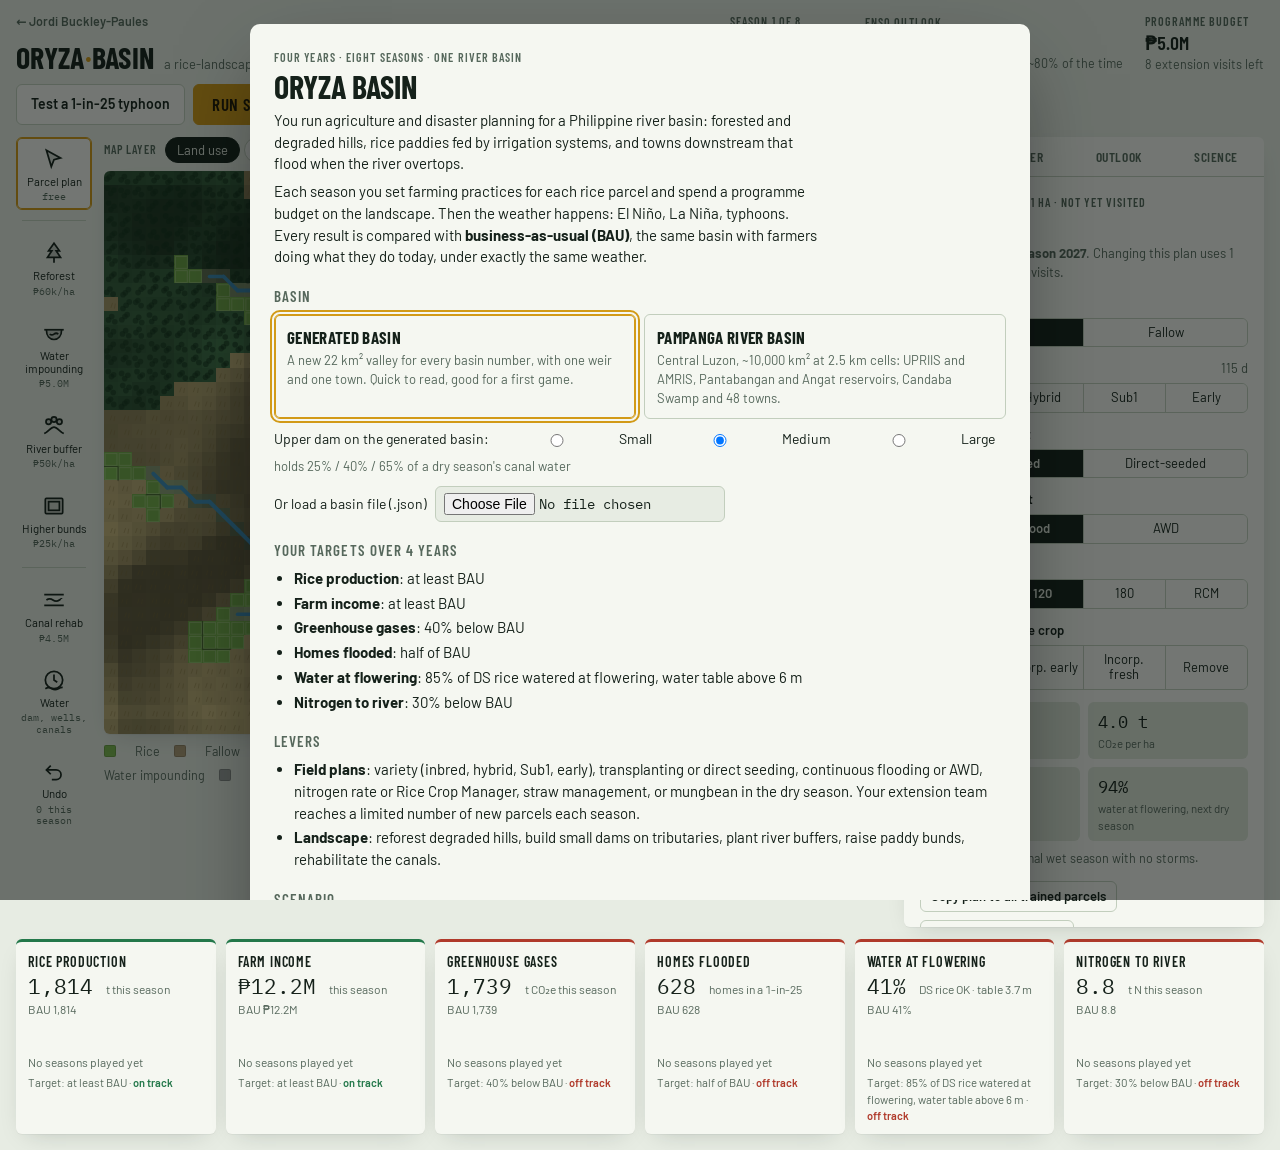
==== game/index.html @ 8ebb5842 "Publish personal website and Oryza Basin game" ====
<!doctype html>
<html lang="en-GB">
<head>
<meta charset="utf-8">
<meta name="viewport" content="width=device-width, initial-scale=1, viewport-fit=cover">
<title>Oryza Basin · a rice, water and flood game</title>
<meta name="description" content="Oryza Basin: a browser game about rice, water, greenhouse gases and floods in a Philippine river basin. Plan four years of farming and landscape investments and test them against El Niño, La Niña and typhoons.">
<meta name="author" content="Jordi Buckley-Paules">
<link rel="canonical" href="https://jordbps.github.io/game/">
<meta name="color-scheme" content="light dark">
<link rel="icon" href="data:image/svg+xml,%3Csvg xmlns='http://www.w3.org/2000/svg' viewBox='0 0 64 64'%3E%3Crect width='64' height='64' rx='14' fill='%23D29A17'/%3E%3Cpath d='M32 10c-9 13-14 21-14 28a14 14 0 0 0 28 0c0-7-5-15-14-28z' fill='%232A78A0'/%3E%3C/svg%3E">
<meta property="og:type" content="website">
<meta property="og:title" content="Oryza Basin · a rice, water and flood game">
<meta property="og:description" content="Oryza Basin: a browser game about rice, water, greenhouse gases and floods in a Philippine river basin. Plan four years of farming and landscape investments and test them against El Niño, La Niña and typhoons.">
<meta property="og:url" content="https://jordbps.github.io/game/">
<meta property="og:image" content="https://jordbps.github.io/game/og-game.jpg">
<meta property="og:image:width" content="1200">
<meta property="og:image:height" content="630">
<meta name="twitter:card" content="summary_large_image">
<meta name="twitter:image" content="https://jordbps.github.io/game/og-game.jpg">
<script>try{var t=localStorage.getItem('jbp.theme');if(t==='dark'||t==='light')document.documentElement.setAttribute('data-theme',t);}catch(e){}</script>
<link rel="preconnect" href="https://fonts.googleapis.com">
<link rel="preconnect" href="https://fonts.gstatic.com" crossorigin>
<link rel="stylesheet" href="https://fonts.googleapis.com/css2?family=Barlow+Condensed:wght@500;600;700&family=Barlow:ital,wght@0,400;0,500;0,600;1,400&family=IBM+Plex+Mono:wght@400;500&display=swap">
<style>
html{-webkit-text-size-adjust:100%;text-size-adjust:100%}
body{margin:0}
img{max-width:100%}
[hidden]:not([hidden=until-found i]){display:none!important}
/* Layout: a field-office console. Tool rail | basin map | season plan panel, with six target gauges along the bottom. */
:root {
  --bg: #E7ECE3;          /* dry-season paddy grey-green */
  --surface: #F5F7F1;
  --surface-2: #DCE4D6;
  --fg: #15211A;
  --muted: #56685C;
  --line: #C2CEBD;
  --accent: #D29A17;      /* palay gold */
  --accent-ink: #1E1503;
  --water: #2A78A0;
  --good: #23784A;
  --warn: #A86A12;
  --bad: #B03A2B;
  --bau: #8A968D;
  --shadow: 0 1px 0 rgba(21,33,26,.04), 0 8px 24px -12px rgba(21,33,26,.25);
  --font-display: "Barlow Condensed", "Arial Narrow", "Roboto Condensed", sans-serif;
  --font-body: "Barlow", "Segoe UI", system-ui, sans-serif;
  --font-data: "IBM Plex Mono", ui-monospace, "SFMono-Regular", Menlo, monospace;
  --r: 6px;
}
@media (prefers-color-scheme: dark) {
  :root:not([data-theme="light"]) {
    --bg: #0E1512; --surface: #151F1A; --surface-2: #1E2A24; --fg: #E3EBE3; --muted: #93A698; --line: #2B3A32;
    --accent: #E3B13E; --accent-ink: #1E1503; --water: #5CB2DA; --good: #5EC08A; --warn: #E2A94E; --bad: #EC7563; --bau: #77857B;
    --shadow: 0 1px 0 rgba(0,0,0,.2), 0 10px 30px -12px rgba(0,0,0,.6); color-scheme: dark;
  }
}
:root[data-theme="dark"] {
  --bg: #0E1512; --surface: #151F1A; --surface-2: #1E2A24; --fg: #E3EBE3; --muted: #93A698; --line: #2B3A32;
  --accent: #E3B13E; --accent-ink: #1E1503; --water: #5CB2DA; --good: #5EC08A; --warn: #E2A94E; --bad: #EC7563; --bau: #77857B;
  --shadow: 0 1px 0 rgba(0,0,0,.2), 0 10px 30px -12px rgba(0,0,0,.6); color-scheme: dark;
}
html, body { height: 100%; }
body { background: var(--bg); color: var(--fg); font-family: var(--font-body); font-size: 15px; line-height: 1.45; }
* { box-sizing: border-box; }
button { font: inherit; color: inherit; }
:focus-visible { outline: 2px solid var(--accent); outline-offset: 2px; }
.num { font-family: var(--font-data); font-variant-numeric: tabular-nums; }
.eyebrow { font-family: var(--font-display); font-weight: 600; font-size: 12px; letter-spacing: .09em; text-transform: uppercase; color: var(--muted); }

.app { display: flex; flex-direction: column; gap: 12px; min-height: 100%; padding-block: 12px 16px;
  padding-left: max(16px, env(safe-area-inset-left, 0px)); padding-right: max(16px, env(safe-area-inset-right, 0px)); max-width: 1640px; margin: 0 auto; }

/* header */
.top { display: flex; flex-wrap: wrap; align-items: center; gap: 10px 22px; }
.brand { display: flex; align-items: baseline; gap: 10px; margin-right: auto; min-width: 0; }
.brand h1 { font-family: var(--font-display); font-weight: 700; font-size: 30px; line-height: 1; letter-spacing: .01em; margin: 0; text-transform: uppercase; }
.brand h1 span { color: var(--accent); }
.brand { flex-wrap: wrap; }
.home-link { flex-basis: 100%; font-size: 12.5px; font-weight: 600; color: var(--muted); text-decoration: none; margin-bottom: 2px; }
.home-link:hover { color: var(--fg); text-decoration: underline; }
.brand .tag { color: var(--muted); font-size: 13px; }
.hstat { display: flex; flex-direction: column; gap: 1px; min-width: 0; }
.hstat b { font-family: var(--font-display); font-weight: 600; font-size: 19px; line-height: 1.15; }
.hstat .sub { font-size: 12.5px; color: var(--muted); }
.pill { align-self: flex-start; display: inline-flex; align-items: center; gap: 6px; font-size: 12px; font-weight: 600; padding: 2px 8px; border-radius: 99px; background: var(--surface-2); color: var(--fg); white-space: nowrap; }
.pill.nino { background: color-mix(in srgb, var(--warn) 22%, transparent); }
.pill.nina { background: color-mix(in srgb, var(--water) 22%, transparent); }
.actions { display: flex; gap: 8px; flex-wrap: wrap; }
.btn { border: 1px solid var(--line); background: var(--surface); padding: 8px 14px; border-radius: var(--r); cursor: pointer; font-weight: 600; font-size: 14px; display: inline-flex; align-items: center; gap: 8px; }
.btn:hover { border-color: var(--muted); }
.btn.primary { background: var(--accent); border-color: var(--accent); color: var(--accent-ink); font-family: var(--font-display); font-size: 17px; letter-spacing: .04em; text-transform: uppercase; padding: 7px 18px; }
.btn.primary:hover { filter: brightness(1.05); }
.btn[disabled] { opacity: .5; cursor: not-allowed; }
.btn.small { padding: 5px 10px; font-size: 13px; }

/* main grid */
.main { display: grid; grid-template-columns: 76px minmax(0, 1fr) 360px; gap: 12px; align-items: start; }
.rail { display: flex; flex-direction: column; gap: 6px; position: sticky; top: env(safe-area-inset-top, 0px); }
.tool { display: flex; flex-direction: column; align-items: center; gap: 3px; padding: 8px 4px 7px; border-radius: var(--r); border: 1px solid transparent; background: transparent; cursor: pointer; font-size: 11.5px; line-height: 1.15; text-align: center; color: var(--fg); }
.tool svg { width: 26px; height: 26px; }
.tool .cost { font-family: var(--font-data); font-size: 10px; color: var(--muted); }
.tool:hover { background: var(--surface); border-color: var(--line); }
.tool[aria-pressed="true"] { background: var(--surface); border-color: var(--accent); box-shadow: inset 0 0 0 1px var(--accent); }
.rail hr { border: 0; border-top: 1px solid var(--line); margin: 4px 6px; width: auto; }

.mapcol { display: flex; flex-direction: column; gap: 8px; min-width: 0; }
.overlays { display: flex; flex-wrap: wrap; gap: 4px; align-items: center; }
.overlays .eyebrow { margin-right: 4px; }
.chip { border: 1px solid var(--line); background: var(--surface); border-radius: 99px; padding: 3px 11px; font-size: 13px; cursor: pointer; }
.chip[aria-pressed="true"] { background: var(--fg); color: var(--bg); border-color: var(--fg); }
.mapwrap { position: relative; border-radius: var(--r); overflow: hidden; background: var(--surface-2); box-shadow: var(--shadow); touch-action: none; }
#map { display: block; max-width: 100%; height: auto; margin: 0 auto; cursor: crosshair; }
.tip { position: absolute; pointer-events: none; background: var(--surface); color: var(--fg); border: 1px solid var(--line); border-radius: var(--r); padding: 7px 9px; font-size: 12.5px; line-height: 1.35; max-width: 250px; box-shadow: var(--shadow); z-index: 3; }
.tip b { font-weight: 600; }
.tip .k { color: var(--muted); }
.mapcap { position: absolute; left: 10px; top: 10px; background: color-mix(in srgb, var(--surface) 92%, transparent); border: 1px solid var(--line); padding: 6px 10px; border-radius: var(--r); font-size: 13px; z-index: 2; max-width: calc(100% - 20px); }
.mapcap b { font-family: var(--font-display); font-size: 16px; letter-spacing: .02em; text-transform: uppercase; }
.legend { display: flex; flex-wrap: wrap; gap: 6px 14px; font-size: 12.5px; color: var(--muted); align-items: center; min-height: 22px; }
.legend .sw { display: inline-block; width: 12px; height: 12px; border-radius: 2px; vertical-align: -2px; margin-right: 5px; border: 1px solid rgba(0,0,0,.15); }
.legend .ramp { display: inline-block; width: 120px; height: 10px; border-radius: 2px; vertical-align: -1px; margin: 0 6px; }

/* side panel */
.panel { background: var(--surface); border-radius: var(--r); box-shadow: var(--shadow); min-width: 0; display: flex; flex-direction: column; max-height: calc(100vh - 110px); position: sticky; top: env(safe-area-inset-top, 0px); }
.tabs { display: flex; border-bottom: 1px solid var(--line); }
.tabs button { flex: 1 1 auto; background: none; border: 0; padding: 10px 3px 9px; cursor: pointer; font-family: var(--font-display); font-weight: 600; font-size: 13.5px; letter-spacing: .04em !important; letter-spacing: .05em; text-transform: uppercase; color: var(--muted); border-bottom: 2px solid transparent; margin-bottom: -1px; }
.tabs button[aria-selected="true"] { color: var(--fg); border-bottom-color: var(--accent); }
.tabbody { padding: 14px 16px 18px; overflow-y: auto; min-height: 0; }
.tabbody h2 { font-family: var(--font-display); font-weight: 700; font-size: 24px; line-height: 1.05; margin: 0; text-transform: uppercase; letter-spacing: .01em; text-wrap: balance; }
.tabbody h3 { font-family: var(--font-display); font-weight: 600; font-size: 15px; letter-spacing: .06em; text-transform: uppercase; margin: 18px 0 6px; color: var(--muted); }
.tabbody p { margin: 6px 0; }
.meta { color: var(--muted); font-size: 13px; }
.field { display: flex; flex-direction: column; gap: 5px; margin-top: 12px; }
.field > .lbl { display: flex; justify-content: space-between; gap: 8px; font-size: 13px; font-weight: 600; }
.field > .lbl i { font-style: normal; font-weight: 400; color: var(--muted); }
.seg { display: grid; grid-auto-flow: column; grid-auto-columns: 1fr; border: 1px solid var(--line); border-radius: var(--r); overflow: hidden; }
.seg button { border: 0; border-right: 1px solid var(--line); background: var(--surface); padding: 6px 4px; font-size: 13px; cursor: pointer; line-height: 1.2; }
.seg button:last-child { border-right: 0; }
.seg button[aria-pressed="true"] { background: var(--fg); color: var(--bg); font-weight: 600; }
.seg button[disabled] { color: var(--muted); cursor: not-allowed; background: var(--surface-2); }
.hint { font-size: 12.5px; color: var(--muted); }
.kv { display: grid; grid-template-columns: 1fr auto auto; gap: 4px 12px; font-size: 13.5px; align-items: baseline; }
.kv .h { font-family: var(--font-display); font-size: 12px; letter-spacing: .08em; text-transform: uppercase; color: var(--muted); text-align: right; }
.kv .h:first-child { text-align: left; }
.kv .v { font-family: var(--font-data); font-variant-numeric: tabular-nums; text-align: right; }
.kv .b { color: var(--muted); }
.parcel-stats { display: grid; grid-template-columns: repeat(2, minmax(0, 1fr)); gap: 8px; margin-top: 12px; }
.ps { background: var(--surface-2); border-radius: var(--r); padding: 8px 10px; }
.ps .v { font-family: var(--font-data); font-size: 17px; font-variant-numeric: tabular-nums; }
.ps .l { font-size: 11.5px; color: var(--muted); }
.row { display: flex; gap: 8px; flex-wrap: wrap; margin-top: 14px; }
.empty { border: 1px dashed var(--line); border-radius: var(--r); padding: 16px; color: var(--muted); font-size: 14px; }
.science p, .science li { font-size: 13.5px; }
.science ul { padding-left: 18px; margin: 6px 0; }
.science code { font-family: var(--font-data); font-size: 12px; background: var(--surface-2); padding: 1px 4px; border-radius: 3px; }
.science table { border-collapse: collapse; font-size: 12.5px; width: 100%; }
.science td, .science th { border-bottom: 1px solid var(--line); padding: 4px 4px; text-align: left; vertical-align: top; }
.science .tw { overflow-x: auto; }

/* target cards */
.cards { display: grid; grid-template-columns: repeat(6, minmax(0, 1fr)); gap: 10px; }
.card { background: var(--surface); border-radius: var(--r); padding: 10px 12px 10px; box-shadow: var(--shadow); display: flex; flex-direction: column; gap: 2px; min-width: 0; border-top: 3px solid var(--line); }
.card.ok { border-top-color: var(--good); }
.card.off { border-top-color: var(--bad); }
.card .top2 { display: flex; justify-content: space-between; align-items: baseline; gap: 6px; }
.card .t { font-family: var(--font-display); font-weight: 600; font-size: 14px; letter-spacing: .06em; text-transform: uppercase; white-space: nowrap; overflow: hidden; text-overflow: ellipsis; }
.card .st { font-size: 11px; font-weight: 600; white-space: nowrap; }
.card.ok .st { color: var(--good); }
.card.off .st { color: var(--bad); }
.card .big { font-family: var(--font-data); font-size: 21px; font-variant-numeric: tabular-nums; line-height: 1.2; }
.card .big small { font-size: 12px; color: var(--muted); font-family: var(--font-body); }
.card .cmp { font-size: 12px; color: var(--muted); }
.card .cmp b { font-weight: 600; }
.card .cmp .g { color: var(--good); } .card .cmp .r { color: var(--bad); }
.card svg { width: 100%; height: 30px; margin-top: 2px; }
.card .rule { font-size: 11.5px; color: var(--muted); }

/* modal */
.modal { position: fixed; inset: 0; background: rgba(8,14,11,.55); display: flex; align-items: flex-start; justify-content: center; padding: max(24px, env(safe-area-inset-top, 0px)) max(16px, env(safe-area-inset-right, 0px)) max(24px, env(safe-area-inset-bottom, 0px)) max(16px, env(safe-area-inset-left, 0px)); overflow-y: auto; z-index: 20; }
.sheet { background: var(--surface); color: var(--fg); border-radius: 10px; width: min(780px, 100%); padding: 22px 24px 20px; box-shadow: 0 30px 80px -20px rgba(0,0,0,.5); }
.sheet h2 { font-family: var(--font-display); font-weight: 700; font-size: 32px; line-height: 1; margin: 2px 0 8px; text-transform: uppercase; text-wrap: balance; }
.sheet h3 { font-family: var(--font-display); font-weight: 600; font-size: 15px; letter-spacing: .07em; text-transform: uppercase; color: var(--muted); margin: 18px 0 6px; }
.sheet p { margin: 6px 0; max-width: 68ch; }
.sheet ul { margin: 6px 0; padding-left: 20px; }
.sheet li { margin: 3px 0; }
.rtable { width: 100%; border-collapse: collapse; font-size: 14px; }
.rtable th { font-family: var(--font-display); font-weight: 600; font-size: 12.5px; letter-spacing: .07em; text-transform: uppercase; color: var(--muted); text-align: right; padding: 4px 6px; border-bottom: 1px solid var(--line); }
.rtable th:first-child, .rtable td:first-child { text-align: left; }
.rtable td { padding: 6px 6px; border-bottom: 1px solid var(--line); text-align: right; font-family: var(--font-data); font-variant-numeric: tabular-nums; }
.rtable td:first-child { font-family: var(--font-body); }
.rtable .g { color: var(--good); } .rtable .r { color: var(--bad); }
.tw { overflow-x: auto; }
.scen { display: grid; grid-template-columns: repeat(3, minmax(0, 1fr)); gap: 8px; }
.scen label { border: 1px solid var(--line); border-radius: var(--r); padding: 10px 12px; cursor: pointer; display: flex; flex-direction: column; gap: 2px; font-size: 13px; color: var(--muted); }
.scen label b { color: var(--fg); font-family: var(--font-display); font-size: 17px; letter-spacing: .02em; text-transform: uppercase; }
.scen input { position: absolute; opacity: 0; pointer-events: none; }
.scen label:has(input:checked) { border-color: var(--accent); box-shadow: inset 0 0 0 1px var(--accent); }
.scen label:has(input:focus-visible) { outline: 2px solid var(--accent); outline-offset: 2px; }
.seedrow { display: flex; gap: 8px; align-items: center; flex-wrap: wrap; margin-top: 10px; font-size: 14px; }
.seedrow input { font-family: var(--font-data); font-size: 14px; width: 110px; padding: 6px 8px; border: 1px solid var(--line); border-radius: var(--r); background: var(--bg); color: var(--fg); }
.sheet .foot { display: flex; justify-content: flex-end; gap: 8px; margin-top: 18px; flex-wrap: wrap; }
.stars { font-size: 30px; letter-spacing: 4px; color: var(--accent); line-height: 1; }
.stars .off { color: var(--line); }
.multiples { display: grid; grid-template-columns: repeat(3, minmax(0, 1fr)); gap: 12px; }
.multiples figure { margin: 0; }
.multiples figcaption { font-size: 12.5px; font-weight: 600; }
.multiples svg { width: 100%; height: auto; display: block; }
.toast { position: fixed; left: 50%; bottom: max(20px, env(safe-area-inset-bottom, 0px)); transform: translateX(-50%); background: var(--fg); color: var(--bg); padding: 9px 14px; border-radius: var(--r); font-size: 14px; z-index: 30; max-width: calc(100% - 32px); box-shadow: var(--shadow); }
.key { display: inline-block; width: 18px; height: 3px; vertical-align: middle; margin-right: 5px; border-radius: 2px; }

@media (max-width: 1240px) {
  .main { grid-template-columns: 70px minmax(0, 1fr) 320px; }
  .cards { grid-template-columns: repeat(3, minmax(0, 1fr)); }
}
@media (max-width: 960px) {
  .main { grid-template-columns: minmax(0, 1fr); }
  .rail { flex-direction: row; position: static; overflow-x: auto; padding-bottom: 2px; }
  .rail hr { border-top: 0; border-left: 1px solid var(--line); margin: 4px 2px; }
  .tool { min-width: 68px; }
  .panel { max-height: none; position: static; }
  .cards { grid-template-columns: repeat(2, minmax(0, 1fr)); }
  .multiples { grid-template-columns: repeat(2, minmax(0, 1fr)); }
  .scen { grid-template-columns: minmax(0, 1fr); }
}
@media (max-width: 520px) {
  .card .t { white-space: normal; }
  .brand h1 { font-size: 26px; }
  .brand .tag { display: none; }
  .sheet { padding: 18px 16px; }
  .sheet h2 { font-size: 26px; }
}
@media (prefers-reduced-motion: reduce) { * { transition: none !important; animation: none !important; } }
/* canals */
.seg button small { font-family: var(--font-data); font-size: 10.5px; opacity: .8; }
.pill.cc { background: color-mix(in srgb, var(--good) 22%, transparent); margin-top: 3px; }
.switch { display: flex; align-items: center; gap: 10px; font-weight: 600; cursor: pointer; margin-top: 4px; }
.switch input { appearance: none; -webkit-appearance: none; width: 40px; height: 22px; border-radius: 99px; background: var(--line); position: relative; cursor: pointer; flex: none; margin: 0; transition: background .15s; }
.switch input::after { content: ""; position: absolute; top: 3px; left: 3px; width: 16px; height: 16px; border-radius: 50%; background: var(--surface); transition: transform .15s; box-shadow: 0 1px 2px rgba(0,0,0,.3); }
.switch input:checked { background: var(--good); }
.switch input:checked::after { transform: translateX(18px); }
.hint a { color: inherit; font-weight: 600; }
/* class leaderboard */
.lb { width: 100%; border-collapse: collapse; font-size: 13px; }
.lb th { font-family: var(--font-display); font-weight: 600; font-size: 11.5px; letter-spacing: .07em; text-transform: uppercase; color: var(--muted); text-align: right; padding: 4px 4px; border-bottom: 1px solid var(--line); white-space: nowrap; }
.lb th:nth-child(-n+2), .lb td:nth-child(-n+2) { text-align: left; }
.lb td { padding: 6px 4px; border-bottom: 1px solid var(--line); text-align: right; font-family: var(--font-data); font-variant-numeric: tabular-nums; vertical-align: top; }
.lb td.who { font-family: var(--font-body); min-width: 0; }
.lb td.who small { display: block; color: var(--muted); font-size: 11.5px; }
.lb tr.me td { background: color-mix(in srgb, var(--accent) 14%, transparent); }
.lb .stars-s { color: var(--accent); letter-spacing: 1px; white-space: nowrap; }
.lb .g { color: var(--good); } .lb .r { color: var(--bad); }
.form { display: grid; grid-template-columns: minmax(0, 1fr) minmax(0, 1fr); gap: 8px; margin-top: 8px; }
.form label { display: flex; flex-direction: column; gap: 3px; font-size: 12.5px; font-weight: 600; }
.form input { font: inherit; font-weight: 400; font-size: 14px; padding: 6px 8px; border: 1px solid var(--line); border-radius: var(--r); background: var(--bg); color: var(--fg); min-width: 0; }
.submitbox { border: 1px solid var(--line); border-radius: var(--r); padding: 12px 14px; margin-top: 16px; background: var(--surface-2); }
.submitbox h3 { margin-top: 0 !important; }
.basinpick { display: grid; grid-template-columns: repeat(2, minmax(0, 1fr)); gap: 8px; }
.basinpick label { border: 1px solid var(--line); border-radius: var(--r); padding: 10px 12px; cursor: pointer; display: flex; flex-direction: column; gap: 2px; font-size: 13px; color: var(--muted); }
.basinpick label b { color: var(--fg); font-family: var(--font-display); font-size: 17px; letter-spacing: .02em; text-transform: uppercase; }
.basinpick input { position: absolute; opacity: 0; pointer-events: none; }
.basinpick label:has(input:checked) { border-color: var(--accent); box-shadow: inset 0 0 0 1px var(--accent); }
.basinpick label:has(input:focus-visible) { outline: 2px solid var(--accent); outline-offset: 2px; }
@media (max-width: 960px) { .basinpick, .form { grid-template-columns: minmax(0, 1fr); } }
</style>
</head>
<body>
<div class="app">
  <header class="top">
    <div class="brand"><a class="home-link" href="../" target="_top" title="Back to jordbps.github.io">← Jordi Buckley-Paules</a><h1>Oryza<span>·</span>Basin</h1><span class="tag" id="brandTag">a rice-landscape game built on an ORYZA-style emulator</span></div>
    <div class="hstat"><span class="eyebrow" id="hSeasonNum">Season 1 of 8</span><b id="hSeason">Wet season 2027</b><span class="sub" id="hSeasonSub">Habagat · Jun–Oct</span></div>
    <div class="hstat"><span class="eyebrow">ENSO outlook</span><span id="hEnso" class="pill">Neutral</span><span class="sub">PAGASA-style forecast, right ~80% of the time</span></div>
    <div class="hstat"><span class="eyebrow">Programme budget</span><b class="num" id="hBudget">₱5.0M</b><span class="sub" id="hVisits">8 extension visits left</span><span class="pill cc" id="hCredits" hidden></span></div>
    <div class="actions">
      <button class="btn" id="btnTest" type="button" title="Run a 1-in-25-year typhoon on your current basin without consequences">Test a 1-in-25 typhoon</button>
      <button class="btn primary" id="btnRun" type="button">Run season ▸</button>
    </div>
  </header>

  <main class="main">
    <nav class="rail" aria-label="Tools" id="rail">
      <button class="tool" data-tool="select" aria-pressed="true" type="button">
        <svg viewBox="0 0 24 24" fill="none" stroke="currentColor" stroke-width="1.6"><path d="M5 4l13 7-6 1.6L9.5 19z" fill="currentColor" fill-opacity=".15"/></svg>Parcel plan<span class="cost">free</span></button>
      <hr>
      <button class="tool" data-tool="reforest" aria-pressed="false" type="button">
        <svg viewBox="0 0 24 24" fill="none" stroke="currentColor" stroke-width="1.6"><path d="M12 3l5 7h-3l4 6H6l4-6H7z" fill="currentColor" fill-opacity=".18"/><path d="M12 16v5"/></svg>Reforest<span class="cost">₱60k/ha</span></button>
      <button class="tool" data-tool="pond" aria-pressed="false" type="button">
        <svg viewBox="0 0 24 24" fill="none" stroke="currentColor" stroke-width="1.6"><path d="M3 9h18"/><path d="M5 9c0 6 3 9 7 9s7-3 7-9" fill="currentColor" fill-opacity=".18"/><path d="M8 13c1.3 1 2.7 1 4 0s2.7-1 4 0"/></svg><span class="lbl">Water impounding</span><span class="cost">₱5M</span></button>
      <button class="tool" data-tool="buffer" aria-pressed="false" type="button">
        <svg viewBox="0 0 24 24" fill="none" stroke="currentColor" stroke-width="1.6"><path d="M3 19c4-2 6-6 9-6s5 4 9 6"/><circle cx="7" cy="8" r="2.4" fill="currentColor" fill-opacity=".18"/><circle cx="12" cy="6" r="2.4" fill="currentColor" fill-opacity=".18"/><circle cx="17" cy="8" r="2.4" fill="currentColor" fill-opacity=".18"/></svg>River buffer<span class="cost">₱50k/ha</span></button>
      <button class="tool" data-tool="bund" aria-pressed="false" type="button">
        <svg viewBox="0 0 24 24" fill="none" stroke="currentColor" stroke-width="1.6"><rect x="4" y="5" width="16" height="14" rx="1" fill="currentColor" fill-opacity=".12"/><rect x="7" y="8" width="10" height="8"/></svg>Higher bunds<span class="cost">₱25k/ha</span></button>
      <hr>
      <button class="tool" data-act="canal" type="button" id="btnCanal">
        <svg viewBox="0 0 24 24" fill="none" stroke="currentColor" stroke-width="1.6"><path d="M3 7h18M3 17h18"/><path d="M5 12c2-1.5 4-1.5 6 0s4 1.5 6 0 2-1 2-1"/></svg>Canal rehab<span class="cost">₱4.5M</span></button>
      <button class="tool" data-act="schedule" type="button" id="btnSchedule">
        <svg viewBox="0 0 24 24" fill="none" stroke="currentColor" stroke-width="1.6"><circle cx="12" cy="12" r="8"/><path d="M12 7v5l3 2"/><path d="M4 20c2-1.2 4-1.2 6 0s4 1.2 6 0 4-1.2 4-1.2"/></svg>Water<span class="cost">dam, wells, canals</span></button>
      <button class="tool" data-act="undo" type="button" id="btnUndo">
        <svg viewBox="0 0 24 24" fill="none" stroke="currentColor" stroke-width="1.6"><path d="M9 7L5 11l4 4"/><path d="M5 11h9a4.5 4.5 0 010 9h-4"/></svg>Undo<span class="cost" id="undoCount">0 this season</span></button>
    </nav>

    <section class="mapcol">
      <div class="overlays" id="overlays" role="group" aria-label="Map layer">
        <span class="eyebrow">Map layer</span>
        <button class="chip" data-ov="land" aria-pressed="true" type="button">Land use</button>
        <button class="chip" data-ov="plan" aria-pressed="false" type="button">Field plans</button>
        <button class="chip" data-ov="flood" aria-pressed="false" type="button">Flood risk</button>
        <button class="chip" data-ov="ghg" aria-pressed="false" type="button">Emissions</button>
        <button class="chip" data-ov="water" aria-pressed="false" type="button">Flowering water</button>
        <button class="chip" data-ov="yield" aria-pressed="false" type="button">Last yield</button>
        <button class="chip" data-ov="soil" aria-pressed="false" type="button">Erosion</button>
      </div>
      <div class="mapwrap" id="mapwrap">
        <canvas id="map" width="1120" height="800" aria-label="Map of the river basin"></canvas>
        <div class="tip" id="tip" hidden></div>
        <div class="mapcap" id="mapcap" hidden></div>
      </div>
      <div class="legend" id="legend"></div>
    </section>

    <aside class="panel">
      <div class="tabs" role="tablist">
        <button role="tab" aria-selected="true" data-tab="plan" type="button">Plan</button>
        <button role="tab" aria-selected="false" data-tab="canals" type="button">Water</button>
        <button role="tab" aria-selected="false" data-tab="outlook" type="button">Outlook</button>
        <button role="tab" aria-selected="false" data-tab="science" type="button">Science</button>
      </div>
      <div class="tabbody" id="tab-plan"></div>
      <div class="tabbody" id="tab-canals" hidden></div>
      <div class="tabbody" id="tab-outlook" hidden></div>
      <div class="tabbody" id="tab-class" hidden></div>
      <div class="tabbody science" id="tab-science" hidden></div>
    </aside>
  </main>

  <section class="cards" id="cards" aria-label="Targets"></section>
</div>

<div class="modal" id="modal" hidden><div class="sheet" role="dialog" aria-modal="true" id="sheet"></div></div>
<div class="toast" id="toast" hidden></div>
<script>
const PAMPANGA = {"id":"pampanga","name":"Pampanga River Basin","region":"Central Luzon","W":43,"H":57,"cellKm":2.5,"bbox":[120.45,14.74,121.45,16.02],"outlet":2289,"elev":[457.1,457.8,421.7,356.6,253.7,154.0,78.4,58.0,58.8,59.9,61.4,63.8,67.1,69.9,74.0,79.1,84.6,98.0,204.5,393.3,600.2,784.4,935.2,1018.1,1066.0,1244.5,1339.3,1368.7,1315.1,1269.0,1219.2,1310.5,1375.1,1427.3,1658.2,1974.8,2347.1,2491.8,2613.8,2635.8,2620.9,2450.9,2199.6,468.3,478.8,437.0,360.2,247.1,149.6,78.1,57.2,58.1,59.5,61.2,63.4,65.9,69.5,73.7,78.5,83.8,96.9,200.0,369.1,552.2,727.8,868.4,958.0,1017.1,310.6,1277.0,1254.1,1238.3,1209.4,1161.6,1209.0,1259.8,1330.0,1601.0,1870.6,2058.2,2276.5,2422.5,2440.2,2450.5,2367.4,2219.4,500.3,502.0,447.4,361.8,240.9,143.1,75.9,56.0,57.3,59.1,60.7,62.7,64.9,68.6,72.9,77.4,82.7,94.5,181.5,323.5,472.1,609.2,733.4,838.3,936.3,291.8,287.1,1075.7,1067.2,1055.2,1033.3,1061.3,1105.7,1188.1,1412.2,1616.7,1726.0,1951.4,2103.9,2150.2,2179.9,2227.3,2230.1,543.9,518.7,449.5,360.4,236.1,138.5,74.1,54.8,56.3,58.5,59.8,61.8,64.2,67.7,71.7,76.0,81.0,90.7,150.1,255.3,361.0,440.5,531.2,636.7,779.6,921.4,268.2,828.3,811.1,809.6,822.9,849.9,922.2,1049.7,1187.1,1332.1,1432.1,1643.0,1811.9,1926.9,1877.6,1998.1,2191.7,547.2,526.0,450.0,347.7,235.6,137.2,71.3,53.9,55.4,56.9,58.7,60.8,63.2,66.3,69.8,73.6,78.0,85.7,125.2,187.9,254.9,322.1,373.0,447.9,573.2,670.3,249.4,578.8,548.7,540.7,550.9,583.4,669.4,788.2,963.5,1135.9,1319.9,1452.4,1584.8,1709.4,1786.8,1881.8,1943.5,552.2,526.3,446.8,342.0,233.8,136.4,70.1,53.3,54.7,55.9,57.9,60.0,62.3,64.8,67.7,71.1,75.2,81.3,101.7,130.8,163.0,197.3,223.5,276.6,375.4,428.3,244.7,231.2,314.6,310.3,324.1,360.6,465.8,607.4,801.1,986.3,1181.3,1292.7,1401.0,1523.8,1623.2,1654.4,1621.2,559.4,516.4,435.8,339.9,230.1,134.8,69.7,52.6,54.0,55.2,57.1,59.1,61.2,62.9,65.3,68.8,72.7,77.7,85.3,93.6,102.8,112.4,122.9,162.6,239.9,260.4,245.9,186.3,178.4,181.1,187.2,218.1,329.4,493.0,689.7,878.2,1041.5,1161.6,1267.6,1395.1,1499.8,1483.1,1358.5,557.3,537.9,456.3,336.2,233.5,137.8,70.8,51.6,52.8,54.4,55.8,57.7,60.1,62.0,64.2,66.8,70.0,74.1,78.9,83.9,89.2,94.6,98.8,131.7,194.2,197.1,187.5,187.5,162.5,162.5,162.5,182.0,288.5,473.7,678.3,876.3,1057.7,1174.3,1259.9,1314.8,1418.2,1476.3,1507.7,537.4,534.1,466.3,348.6,240.1,139.8,70.7,50.9,51.9,53.5,54.8,56.8,59.0,60.8,62.7,64.9,67.5,73.1,75.2,80.2,85.9,91.6,94.7,123.6,177.3,172.9,140.5,162.5,162.5,162.5,162.5,182.0,279.4,473.9,688.6,878.6,1033.3,1175.6,1274.3,1315.6,1430.0,1539.6,1601.8,496.4,503.9,458.1,368.2,245.3,139.2,69.0,50.4,51.4,52.8,54.3,56.2,57.8,59.3,61.0,63.1,65.3,73.1,71.9,76.4,82.7,90.2,94.5,121.8,173.2,169.1,136.6,162.5,162.5,162.5,162.5,182.8,281.8,473.5,707.3,889.5,974.6,1195.4,1343.7,1419.8,1518.3,1595.0,1532.7,512.6,503.5,446.7,350.7,237.3,134.3,66.2,49.2,50.6,52.1,53.8,55.4,56.5,58.3,59.7,61.1,63.0,73.1,67.4,70.8,77.7,87.8,94.4,123.6,182.0,184.7,146.2,183.3,162.0,162.5,162.5,196.3,325.3,543.8,787.6,968.9,1049.7,1228.3,1359.1,1444.3,1504.9,1581.4,1570.4,518.1,504.9,440.0,338.9,229.4,129.6,64.2,48.2,50.0,51.9,53.7,55.2,55.9,57.5,58.6,59.4,60.9,68.6,72.0,64.1,72.0,80.9,89.8,123.5,196.7,217.1,177.5,163.2,132.0,163.2,161.8,239.1,402.2,640.0,882.2,1052.5,1146.3,1296.9,1418.3,1491.5,1518.3,1577.4,1573.6,516.1,513.6,446.5,338.6,226.5,127.9,63.7,47.3,49.3,54.8,57.2,57.2,57.2,57.2,57.7,58.0,59.4,60.0,65.3,58.3,65.3,71.7,81.2,117.6,205.8,252.1,225.4,115.8,169.1,169.7,199.1,312.4,497.0,737.2,955.8,1114.7,1269.8,1368.3,1457.6,1492.4,1499.8,1542.5,1524.6,531.5,491.4,419.4,330.3,217.3,123.9,62.2,46.3,48.4,54.8,53.6,56.0,57.7,58.7,58.7,58.2,58.4,58.5,59.5,56.2,59.5,65.7,74.1,103.6,181.2,240.9,105.4,107.5,207.0,201.8,239.8,362.9,540.1,736.5,908.3,1052.1,1247.9,1272.7,1340.1,1423.3,1452.6,1477.7,1419.7,516.7,471.2,394.9,309.1,209.2,123.0,61.5,45.5,47.2,54.8,57.9,56.5,59.5,61.6,61.0,58.8,57.6,57.3,57.9,56.7,58.2,62.6,68.5,86.6,132.2,177.8,97.1,191.6,187.3,180.3,233.2,359.7,527.9,697.1,851.9,970.6,1123.5,1144.2,1202.2,1285.6,1310.7,1320.7,1279.2,480.3,463.6,388.0,289.3,209.1,125.0,60.5,44.9,46.3,47.8,57.9,56.7,61.2,64.6,63.4,58.6,56.0,55.3,57.9,54.5,57.9,60.1,63.3,71.3,87.7,86.2,92.8,119.6,118.3,121.7,196.2,331.5,499.8,671.5,839.1,910.5,905.2,1022.3,1093.6,1125.1,1134.8,1174.7,1252.4,493.6,460.6,381.0,285.2,196.8,118.4,59.4,43.5,45.1,47.3,57.9,54.9,58.2,64.2,62.4,57.3,53.5,52.4,55.7,50.5,55.7,56.3,59.0,63.8,87.5,74.6,94.0,94.0,81.0,106.6,215.7,370.6,548.2,721.7,840.2,911.3,988.5,1038.1,1092.4,1172.2,1247.2,1281.5,1267.2,507.3,464.4,381.3,286.0,196.2,117.1,58.2,42.0,43.8,46.0,56.1,59.4,53.9,59.4,55.7,52.7,50.1,49.6,51.7,49.7,47.4,53.0,55.1,63.8,62.6,75.8,75.8,75.9,78.6,140.4,379.2,451.2,631.2,796.5,914.6,1015.6,1131.6,1152.8,1193.5,1285.8,1357.1,1384.3,1355.0,518.3,464.3,378.2,284.5,203.3,120.0,57.0,40.3,41.8,43.5,45.5,55.1,46.5,55.1,47.3,47.3,46.8,47.4,50.9,50.9,44.1,51.3,55.1,53.9,57.4,63.8,67.1,71.5,163.2,235.2,379.2,378.0,450.0,838.0,1003.0,1131.3,1228.3,1255.3,1294.4,1366.3,1351.4,1365.6,1388.2,493.4,478.6,394.5,281.7,195.0,115.5,56.3,38.9,40.1,41.4,42.7,47.7,42.1,41.5,42.7,42.5,43.1,44.5,47.1,49.9,39.4,49.4,55.1,49.9,58.6,58.6,69.4,81.6,163.2,162.0,234.0,330.0,778.4,929.5,1096.9,1181.9,1186.5,1225.8,1281.0,1341.5,1329.9,1309.2,1287.7,487.9,481.0,397.4,283.1,194.9,113.7,54.8,37.3,38.4,39.4,40.4,43.3,43.3,40.0,42.7,39.5,39.8,41.1,43.7,46.2,37.6,35.7,51.1,43.8,51.1,52.6,69.4,68.2,80.4,138.0,447.0,665.0,885.6,1052.9,1185.9,1220.7,1195.9,1215.3,1286.0,1357.5,1349.0,1267.7,1181.0,494.1,473.0,392.1,291.4,206.0,118.2,54.0,36.0,36.9,37.9,38.4,38.9,41.2,35.5,41.2,37.5,37.1,37.8,39.7,40.6,40.6,31.6,35.6,40.5,40.7,41.8,51.4,64.3,189.0,338.8,498.9,764.7,1026.0,1199.3,1240.1,1244.7,1289.1,1218.3,1272.5,1366.1,1426.7,1318.1,1147.8,514.6,488.4,403.1,295.0,207.3,119.8,54.5,35.0,35.5,36.0,36.2,36.5,37.2,32.2,36.7,34.5,34.9,35.5,36.7,36.9,36.1,30.7,29.4,32.0,36.3,52.6,65.5,105.7,235.7,407.5,596.2,833.7,1072.0,1225.6,1332.0,1336.3,1334.2,1286.4,1359.2,1456.4,1421.7,1331.1,1253.0,524.6,493.3,410.2,307.3,215.5,124.4,55.3,34.0,34.1,34.2,34.1,33.9,33.7,33.4,28.9,31.2,33.6,34.5,34.6,34.1,33.1,28.0,28.7,37.5,37.7,41.6,56.0,134.9,282.3,469.2,667.5,883.3,1107.1,1270.1,1374.0,1330.0,1271.0,1283.3,1394.3,1484.6,1456.5,1431.8,1428.3,522.6,481.0,407.0,327.1,226.9,129.3,55.4,32.9,32.6,32.6,32.4,31.9,31.0,30.1,24.8,30.1,30.4,32.1,31.8,31.1,30.5,26.3,32.0,34.2,37.5,40.0,73.8,175.8,337.9,530.2,709.4,907.1,1135.0,1362.2,1407.6,1285.6,1123.2,1253.5,1399.0,1439.1,1470.9,1509.5,1568.3,504.9,477.2,412.6,331.8,221.5,121.9,51.2,31.5,31.5,30.8,30.5,29.9,29.1,26.7,22.8,26.0,28.2,29.7,29.6,29.3,27.8,25.0,31.5,34.2,37.3,41.2,94.7,198.2,365.7,553.5,708.1,895.7,1122.5,1377.5,1362.9,1298.8,1288.9,1331.5,1435.6,1520.4,1531.7,1563.2,1620.6,494.1,477.7,425.0,341.9,222.5,117.7,48.3,29.8,29.9,29.4,29.1,28.7,28.2,26.8,21.5,21.1,27.6,28.2,28.1,28.0,23.4,24.0,30.5,34.0,37.7,41.9,90.5,184.1,339.7,515.7,656.8,406.8,425.5,500.0,1372.1,1415.5,1470.5,1448.9,1471.3,1528.5,1519.0,1542.9,1597.7,505.7,491.7,438.8,344.3,224.7,117.5,47.8,27.8,28.0,28.1,28.0,27.7,27.0,26.6,26.3,19.5,27.0,27.2,27.2,27.2,22.2,28.0,30.1,34.2,56.5,69.3,89.2,179.6,164.5,183.2,257.7,350.9,1074.4,1171.4,1432.9,1562.2,1570.5,1528.7,1500.9,1514.5,1468.5,1475.9,1522.7,482.2,471.0,422.5,336.9,216.7,112.6,45.1,26.5,26.8,27.1,26.7,26.3,25.8,25.4,25.0,17.4,24.8,25.0,25.1,25.2,20.7,28.7,36.0,44.7,58.4,55.3,68.1,79.1,108.6,459.7,599.8,830.7,1045.1,1168.3,1389.7,1477.0,1462.3,1479.8,1462.3,1429.7,1400.5,1412.1,1470.2,468.5,461.9,412.8,326.9,211.0,111.0,44.2,25.5,25.7,25.7,25.3,25.0,24.7,23.9,23.1,16.3,22.3,22.5,22.9,19.0,19.3,28.7,27.5,34.8,43.5,57.2,97.8,180.2,311.1,461.3,601.6,836.5,1061.6,1200.1,1364.8,1381.6,1351.7,1398.6,1409.0,1389.7,1348.9,1336.5,1362.4,459.5,466.6,415.4,319.1,208.2,111.1,44.3,24.7,24.5,23.8,23.8,23.8,23.7,22.4,21.3,15.7,15.2,19.8,21.4,17.4,18.9,21.1,26.8,44.7,58.4,59.0,88.4,183.6,319.1,470.1,609.8,861.5,1096.0,1227.7,1321.6,1306.1,1327.9,1378.9,1421.7,1470.5,1396.0,1335.4,1270.1,477.8,461.8,407.9,314.3,207.9,111.8,44.4,23.8,23.4,22.5,22.7,22.5,22.2,21.2,20.4,19.6,14.4,18.3,20.1,16.0,22.3,28.0,28.0,32.1,39.3,45.8,73.8,169.3,295.2,452.2,636.3,829.2,1050.0,1281.7,1324.5,1306.3,1314.5,1368.5,1413.9,1442.3,1389.8,1336.2,1299.8,467.1,453.4,407.1,314.3,210.4,112.8,43.7,22.6,22.2,21.3,21.5,21.4,21.3,20.5,20.0,19.5,13.3,18.7,14.3,19.9,21.3,22.4,25.3,30.1,35.1,38.3,62.1,145.5,266.5,435.0,640.9,803.9,983.6,1211.3,1267.6,1298.3,1322.0,1378.2,1443.8,1479.1,1416.8,1339.6,1301.8,448.4,453.3,413.0,314.4,215.6,114.3,42.2,20.9,20.4,20.1,22.1,31.3,40.6,31.8,22.0,19.8,12.7,13.0,14.0,20.2,21.6,23.3,26.1,29.3,31.9,34.1,54.8,121.9,247.9,427.8,631.0,793.9,944.7,1128.1,1238.8,1306.8,1329.7,1364.5,1436.7,1480.1,1391.4,1296.1,1256.9,421.5,429.3,391.4,302.1,194.1,100.2,37.3,19.0,18.9,20.3,39.0,131.6,224.4,140.3,41.6,19.5,11.3,12.0,18.0,20.7,22.3,23.6,26.1,28.6,31.7,36.0,58.3,137.8,272.2,442.5,616.1,738.3,854.2,1007.3,1170.3,1259.1,1249.0,1319.8,1385.4,1385.2,1412.1,1346.6,1276.5,411.5,417.9,373.5,284.3,178.3,90.3,33.6,17.4,17.5,21.9,89.8,422.3,756.0,454.9,101.0,10.0,10.3,18.0,19.2,21.0,22.4,23.8,26.2,28.3,38.6,65.6,108.9,210.4,355.0,498.0,626.5,759.9,875.0,1003.9,1163.9,1300.2,1332.1,1369.0,1425.3,1461.0,1493.3,1425.0,1360.3,409.3,418.2,367.9,271.5,174.5,88.3,32.3,16.4,16.3,21.8,111.5,550.2,990.4,592.9,126.2,8.9,16.8,17.9,19.3,20.1,21.7,24.1,27.0,28.6,48.9,109.8,189.8,317.2,468.7,576.8,645.6,884.1,1045.2,1143.0,1195.8,1364.2,1525.2,1426.5,1493.5,1710.2,1619.6,1524.4,1528.0,439.0,413.7,359.7,275.4,181.6,93.1,33.6,16.7,15.9,17.9,61.3,274.2,487.7,294.4,7.8,8.7,14.5,15.2,16.5,18.5,21.6,25.7,28.5,29.0,58.3,141.6,246.1,396.3,537.8,634.4,709.6,897.3,1027.2,1112.6,1278.1,1450.9,1525.2,1481.3,1543.4,1702.2,1718.5,1676.3,1624.6,449.0,429.1,379.9,296.7,199.5,104.4,37.5,17.3,15.7,15.1,22.5,60.1,97.8,63.1,6.8,13.2,12.1,11.5,11.5,15.1,20.8,26.8,30.2,29.3,60.2,145.2,249.8,391.9,522.3,629.8,736.1,901.8,1032.0,1140.5,1298.4,1422.7,1459.7,1460.5,1503.8,1594.5,1716.3,1797.5,1778.9,421.4,250.0,413.6,325.0,220.8,117.6,42.5,17.7,15.3,14.4,14.0,15.7,17.7,15.5,6.0,11.2,4.0,4.0,4.0,4.0,20.1,25.9,28.4,28.3,59.3,136.8,229.3,345.9,465.7,587.9,748.3,905.4,1055.5,1217.5,1270.6,1358.2,1445.8,1530.8,1557.5,1537.4,1728.7,1887.4,1907.9,455.1,193.0,155.0,319.8,221.0,118.7,42.5,16.9,14.1,13.5,12.1,11.4,11.3,11.4,5.2,4.0,4.0,4.0,4.0,4.0,4.0,28.3,27.9,28.4,59.9,139.0,233.2,352.4,470.3,580.3,699.8,815.1,987.3,1268.9,1364.0,1470.7,1531.0,1543.0,1599.0,1721.2,1811.1,1923.7,1924.8,454.2,426.5,117.0,79.0,224.7,121.1,42.6,15.9,12.9,12.2,11.3,10.9,10.7,10.3,4.5,4.0,5.7,4.0,4.0,4.0,4.0,34.4,29.6,29.8,64.0,147.8,239.8,342.9,442.8,537.3,647.6,753.0,948.2,1292.2,1402.1,1525.0,1592.5,1591.8,1665.5,1818.0,1873.1,1981.2,2019.5,425.7,433.7,399.5,51.0,42.0,118.9,41.6,14.5,11.6,10.2,10.8,11.6,10.6,8.9,3.8,4.0,4.0,3.9,4.0,4.0,4.0,29.5,28.9,31.6,69.9,161.2,250.5,321.7,386.7,464.7,599.1,711.1,921.9,1294.4,1377.7,1505.3,1609.2,1626.6,1688.7,1771.2,1839.2,1995.8,2166.9,407.1,420.6,376.1,292.2,28.5,24.0,35.7,12.5,9.4,9.1,9.4,9.5,8.6,7.2,3.5,4.0,4.0,4.0,4.0,4.0,4.0,23.5,27.3,32.7,75.0,183.7,289.1,358.7,408.0,476.0,616.2,782.4,1013.5,1292.0,1404.0,1518.2,1581.5,1628.5,1686.6,1723.0,1827.1,1939.0,2039.0,312.4,317.3,276.5,205.6,140.2,12.6,11.3,12.5,7.2,7.6,7.4,6.8,7.1,6.2,3.1,7.2,4.0,4.0,4.0,4.0,15.8,23.3,26.2,32.0,75.8,184.9,284.4,349.2,394.3,453.6,584.5,778.0,1057.7,1351.0,1495.2,1590.3,1620.9,1653.9,501.3,600.0,1762.0,1755.3,1766.1,179.6,173.4,147.7,109.8,79.4,43.1,6.4,5.2,6.4,5.1,4.3,4.6,6.5,5.6,2.7,7.4,8.8,10.4,12.3,14.5,18.4,24.0,25.2,30.9,63.2,127.8,184.5,231.8,285.5,350.9,466.1,643.8,935.9,1278.9,1495.5,1608.0,1630.6,378.0,1625.8,1682.4,1597.2,1487.6,1417.1,59.2,58.5,50.5,37.7,25.3,14.0,7.6,3.1,6.4,3.5,4.0,5.4,5.5,2.1,2.4,8.1,9.8,12.4,15.4,19.2,22.4,25.6,26.5,32.7,46.3,68.4,89.0,118.4,186.8,271.2,387.8,561.6,847.7,1209.7,1364.0,227.9,279.3,1451.6,1429.2,1375.0,1366.9,1300.5,1253.5,15.4,14.5,12.8,10.3,7.2,4.3,4.3,1.3,2.3,4.2,4.8,5.0,4.4,1.7,6.2,8.3,9.9,12.4,11.2,14.2,18.0,21.2,24.4,35.6,41.3,51.2,51.2,79.1,160.1,258.0,377.5,568.9,112.2,112.2,215.0,225.7,1375.4,1345.0,1312.9,1234.5,1244.3,1203.8,1169.0,14.4,12.9,11.1,9.2,6.9,4.3,2.5,3.5,1.4,4.7,4.0,3.0,1.2,1.3,1.8,3.0,4.7,6.8,10.5,19.2,22.4,25.6,30.5,29.3,33.6,38.9,50.0,83.6,173.2,279.0,128.0,144.0,112.2,112.2,1367.6,1387.8,1232.8,1249.2,1248.0,1216.8,1204.3,1160.8,1116.5,13.6,11.9,10.2,8.8,6.6,4.6,3.5,3.4,1.1,1.0,2.5,0.8,0.9,3.7,5.5,7.7,8.0,11.7,11.7,13.6,17.4,22.6,30.5,37.5,45.7,58.2,55.1,60.0,74.2,95.0,111.7,586.7,826.3,1058.5,1264.4,1334.8,1332.3,1263.4,1247.4,1248.4,1218.0,1183.4,1182.7,12.6,11.0,9.4,8.1,6.3,4.9,4.2,3.9,3.9,0.7,2.3,0.5,3.0,4.4,6.0,7.6,8.5,8.7,9.7,12.9,16.8,21.8,27.9,35.1,42.5,56.3,61.2,88.6,188.7,316.1,451.2,615.2,802.8,1012.1,1170.0,1268.8,1330.1,1273.4,1276.8,1295.4,1270.2,1246.0,1263.0,11.5,10.6,9.1,7.7,6.4,5.3,4.1,3.0,2.4,0.5,0.4,0.3,2.0,4.1,6.2,7.5,8.8,9.2,10.0,13.0,16.5,20.5,25.8,31.4,36.5,40.8,42.6,91.3,187.1,324.0,540.2,701.5,869.2,1079.3,1128.7,1184.8,1229.2,1281.8,1329.8,1334.6,1320.8,1310.6,1334.7,11.6,10.9,9.6,8.2,6.5,5.1,3.7,2.4,1.7,1.7,0.2,0.3,1.5,3.9,6.3,7.8,8.9,9.6,10.6,13.2,16.2,19.6,24.0,28.4,32.1,35.5,38.0,90.4,196.4,342.2,534.8,710.8,854.3,992.1,1128.1,1205.3,1196.0,1199.2,1247.3,1286.3,1337.8,1337.4,1291.7,11.8,11.0,10.0,8.6,6.9,5.3,3.8,2.2,0.2,1.4,0.0,2.0,2.5,4.3,6.5,8.0,9.2,10.3,11.5,13.7,16.3,19.2,22.7,26.0,28.8,31.7,35.0,92.2,207.1,363.8,559.5,734.1,849.0,942.6,1090.7,1196.7,1199.9,1205.2,1252.6,1293.2,1383.1,1408.3,1370.9,12.2,11.0,9.9,8.7,7.1,5.6,4.4,2.7,1.2,1.2,1.2,1.2,3.3,4.6,6.3,8.0,9.7,11.1,12.8,14.4,16.6,19.4,21.5,23.9,26.1,28.9,33.2,96.1,218.4,386.6,604.5,767.6,867.3,956.6,1044.6,1155.8,1213.2,1279.6,1330.5,1326.1,1427.7,1489.9,1535.1,11.7,10.9,9.9,8.6,7.6,6.3,4.6,3.5,2.4,1.2,0.1,1.2,3.9,5.3,7.1,9.1,10.4,11.5,12.5,14.7,16.6,18.4,20.7,22.7,24.3,26.3,31.3,96.0,227.2,391.9,551.2,725.3,858.2,980.9,1119.0,1186.0,1143.1,1227.6,1276.5,1277.7,1342.9,1414.9,1482.3,11.3,10.7,9.7,8.6,7.7,6.7,5.3,4.6,4.0,3.3,2.8,3.6,5.6,6.7,8.1,10.1,11.1,12.2,13.3,15.2,16.9,18.4,20.2,21.8,23.1,24.9,30.6,97.4,227.3,380.4,517.1,722.4,918.7,1068.3,1186.6,1175.4,1080.1,1159.3,1184.5,1182.7,1213.9,1313.4,1418.4],"lc":"[base64]","towns":[{"name":"Cabanatuan","x":22,"y":24,"hh":11400,"pop":76000},{"name":"Gapan","x":21,"y":31,"hh":9800,"pop":28000},{"name":"San Jose","x":23,"y":10,"hh":5200,"pop":35000},{"name":"Muñoz","x":18,"y":12,"hh":2800,"pop":19000},{"name":"Talavera","x":19,"y":18,"hh":4400,"pop":29000},{"name":"Guimba","x":13,"y":15,"hh":4000,"pop":27000},{"name":"Licab","x":12,"y":20,"hh":900,"pop":6000},{"name":"Zaragoza","x":13,"y":24,"hh":2100,"pop":6000},{"name":"Aliaga","x":16,"y":22,"hh":2200,"pop":15000},{"name":"Santa Rosa","x":20,"y":25,"hh":6000,"pop":17000},{"name":"Laur","x":30,"y":18,"hh":1400,"pop":9000},{"name":"Bongabon","x":29,"y":17,"hh":2200,"pop":15000},{"name":"Rizal","x":28,"y":13,"hh":2200,"pop":15000},{"name":"Carranglan","x":25,"y":3,"hh":1500,"pop":10000},{"name":"Peñaranda","x":22,"y":28,"hh":1000,"pop":7000},{"name":"Gen. Tinio","x":24,"y":28,"hh":1800,"pop":12000},{"name":"San Leonardo","x":21,"y":28,"hh":5600,"pop":16000},{"name":"Jaen","x":18,"y":29,"hh":5600,"pop":16000},{"name":"San Isidro","x":18,"y":30,"hh":4200,"pop":12000},{"name":"Cabiao","x":17,"y":35,"hh":6600,"pop":19000},{"name":"San Antonio","x":17,"y":31,"hh":7000,"pop":20000},{"name":"Arayat","x":13,"y":38,"hh":11600,"pop":33000},{"name":"Candaba","x":16,"y":41,"hh":16200,"pop":27000},{"name":"San Luis","x":13,"y":42,"hh":8400,"pop":14000},{"name":"Mexico","x":11,"y":42,"hh":14000,"pop":40000},{"name":"San Fernando","x":10,"y":43,"hh":49200,"pop":82000},{"name":"San Simon","x":13,"y":44,"hh":8400,"pop":14000},{"name":"Apalit","x":12,"y":46,"hh":16200,"pop":27000},{"name":"Minalin","x":9,"y":46,"hh":6600,"pop":11000},{"name":"Santo Tomas","x":11,"y":45,"hh":6000,"pop":10000},{"name":"Macabebe","x":10,"y":48,"hh":10800,"pop":18000},{"name":"Masantol","x":10,"y":48,"hh":7800,"pop":13000},{"name":"Guagua","x":6,"y":46,"hh":16200,"pop":27000},{"name":"Sasmuan","x":6,"y":46,"hh":4200,"pop":7000},{"name":"Lubao","x":6,"y":47,"hh":24000,"pop":40000},{"name":"Porac","x":2,"y":42,"hh":5000,"pop":33000},{"name":"Calumpit","x":12,"y":47,"hh":16200,"pop":27000},{"name":"Hagonoy","x":12,"y":52,"hh":18000,"pop":30000},{"name":"Pulilan","x":17,"y":49,"hh":15000,"pop":25000},{"name":"Plaridel","x":17,"y":50,"hh":9100,"pop":26000},{"name":"Baliuag","x":18,"y":46,"hh":13600,"pop":39000},{"name":"Bustos","x":20,"y":46,"hh":6300,"pop":18000},{"name":"San Rafael","x":22,"y":45,"hh":8400,"pop":24000},{"name":"Angat","x":23,"y":47,"hh":2200,"pop":15000},{"name":"Norzagaray","x":25,"y":49,"hh":4600,"pop":31000},{"name":"San Miguel","x":22,"y":38,"hh":6000,"pop":40000},{"name":"San Ildefonso","x":21,"y":41,"hh":4000,"pop":27000},{"name":"Doña Remedios Trinidad","x":26,"y":44,"hh":900,"pop":6000}],"reservoirs":[{"name":"Pantabangan Reservoir","cells":[329,330,331,371,372,373,374,414,415,416,417,458,459,460],"floodM3":300000000.0},{"name":"Angat Reservoir","cells":[2053,2054,2096,2097,2137],"floodM3":150000000.0,"manila":true}],"systems":[{"name":"UPRIIS","full":"Upper Pampanga River Integrated Irrigation System","weir":[26,14],"source":"Pantabangan Reservoir","poly":[[120.68,15.86],[120.95,15.92],[121.08,15.72],[121.05,15.45],[120.96,15.3],[120.82,15.33],[120.68,15.55]]},{"name":"AMRIS","full":"Angat-Maasim River Irrigation System","weir":[20,47],"source":"Angat Reservoir via Bustos Dam","poly":[[120.74,14.84],[120.95,14.86],[121.02,15.0],[120.95,15.12],[120.82,15.05],[120.76,14.95]]}],"labels":[{"t":"SIERRA MADRE","lon":121.3,"lat":15.45,"k":"range","x":36,"y":25},{"t":"CARABALLO","lon":121.02,"lat":16.0,"k":"range","x":24,"y":0},{"t":"Mt Arayat","lon":120.742,"lat":15.2,"k":"peak","x":12,"y":36},{"t":"Candaba Swamp","lon":120.87,"lat":15.07,"k":"area","x":18,"y":42},{"t":"MANILA BAY","lon":120.6,"lat":14.765,"k":"sea","x":6,"y":55},{"t":"Pantabangan Res.","lon":121.135,"lat":15.84,"k":"res","x":29,"y":7},{"t":"Angat Res.","lon":121.22,"lat":14.955,"k":"res","x":33,"y":47},{"t":"Cabanatuan","x":22,"y":24,"k":"town"},{"t":"Gapan","x":21,"y":31,"k":"town"},{"t":"San Jose","x":23,"y":10,"k":"town"},{"t":"Talavera","x":19,"y":18,"k":"town"},{"t":"Guimba","x":13,"y":15,"k":"town"},{"t":"Arayat","x":13,"y":38,"k":"town"},{"t":"San Fernando","x":10,"y":43,"k":"town"},{"t":"Calumpit","x":12,"y":47,"k":"town"},{"t":"Hagonoy","x":12,"y":52,"k":"town"},{"t":"Baliuag","x":18,"y":46,"k":"town"}],"places":[{"name":"Cabanatuan","x":22,"y":23},{"name":"Gapan","x":21,"y":31},{"name":"San Jose","x":23,"y":10},{"name":"Muñoz","x":19,"y":13},{"name":"Talavera","x":20,"y":19},{"name":"Guimba","x":13,"y":15},{"name":"Licab","x":13,"y":21},{"name":"Zaragoza","x":14,"y":25},{"name":"Aliaga","x":16,"y":22},{"name":"Santa Rosa","x":21,"y":26},{"name":"Laur","x":31,"y":19},{"name":"Bongabon","x":29,"y":17},{"name":"Rizal","x":28,"y":13},{"name":"Pantabangan","x":29,"y":9},{"name":"Carranglan","x":26,"y":2},{"name":"Peñaranda","x":23,"y":29},{"name":"Gen. Tinio","x":25,"y":29},{"name":"San Leonardo","x":22,"y":29},{"name":"Jaen","x":19,"y":30},{"name":"San Isidro","x":19,"y":31},{"name":"Cabiao","x":17,"y":34},{"name":"San Antonio","x":17,"y":31},{"name":"Arayat","x":13,"y":38},{"name":"Candaba","x":16,"y":41},{"name":"San Luis","x":14,"y":43},{"name":"Mexico","x":11,"y":42},{"name":"San Fernando","x":10,"y":43},{"name":"San Simon","x":14,"y":45},{"name":"Apalit","x":13,"y":47},{"name":"Minalin","x":9,"y":46},{"name":"Santo Tomas","x":11,"y":45},{"name":"Macabebe","x":11,"y":49},{"name":"Masantol","x":11,"y":49},{"name":"Guagua","x":7,"y":46},{"name":"Sasmuan","x":7,"y":47},{"name":"Lubao","x":6,"y":47},{"name":"Porac","x":3,"y":41},{"name":"Calumpit","x":13,"y":48},{"name":"Hagonoy","x":12,"y":52},{"name":"Pulilan","x":17,"y":49},{"name":"Plaridel","x":17,"y":50},{"name":"Baliuag","x":19,"y":47},{"name":"Bustos","x":20,"y":46},{"name":"San Rafael","x":22,"y":45},{"name":"Angat","x":24,"y":48},{"name":"Norzagaray","x":25,"y":49},{"name":"San Miguel","x":22,"y":38},{"name":"San Ildefonso","x":21,"y":41},{"name":"Doña Remedios Trinidad","x":26,"y":44}],"note":"Schematic grid sketched from known geography (no DEM). Elevations interpolated from municipal spot heights; rivers burned along real courses."};
// ================= Oryza Basin: landscape + crop/water/GHG emulator =================
// Generated basin: 1-ha cells, headwaters at the top, town at the outlet.
// Real basins (Pampanga): coarser cells loaded from a basin file.
let W = 56, H = 40, N = W * H;
const LU = { FOREST: 0, DEGR: 1, YOUNG: 2, PADDY: 3, BUFFER: 4, POND: 5, RIVER: 6, TOWN: 7, OUT: 8, SEA: 9 };
const LU_NAME = ['Forest', 'Degraded grassland', 'Young forest (planted)', 'Rice paddy', 'Riparian buffer', 'Reservoir / impounding dam', 'River', 'Town', 'Outside the basin', 'Sea'];
const SEASONS = 8;
const PRICE = { palay: 20, mung: 70, nkg: 70 };            // PHP/kg palay, PHP/kg mungbean, PHP/kg N (urea)
const COST = { reforest: 60000, buffer: 50000, bund: 25000 };     // PHP per ha; scaled by cell area
// Basin configurations. cellHa: area of one cell; farmHa: farmed rice area in one paddy cell.
const BASINS = {
  synthetic: { id: 'synthetic', name: 'Generated basin', cellHa: 1, farmHa: 1, dt: 1800, steps: 96, stormH: 24, gumbel: { mu: 110, beta: 45 },
    calibT: 10, riverK: 0.93, riverThr: 55, pondCap: 200000, pondName: 'Water impounding', pondCost: 5e6, canalCost: 4.5e6, canalRotCost: 0.8e6, canalSyncCost: 1.6e6, damSizes: { small: 0.25, medium: 0.4, large: 0.65 }, damInflowWS: 1.0, damS0: 0.35, wellCost: 1.5e6, budget: 5e6, visits: 8, hhTown: 3200, minSep: 5.2 },
  pampanga: { id: 'pampanga', name: 'Pampanga River Basin', cellHa: 625, farmHa: 340, dt: 10800, steps: 48, stormH: 72, gumbel: { mu: 170, beta: 70 },
    calibT: 5, riverK: 0.85, riverThr: 22, pondCap: 60e6, pondName: 'Small reservoir', pondCost: 3e9, canalCost: 2e9, canalRotCost: 0.4e9, canalSyncCost: 0.9e9, damInflowWS: 0.32, damS0: 0.18, wellCost: 1.2e9, budget: 4e9, visits: 10, minSep: 4.2 }
};
let B = BASINS.synthetic, STEPS = 96, DT = 1800, HYETO = null, M3MM = 10;
function setBasin(cfg) {
  B = cfg; STEPS = cfg.steps; DT = cfg.dt; M3MM = 10 * cfg.cellHa;
  const nRain = Math.round(cfg.stormH * 3600 / DT), peak = 0.38 * nRain; const a = new Float32Array(STEPS); let s = 0;
  for (let t = 0; t < nRain; t++) { const h = t + 0.5; const v = h < peak ? h / peak : Math.max(0, (nRain - h) / (nRain - peak)); a[t] = v; s += v; }
  for (let t = 0; t < STEPS; t++) a[t] /= s; HYETO = a;
}
setBasin(BASINS.synthetic);
const designP = T => B.gumbel.mu - B.gumbel.beta * Math.log(-Math.log(1 - 1 / T));
const returnPeriod = P => 1 / (1 - Math.exp(-Math.exp(-(P - B.gumbel.mu) / B.gumbel.beta)));
const GAP = 0.70;                                            // farm yield / ORYZA potential (pests, weeds, timing)
const CLIM = {
  ws: { rain: 1150, ypot: 7.97, need: 1250, label: 'Wet season', monsoon: 'Habagat', months: 'Jun–Oct' },
  ds: { rain: 280, ypot: 9.6, need: 1500, label: 'Dry season', monsoon: 'Amihan', months: 'Nov–Apr' }
};
const ENSO_RAIN = { neutral: { ws: 1, ds: 1 }, nino: { ws: 0.8, ds: 0.6 }, nina: { ws: 1.2, ds: 1.3 } };
const ENSO_RIVER = { neutral: { ws: 1, ds: 1 }, nino: { ws: 0.8, ds: 0.6 }, nina: { ws: 1.15, ds: 1.15 } };
const ENSO_NAME = { neutral: 'ENSO-neutral', nino: 'El Niño', nina: 'La Niña' };

const VAR = {
  inbred: { name: 'Inbred', full: 'Inbred, 115 d', yf: 1.00, days: 95, seed: 2500, subTol: false },
  hybrid: { name: 'Hybrid', full: 'Hybrid, 120 d', yf: 1.13, days: 100, seed: 8500, subTol: false },
  sub1:   { name: 'Sub1',   full: 'Submergence-tolerant (Sub1), 115 d', yf: 0.98, days: 95, seed: 2800, subTol: true },
  early:  { name: 'Early',  full: 'Early-maturing, 100 d', yf: 0.88, days: 80, seed: 2500, subTol: false }
};
const NOPT = {
  n60:  { name: '60',  full: '60 kg N/ha', kg: 60, eff: 60 },
  n120: { name: '120', full: '120 kg N/ha (blanket)', kg: 120, eff: 120 },
  n180: { name: '180', full: '180 kg N/ha', kg: 180, eff: 180 },
  rcm:  { name: 'RCM', full: 'Rice Crop Manager, ~95 kg N/ha, site-specific timing', kg: 95, eff: 125 }
};
const STRAW = { burn: 'Burn', early: 'Incorporate early', fresh: 'Incorporate fresh', remove: 'Remove' };
const SF_ORG = { burn: 1, remove: 1, early: Math.pow(1 + 5 * 0.19, 0.59), fresh: Math.pow(1 + 5 * 1.0, 0.59) };
const EF_CH4 = 1.22;            // kg CH4/ha/day, IPCC 2019 baseline for South-East Asia
const GWP = { ch4: 27, n2o: 273 };

let ORYZA_TABLE = null;         // optional: {ws:{inbred:t/ha,...}, ds:{...}} from real ORYZA potential runs
function ypot(sKey, variety) {
  if (ORYZA_TABLE && ORYZA_TABLE[sKey] && ORYZA_TABLE[sKey][variety]) return ORYZA_TABLE[sKey][variety];
  return CLIM[sKey].ypot * VAR[variety].yf;
}

// ---------- RNG & noise ----------
function mulberry32(a) { return function () { a |= 0; a = a + 0x6D2B79F5 | 0; let t = Math.imul(a ^ a >>> 15, 1 | a); t = t + Math.imul(t ^ t >>> 7, 61 | t) ^ t; return ((t ^ t >>> 14) >>> 0) / 4294967296; }; }
function hashStr(s) { let h = 2166136261; for (let k = 0; k < s.length; k++) { h ^= s.charCodeAt(k); h = Math.imul(h, 16777619); } return h >>> 0; }
const clamp = (v, a, b) => v < a ? a : v > b ? b : v;
const lerp = (a, b, t) => a + (b - a) * t;
const smooth = (e0, e1, x) => { const t = clamp((x - e0) / (e1 - e0), 0, 1); return t * t * (3 - 2 * t); };
function makeNoise(rng, gw, gh) {
  const g = new Float32Array((gw + 2) * (gh + 2)); for (let k = 0; k < g.length; k++) g[k] = rng();
  return (x, y) => {
    const xi = Math.floor(x), yi = Math.floor(y), fx = x - xi, fy = y - yi;
    const sx = fx * fx * (3 - 2 * fx), sy = fy * fy * (3 - 2 * fy);
    const v = (i, j) => g[clamp(j, 0, gh + 1) * (gw + 2) + clamp(i, 0, gw + 1)];
    return lerp(lerp(v(xi, yi), v(xi + 1, yi), sx), lerp(v(xi, yi + 1), v(xi + 1, yi + 1), sx), sy);
  };
}
function makeFbm(rng) {
  const oct = [[3, 2], [6, 5], [12, 9], [24, 17]].map(([gw, gh]) => ({ n: makeNoise(rng, gw, gh), gw, gh }));
  return (x, y) => { let s = 0, a = 1, t = 0; for (const o of oct) { s += a * o.n(x / W * o.gw, y / H * o.gh); t += a; a *= 0.5; } return s / t; };
}
function heapPQ() {
  const h = [];
  return {
    size: () => h.length,
    push(p, v) { h.push([p, v]); let i = h.length - 1; while (i > 0) { const q = (i - 1) >> 1; if (h[q][0] <= h[i][0]) break; [h[q], h[i]] = [h[i], h[q]]; i = q; } },
    pop() { const top = h[0], last = h.pop(); if (h.length) { h[0] = last; let i = 0; for (;;) { const l = 2 * i + 1, r = l + 1; let m = i; if (l < h.length && h[l][0] < h[m][0]) m = l; if (r < h.length && h[r][0] < h[m][0]) m = r; if (m === i) break; [h[m], h[i]] = [h[i], h[m]]; i = m; } } return top; }
  };
}
const NB = [[-1, -1], [0, -1], [1, -1], [-1, 0], [1, 0], [-1, 1], [0, 1], [1, 1]];

// ---------- Terrain generation ----------
const PARCEL_NAMES = ['San Isidro', 'Maligaya', 'Bagong Silang', 'Santa Rosa', 'Masagana', 'Bayanihan', 'San Roque', 'Malabanan', 'Pinagkaisahan', 'Sto. Niño', 'Mabini', 'Rizal', 'Burgos', 'Lourdes', 'San Jose', 'Del Pilar', 'Magsaysay', 'Mapalad', 'Sampaloc', 'Bulihan', 'Kalayaan', 'Luna', 'San Vicente', 'Malinta', 'Tibag', 'Pulo', 'Dampol', 'Bangkal', 'Matimbo', 'Calumpang'];

function genTerrain(seed) {
  setBasin(BASINS.synthetic); W = 56; H = 40; N = W * H;
  const rng = mulberry32(seed);
  const fbm = makeFbm(rng), fbm2 = makeFbm(rng);
  const ph = rng() * 6.283, amp = 0.09 + rng() * 0.07;
  const cx = y => W * (0.5 + amp * Math.sin(y / H * Math.PI * 1.35 + ph) + 0.035 * Math.sin(y / H * Math.PI * 3.6 + ph * 2.3));
  // tributary valleys entering from the sides
  const tribs = [];
  for (let k = 0; k < 4; k++) {
    const yt = H * (0.22 + 0.55 * (k / 3) + (rng() - 0.5) * 0.08), side = k % 2 ? -1 : 1;
    tribs.push({ x0: side > 0 ? W - 1 : 0, y0: yt - 6 - rng() * 4, x1: cx(yt), y1: yt });
  }
  const segD = (px, py, t) => { const vx = t.x1 - t.x0, vy = t.y1 - t.y0; const u = clamp(((px - t.x0) * vx + (py - t.y0) * vy) / (vx * vx + vy * vy), 0, 1); const dx = px - (t.x0 + u * vx), dy = py - (t.y0 + u * vy); return Math.hypot(dx, dy); };
  const elev = new Float32Array(N);
  for (let y = 0; y < H; y++) for (let x = 0; x < W; x++) {
    const i = y * W + x, n = fbm(x, y), fy = y / H;
    const d = Math.abs(x + 0.5 - cx(y)) / (W * 0.5);
    const half = 0.27 + 0.2 * fy;
    const hill = smooth(half, half + 0.5, d);
    const top = smooth(0.42, 0.0, fy);
    let trib = 0; for (const t of tribs) { const dd = segD(x + 0.5, y + 0.5, t); trib = Math.min(trib, -38 * Math.max(0, 1 - dd / 5.5) * hill); }
    const ax = Math.abs(x + 0.5 - cx(y));
    const rim = smooth(H - 12, H - 1, y) * 26 * Math.min(1, ax / 9) + 14 * Math.exp(-(H - 1 - y)) * Math.min(1, ax / 3);
    elev[i] = 6 + rim + (1 - fy) * 42 + d * 30 + hill * 125 * (0.55 + 0.7 * n) + top * 85 * (0.45 + n) + (n - 0.5) * (3 + 45 * hill) + trib;
  }
  // priority-flood from the outlet so that every cell drains there
  const outX = clamp(Math.round(cx(H - 1) - 0.5), 2, W - 3), outlet = (H - 1) * W + outX;
  const fill = Float32Array.from(elev), seen = new Uint8Array(N), pq = heapPQ();
  pq.push(fill[outlet], outlet); seen[outlet] = 1;
  while (pq.size()) {
    const [, c] = pq.pop(); const cx0 = c % W, cy0 = (c / W) | 0;
    for (const [dx, dy] of NB) { const x = cx0 + dx, y = cy0 + dy; if (x < 0 || y < 0 || x >= W || y >= H) continue; const n = y * W + x; if (seen[n]) continue; seen[n] = 1; if (fill[n] <= fill[c] + 0.01) fill[n] = fill[c] + 0.01; pq.push(fill[n], n); }
  }
  const rec = new Int32Array(N).fill(-1);
  for (let i = 0; i < N; i++) {
    if (i === outlet) continue; const x = i % W, y = (i / W) | 0; let best = -1, bs = 0;
    for (const [dx, dy] of NB) { const xx = x + dx, yy = y + dy; if (xx < 0 || yy < 0 || xx >= W || yy >= H) continue; const n = yy * W + xx; const s = (fill[i] - fill[n]) / Math.hypot(dx, dy); if (s > bs) { bs = s; best = n; } }
    rec[i] = best;
  }
  const order = Array.from({ length: N }, (_, i) => i).sort((a, b) => fill[b] - fill[a]); // upstream -> downstream
  const acc = new Float32Array(N).fill(1);
  for (const i of order) if (rec[i] >= 0) acc[rec[i]] += acc[i];
  const river = new Uint8Array(N); for (let i = 0; i < N; i++) river[i] = acc[i] >= B.riverThr ? 1 : 0;
  const slope = new Float32Array(N);
  for (let y = 0; y < H; y++) for (let x = 0; x < W; x++) {
    const e = (xx, yy) => elev[clamp(yy, 0, H - 1) * W + clamp(xx, 0, W - 1)];
    const gx = (e(x + 1, y) - e(x - 1, y)) / 200, gy = (e(x, y + 1) - e(x, y - 1)) / 200;
    slope[y * W + x] = Math.hypot(gx, gy);
  }
  const hand = new Float32Array(N), riverOf = new Int32Array(N).fill(-1);
  for (let k = N - 1; k >= 0; k--) { const i = order[k]; if (river[i] || rec[i] < 0) { riverOf[i] = i; hand[i] = 0; } else { riverOf[i] = riverOf[rec[i]]; hand[i] = fill[i] - fill[riverOf[i]]; } }
  // land use
  const lu0 = new Uint8Array(N);
  for (let i = 0; i < N; i++) {
    const x = i % W, y = (i / W) | 0;
    if (river[i]) { lu0[i] = LU.RIVER; continue; }
    if (y >= H - 7 && Math.abs(x - outX) <= 7 && hand[i] < 10 && Math.hypot(x - outX, (H - 1 - y) * 1.3) < 8.5) { lu0[i] = LU.TOWN; continue; }
    if (slope[i] < 0.07 && hand[i] < 12 && y > 2) { lu0[i] = LU.PADDY; continue; }
    const f = fbm2(x, y) + 0.18 * smooth(0.5, 0.0, y / H) + 0.1 * smooth(0.06, 0.2, slope[i]);
    lu0[i] = f > 0.56 ? LU.FOREST : LU.DEGR;
  }
  // tidy: isolated paddies become grassland
  for (let i = 0; i < N; i++) if (lu0[i] === LU.PADDY) {
    const x = i % W, y = (i / W) | 0; let c = 0;
    for (const [dx, dy] of NB) { const xx = x + dx, yy = y + dy; if (xx >= 0 && yy >= 0 && xx < W && yy < H && lu0[yy * W + xx] === LU.PADDY) c++; }
    if (c < 2) lu0[i] = LU.DEGR;
  }
  // main stem & weir
  const main = []; { let c = outlet; while (c >= 0) { main.push(c); let best = -1, ba = 0; const x = c % W, y = (c / W) | 0; for (const [dx, dy] of NB) { const xx = x + dx, yy = y + dy; if (xx < 0 || yy < 0 || xx >= W || yy >= H) continue; const n = yy * W + xx; if (rec[n] === c && acc[n] > ba) { ba = acc[n]; best = n; } } if (best < 0 || !river[best]) break; c = best; } }
  const isMain = new Uint8Array(N); for (const c of main) isMain[c] = 1;
  let weir = main[0], wy = Math.round(H * 0.3); for (const c of main) if (Math.abs(((c / W) | 0) - wy) < Math.abs(((weir / W) | 0) - wy)) weir = c;
  const weirY = (weir / W) | 0;
  // upper dam: a main-stem cell above the weir draining ~55% of the weir's catchment; the lake backs up two cells
  const wIdx = main.indexOf(weir); let damC = -1, bd = 1e9;
  for (let k = wIdx + 2; k < main.length; k++) { const c = main[k]; const d = Math.abs(acc[c] - 0.55 * acc[weir]); if (acc[c] >= B.riverThr && d < bd) { bd = d; damC = c; } }
  const damCells = [];
  if (damC >= 0) { const k0 = main.indexOf(damC); for (let k = k0; k < Math.min(main.length, k0 + 3); k++) damCells.push(main[k]); for (const c of damCells) lu0[c] = LU.POND; }
  const command = new Uint8Array(N), canalDist = new Float32Array(N);
  for (let i = 0; i < N; i++) if (lu0[i] === LU.PADDY) {
    const x = i % W, y = (i / W) | 0;
    if (y >= weirY - 1 && hand[i] < 6.5) { command[i] = 1; canalDist[i] = (y - weirY) + Math.abs(x + 0.5 - cx(y)) * 0.7 + hand[i] * 0.6; }
  }
  const cmdOrder = []; for (let i = 0; i < N; i++) if (command[i]) cmdOrder.push(i); cmdOrder.sort((a, b) => canalDist[a] - canalDist[b]);
  const town = []; for (let i = 0; i < N; i++) if (lu0[i] === LU.TOWN) town.push(i);
  const townHH = new Float32Array(N); for (const i of town) townHH[i] = B.hhTown / town.length;
  const names = PARCEL_NAMES.slice(); for (let k = names.length - 1; k > 0; k--) { const j = Math.floor(rng() * (k + 1)); [names[k], names[j]] = [names[j], names[k]]; }
  const G = { basin: B.id, isMain, seed, elev, fill, rec, order, acc, river, slope, hand, riverOf, lu0, outlet, outX, weir, weirY, command, canalDist, cx, accOut: acc[outlet],
    mask: new Uint8Array(N).fill(1), town, townHH, resvCap: new Float32Array(N),
    systems: [{ name: 'Canal system', full: 'Gravity canal system', weir, cmdOrder }],
    dams: damCells.length ? [{ name: 'Upper dam', sys: 0, cells: damCells, cap: null }] : [],
    labels: [{ x: (weir % W) + 1.6, y: ((weir / W) | 0) + 0.5, t: 'DIVERSION WEIR', k: 'weir' }, { x: outX + 2.2, y: H - 1.2, t: `POBLACION · ${B.hhTown.toLocaleString('en-US')} HOMES`, k: 'town' }].concat(damCells.length ? [{ x: (damCells[0] % W) + 1.4, y: ((damCells[0] / W) | 0) + 0.5, t: 'UPPER DAM', k: 'res' }] : []),
    weirs: [weir] };
  finishBasin(G, rng, k => names[k % names.length] + (k >= names.length ? ' II' : ''));
  return G;
}

// Shared by generated and real basins: parcels, hillshade, jitter.
function finishBasin(G, rng, nameFn) {
  const { lu0, command, elev } = G;
  const paddies = []; for (let i = 0; i < N; i++) if (lu0[i] === LU.PADDY) paddies.push(i);
  for (let k = paddies.length - 1; k > 0; k--) { const j = Math.floor(rng() * (k + 1)); [paddies[k], paddies[j]] = [paddies[j], paddies[k]]; }
  const seeds = [];
  for (const i of paddies) { const x = i % W, y = (i / W) | 0; if (seeds.every(s => s.c !== command[i] || Math.hypot(s.x - x, s.y - y) >= B.minSep)) seeds.push({ x, y, c: command[i] }); }
  const parcel = new Int16Array(N).fill(-1);
  for (const i of paddies) { const x = i % W, y = (i / W) | 0; let b = -1, bd = 1e9; seeds.forEach((s, k) => { if (s.c !== command[i]) return; const d = Math.hypot(s.x - x, s.y - y); if (d < bd) { bd = d; b = k; } }); parcel[i] = b; }
  const cnt = new Array(seeds.length).fill(0); for (const i of paddies) cnt[parcel[i]]++;
  for (const i of paddies) if (cnt[parcel[i]] < 4) { const s0 = seeds[parcel[i]]; let b = -1, bd = 1e9; seeds.forEach((s, k) => { if (k === parcel[i] || s.c !== s0.c || cnt[k] < 4) return; const d = Math.hypot(s.x - s0.x, s.y - s0.y); if (d < bd) { bd = d; b = k; } }); if (b >= 0) parcel[i] = b; }
  const remap = new Map(); const parcels = [];
  for (const i of paddies) { if (!remap.has(parcel[i])) { remap.set(parcel[i], parcels.length); parcels.push({ id: parcels.length, cells: [], command: seeds[parcel[i]].c }); } }
  for (const i of paddies) { parcel[i] = remap.get(parcel[i]); parcels[parcel[i]].cells.push(i); }
  const used = new Map();
  parcels.forEach((p, k) => {
    let sx = 0, sy = 0; for (const i of p.cells) { sx += i % W; sy += (i / W) | 0; } p.cx = sx / p.cells.length; p.cy = sy / p.cells.length;
    let nm = nameFn(k, p); const c = (used.get(nm) || 0) + 1; used.set(nm, c); p.name = c > 1 ? `${nm} ${['', '', 'II', 'III', 'IV', 'V', 'VI'][c] || c}` : nm;
  });
  const shade = new Float32Array(N), ex = 200 / Math.sqrt(B.cellHa) * (B.cellHa > 1 ? 18 : 1);
  for (let y = 0; y < H; y++) for (let x = 0; x < W; x++) {
    const e = (xx, yy) => elev[clamp(yy, 0, H - 1) * W + clamp(xx, 0, W - 1)];
    const gx = (e(x + 1, y) - e(x - 1, y)) / ex * 5, gy = (e(x, y + 1) - e(x, y - 1)) / ex * 5;
    const nx = -gx, ny = -gy, nz = 1, l = Math.hypot(nx, ny, nz);
    const L = [-0.55, -0.6, 0.58]; const ll = Math.hypot(...L);
    shade[y * W + x] = clamp(0.95 + 0.8 * ((nx * L[0] + ny * L[1] + nz * L[2]) / (l * ll) - 0.58), 0.5, 1.3);
  }
  const jitter = new Float32Array(N); for (let i = 0; i < N; i++) jitter[i] = rng();
  Object.assign(G, { parcel, parcels, shade, jitter, W, H });
  G.damCell = new Int8Array(N).fill(-1); (G.dams || []).forEach((d, k) => d.cells.forEach(i => G.damCell[i] = k));
  let pa = 0; for (let i = 0; i < N; i++) if (G.lu0[i] === LU.PADDY) pa++; G.aquiferM2 = Math.max(1, pa) * B.cellHa * 1e4;
  G.cmdOrder = [].concat(...G.systems.map(s => s.cmdOrder));
  return G;
}

// ---------- Real basin from a basin file (see basins/*.py) ----------
function genFromData(D, seed) {
  setBasin(BASINS[D.id] || { ...BASINS.pampanga, id: D.id, name: D.name, ...(D.config || {}) });
  W = D.W; H = D.H; N = W * H;
  const rng = mulberry32(seed ^ 0x51ed);
  const elev = Float32Array.from(D.elev), mask = new Uint8Array(N), lu0 = new Uint8Array(N);
  const LC = { f: LU.FOREST, g: LU.DEGR, p: LU.PADDY, t: LU.TOWN, r: LU.POND, o: LU.OUT, s: LU.SEA };
  for (let i = 0; i < N; i++) { lu0[i] = LC[D.lc[i]] ?? LU.DEGR; mask[i] = lu0[i] === LU.OUT || lu0[i] === LU.SEA ? 0 : 1; }
  const outlet = D.outlet; mask[outlet] = 1;
  const fill = Float32Array.from(elev), seen = new Uint8Array(N), pq = heapPQ(), rec = new Int32Array(N).fill(-1);
  pq.push(fill[outlet], outlet); seen[outlet] = 1;
  while (pq.size()) {
    const [, c] = pq.pop(); const cx0 = c % W, cy0 = (c / W) | 0;
    for (const [dx, dy] of NB) { const x = cx0 + dx, y = cy0 + dy; if (x < 0 || y < 0 || x >= W || y >= H) continue; const n = y * W + x; if (seen[n] || !mask[n]) continue; seen[n] = 1; if (fill[n] <= fill[c] + 0.01) fill[n] = fill[c] + 0.01; pq.push(fill[n], n); }
  }
  for (let i = 0; i < N; i++) {
    if (!mask[i] || i === outlet) continue; const x = i % W, y = (i / W) | 0; let best = -1, bs = 0;
    for (const [dx, dy] of NB) { const xx = x + dx, yy = y + dy; if (xx < 0 || yy < 0 || xx >= W || yy >= H) continue; const n = yy * W + xx; if (!mask[n]) continue; const s = (fill[i] - fill[n]) / Math.hypot(dx, dy); if (s > bs) { bs = s; best = n; } }
    rec[i] = best;
  }
  const order = []; for (let i = 0; i < N; i++) if (mask[i]) order.push(i); order.sort((a, b) => fill[b] - fill[a]);
  const acc = new Float32Array(N); for (const i of order) acc[i] = 1;
  for (const i of order) if (rec[i] >= 0) acc[rec[i]] += acc[i];
  const river = new Uint8Array(N); for (const i of order) river[i] = acc[i] >= B.riverThr && lu0[i] !== LU.POND ? 1 : 0;
  const km = D.cellKm * 1000, slope = new Float32Array(N);
  for (let y = 0; y < H; y++) for (let x = 0; x < W; x++) {
    const e = (xx, yy) => { xx = clamp(xx, 0, W - 1); yy = clamp(yy, 0, H - 1); const j = yy * W + xx; return mask[j] ? elev[j] : elev[y * W + x]; };
    slope[y * W + x] = Math.hypot((e(x + 1, y) - e(x - 1, y)) / (2 * km), (e(x, y + 1) - e(x, y - 1)) / (2 * km));
  }
  const hand = new Float32Array(N), riverOf = new Int32Array(N).fill(-1);
  for (let k = order.length - 1; k >= 0; k--) { const i = order[k]; if (river[i] || rec[i] < 0) { riverOf[i] = i; hand[i] = 0; } else { riverOf[i] = riverOf[rec[i]]; hand[i] = Math.max(0, fill[i] - fill[riverOf[i]]); } }
  for (const i of order) if (river[i] && lu0[i] !== LU.TOWN && lu0[i] !== LU.POND) lu0[i] = LU.RIVER;
  const main = []; { let c = outlet; while (c >= 0) { main.push(c); let best = -1, ba = 0; const x = c % W, y = (c / W) | 0; for (const [dx, dy] of NB) { const xx = x + dx, yy = y + dy; if (xx < 0 || yy < 0 || xx >= W || yy >= H) continue; const n = yy * W + xx; if (rec[n] === c && acc[n] > ba) { ba = acc[n]; best = n; } } if (best < 0 || acc[best] < B.riverThr) break; c = best; } }
  const isMain = new Uint8Array(N); for (const c of main) isMain[c] = 1;
  // reservoirs: existing flood storage spread over their cells
  const resvCap = new Float32Array(N);
  const dams = [];
  for (const r of D.reservoirs || []) { for (const i of r.cells) lu0[i] = LU.POND;
    const sys = (D.systems || []).findIndex(sy => sy.source && sy.source.indexOf(r.name.split(' ')[0]) >= 0);
    if (sys >= 0) dams.push({ name: r.name, sys, cells: r.cells, cap: r.capM3 || null, manila: !!r.manila }); else for (const i of r.cells) resvCap[i] = r.floodM3 / r.cells.length; }
  // towns
  const town = [], townHH = new Float32Array(N), townName = {};
  for (const t of D.towns || []) { const i = t.y * W + t.x; if (!mask[i]) continue; lu0[i] = LU.TOWN; if (!townHH[i]) town.push(i); townHH[i] += t.hh; townName[i] = townName[i] ? townName[i] + ' & ' + t.name : t.name; }
  // irrigation systems: command = paddy cells inside each service-area polygon, ordered by distance from the weir
  const [lon0, lat0, lon1, lat1] = D.bbox, dlon = (lon1 - lon0) / W, dlat = (lat1 - lat0) / H;
  const lonOf = x => lon0 + (x + 0.5) * dlon, latOf = y => lat1 - (y + 0.5) * dlat;
  const inPoly = (px, py, pts) => { let c = false; for (let k = 0, j = pts.length - 1; k < pts.length; j = k++) { const [x1, y1] = pts[k], [x2, y2] = pts[j]; if ((y1 > py) !== (y2 > py) && px < (x2 - x1) * (py - y1) / (y2 - y1) + x1) c = !c; } return c; };
  const command = new Uint8Array(N), canalDist = new Float32Array(N), systems = [];
  (D.systems || []).forEach((sy, k) => {
    const weir = sy.weir[1] * W + sy.weir[0], cmd = [];
    for (let i = 0; i < N; i++) if (lu0[i] === LU.PADDY && inPoly(lonOf(i % W), latOf((i / W) | 0), sy.poly)) { command[i] = k + 1; canalDist[i] = Math.hypot((i % W) - sy.weir[0], ((i / W) | 0) - sy.weir[1]) + hand[i] * 0.05; cmd.push(i); }
    cmd.sort((a, b) => canalDist[a] - canalDist[b]);
    systems.push({ name: sy.name, full: sy.full, source: sy.source, weir, cmdOrder: cmd });
  });
  const labels = (D.labels || []).map(l => ({ x: l.x + 0.5, y: l.y + 0.5, t: l.t, k: l.k }));
  systems.forEach(sy => labels.push({ x: (sy.weir % W) + 1.2, y: ((sy.weir / W) | 0) + 0.5, t: sy.name, k: 'weir' }));
  const places = D.places || [];
  const nearestPlace = (x, y) => { let b = null, bd = 1e9; for (const p of places) { const d = Math.hypot(p.x - x, p.y - y); if (d < bd) { bd = d; b = p.name; } } return b || 'Parcel'; };
  const G = { basin: D.id, basinName: D.name, region: D.region, note: D.note, isMain, seed, elev, fill, rec, order, acc, river, slope, hand, riverOf, lu0, outlet, outX: outlet % W,
    weir: systems[0] ? systems[0].weir : outlet, command, canalDist, cx: () => outlet % W, accOut: acc[outlet], mask, town, townHH, townName, resvCap, systems, labels,
    weirs: systems.map(s => s.weir), nearestPlace, cellKm: D.cellKm, lonOf, latOf, dams };
  finishBasin(G, rng, (k, p) => nearestPlace(p.cx, p.cy));
  return G;
}

// ---------- World state ----------
function defaultPlans(G, rng) {
  return G.parcels.map(p => {
    const straw = rng() < 0.55 ? 'burn' : 'fresh';
    const base = { crop: 'rice', variety: 'inbred', est: 'tpr', water: 'cf', n: 'n120', straw };
    return { ws: { ...base }, ds: p.command ? { ...base } : { ...base, crop: 'fallow' } };
  });
}
function newWorld(G, plans) {
  const prevCrop = new Uint8Array(N);
  for (let i = 0; i < N; i++) if (G.lu0[i] === LU.PADDY) prevCrop[i] = G.command[i] ? 1 : 0; // dry season before the game
  const w = { lu: Uint8Array.from(G.lu0), age: new Uint8Array(N), bund: new Uint8Array(N), canalLvl: 0, canalEff: 0.60, chan: 1.0, plans, prevCrop, canal: G.systems.map(() => 'cont'), canalPaid: G.systems.map(() => 0),
    damS: (G.dams || []).map(() => 0), release: (G.dams || []).map(() => ({ ws: [-1, -1, -1, -1], ds: [-1, -1, -1, -1] })), cushion: (G.dams || []).map(() => 1),
    gw: { depth: 3.0, wells: 0, policy: 'off' }, sedTrap: new Float32Array(N), nTrap: new Float32Array(N) };
  updateTraps(G, w); return w;
}
function cloneWorld(w) {
  return { lu: Uint8Array.from(w.lu), age: Uint8Array.from(w.age), bund: Uint8Array.from(w.bund), canalLvl: w.canalLvl, canalEff: w.canalEff, chan: w.chan, canal: w.canal.slice(), canalPaid: w.canalPaid.slice(), damS: w.damS.slice(), release: w.release.map(r => ({ ws: r.ws.slice(), ds: r.ds.slice() })), cushion: w.cushion.slice(), gw: { ...w.gw }, plans: w.plans.map(p => ({ ws: { ...p.ws }, ds: { ...p.ds } })), prevCrop: Uint8Array.from(w.prevCrop), sedTrap: Float32Array.from(w.sedTrap), nTrap: Float32Array.from(w.nTrap) };
}
function updateTraps(G, w) {
  for (let i = 0; i < N; i++) {
    if (!G.mask[i]) { w.sedTrap[i] = 0; w.nTrap[i] = 0; continue; }
    let s = 1, n = 1, c = G.rec[i], guard = 0;
    while (c >= 0 && !G.river[c] && guard++ < 200) {
      const l = w.lu[c];
      if (l === LU.BUFFER) { s *= 0.4; n *= 0.55; } else if (l === LU.POND) { s *= 0.3; n *= 0.7; } else if (l === LU.PADDY) { s *= 0.75; n *= 0.92; } else if (l === LU.FOREST) { s *= 0.8; n *= 0.9; }
      c = G.rec[c];
    }
    w.sedTrap[i] = s; w.nTrap[i] = n;
  }
}
const planOf = (G, w, i, sKey) => w.plans[G.parcel[i]][sKey];
// Canal operation per irrigation system.
// cont: water flows all season (default). AWD fields stay wet from canal seepage and neighbours' overflow.
// rot:  rotational schedule (sections take turns). AWD works fully; CF fields get short dry spells; less spill.
// sync: synchronized AWD: the whole system dries and re-floods on one schedule, every rice field follows it.
const CANAL = {
  cont: { name: 'Continuous flow', eff: 0, level: 0 },
  rot:  { name: 'Rotational schedule', eff: 0.06, level: 1 },
  sync: { name: 'Synchronized AWD', eff: 0.09, level: 2 }
};
const canalModeOf = (G, w, i) => G.command[i] ? (w.canal ? w.canal[G.command[i] - 1] : 'cont') : null;
// Water regime a rice field actually gets: rainfed, cf, awd, cf-rot (CF with rotational dry spells), awd-part (AWD under continuous flow).
function regimeOf(G, w, i, p) {
  if (!G.command[i]) return 'rainfed';
  const m = canalModeOf(G, w, i);
  if (m === 'sync') return 'awd';
  if (p.water === 'awd') return m === 'rot' ? 'awd' : 'awd-part';
  return m === 'rot' ? 'cf-rot' : 'cf';
}
const WATER_F = { cf: 1, 'cf-rot': 0.92, awd: 0.78, 'awd-part': 0.88, rainfed: 1 };

// ---------- Storm hydrology: cascade of linear reservoirs on the D8 network ----------
function cellHydro(G, w, i, sKey) {
  const l = w.lu[i];
  const cnS = cn => 25400 / cn - 254;
  switch (l) {
    case LU.FOREST: return { m: 'scs', S: cnS(60), k: 0.14 };
    case LU.DEGR: return { m: 'scs', S: cnS(80), k: 0.35 };
    case LU.YOUNG: { const f = Math.min(1, w.age[i] / 4); return { m: 'scs', S: cnS(lerp(78, 62, f)), k: lerp(0.32, 0.16, f) }; }
    case LU.BUFFER: return { m: 'scs', S: cnS(62), k: 0.12 };
    case LU.TOWN: return { m: 'scs', S: cnS(92), k: 0.6 };
    case LU.RIVER: return { m: 'direct', k: B.riverK };
    case LU.POND: { const d = G.damCell ? G.damCell[i] : -1; if (d >= 0) return { m: 'pond', cap: Math.max(0, (G.dams[d].cap || 0) - (w._damS ? w._damS[d] : w.damS[d])) / G.dams[d].cells.length }; return { m: 'pond', cap: G.resvCap[i] || B.pondCap }; }
    case LU.OUT: case LU.SEA: return { m: 'none' };
    case LU.PADDY: {
      const p = planOf(G, w, i, sKey); const bund = w.bund[i] ? 250 : 150;
      let pond = 0, absorb = 0;
      if (p.crop === 'rice') { const reg = regimeOf(G, w, i, p); pond = reg === 'cf' ? 50 : reg === 'cf-rot' ? 35 : reg === 'awd' ? 20 : reg === 'awd-part' ? 30 : (sKey === 'ws' ? 30 : 0); if (p.est === 'dsr') pond = Math.min(pond, 25); }
      else { absorb = 40; }
      const cap = (p.crop === 'rice' ? bund : bund * 0.6) - pond + absorb;
      return { m: 'paddy', cap, k: 0.09 };
    }
  }
}
function simStorm(G, w, sKey, Pmm, calib, keepHydro, damS) {
  if (damS) w = Object.assign({}, w, { _damS: damS });
  const prm = new Array(N); for (let i = 0; i < N; i++) prm[i] = cellHydro(G, w, i, sKey);
  const R = new Float64Array(N), inflow = new Float64Array(N), prevQ = new Float64Array(N), runoff = new Float32Array(N);
  const peakQ = new Float32Array(N), pondS = new Float64Array(N);
  const hydro = new Float32Array(STEPS); let Pc = 0;
  for (let t = 0; t < STEPS; t++) {
    const Pprev = Pc; Pc += Pmm * HYETO[t]; const dP = Pc - Pprev;
    for (let k = 0, no = G.order.length; k < no; k++) {
      const i = G.order[k], p = prm[i];
      if (p.m === 'none') continue;
      let gen = 0;
      if (p.m === 'scs') { const q = c => { const ia = 0.2 * p.S; return c > ia ? (c - ia) ** 2 / (c + 0.8 * p.S) : 0; }; gen = q(Pc) - q(Pprev); }
      else if (p.m === 'paddy') gen = Math.max(0, Pc - p.cap) - Math.max(0, Pprev - p.cap);
      else gen = dP;
      runoff[i] += gen;
      let out;
      if (p.m === 'pond') {
        pondS[i] += gen * M3MM + inflow[i];
        // detention basin: slow linear outlet, spillway above capacity
        out = pondS[i] * 0.03 + Math.max(0, pondS[i] * 0.97 - p.cap);
        pondS[i] -= out;
      } else {
        R[i] += gen * M3MM + inflow[i]; out = R[i] * p.k; R[i] -= out;
      }
      inflow[i] = 0;
      if (G.rec[i] >= 0) inflow[G.rec[i]] += out; else if (i === G.outlet) hydro[t] = out / DT;
      if (G.river[i]) { const q = out / DT; if (q > peakQ[i]) peakQ[i] = q; }
    }
  }
  const peakOut = peakQ[G.outlet];
  const res = { P: Pmm, peakOut, peakQ, runoff, hydro: keepHydro ? hydro : null, damHeld: (G.dams || []).map(d => d.cells.reduce((a, i) => a + pondS[i], 0)) };
  if (calib) {
    const rT = peakOut / (calib.capLoc[G.outlet] * w.chan);
    res.ratio = rT;
    let hh = 0; const townHit = [];
    for (const i of G.town) { const j = G.riverOf[i] >= 0 ? G.riverOf[i] : G.outlet; const r = peakQ[j] / (calib.capLoc[j] * w.chan); const f = clamp(0.62 * (r - 1), 0, 0.95); const n = G.townHH[i] * f; hh += n; if (n >= 1) townHit.push({ i, n: Math.round(n) }); }
    res.households = Math.round(hh); res.townHit = townHit.sort((a, b) => b.n - a.n);
    const depth = new Float32Array(N), sub = new Float32Array(N); let subHa = 0;
    for (let i = 0; i < N; i++) {
      if (G.river[i] || w.lu[i] === LU.POND || !G.mask[i]) continue;
      const j = G.riverOf[i]; if (j < 0) continue;
      const r = peakQ[j] / (calib.capLoc[j] * w.chan);
      const stage = 1.6 * (Math.pow(Math.max(r, 0), 0.7) - 1) + 0.4;
      const d = stage - 0.55 * G.hand[i];
      if (d > 0) depth[i] = d;
      if (w.lu[i] === LU.PADDY && d > 0.25) { sub[i] = clamp(2 + 9 * d, 0, 18); subHa += B.farmHa; }
    }
    res.depth = depth; res.sub = sub; res.subHa = subHa;
  }
  return res;
}

// ---------- Growth stages & water timing ----------
// A season is four ~month-long periods. For a 115-day variety they line up with the crop stages below.
const STAGES = ['Land prep & planting', 'Tillering', 'Flowering', 'Grain filling'];
const PERIODS = { ws: ['Jun–Jul', 'Jul–Aug', 'Aug–Sep', 'Sep–Oct'], ds: ['Nov–Dec', 'Dec–Jan', 'Feb–Mar', 'Mar–Apr'] };
const STAGE_NEED = [0.30, 0.30, 0.22, 0.18];          // share of the season's water need
const STAGE_K = [0.25, 0.35, 1.10, 0.40];             // yield sensitivity to water shortage (flowering: spikelet sterility)
const RAIN_SHARE = { ws: [0.20, 0.30, 0.30, 0.20], ds: [0.50, 0.30, 0.12, 0.08] };
const ROR_SHARE = { ws: [0.20, 0.28, 0.30, 0.22], ds: [0.45, 0.30, 0.15, 0.10] };   // river flow reaching the weir
const INFLOW_SHARE = { ws: [0.15, 0.30, 0.35, 0.20], ds: [0.45, 0.30, 0.15, 0.10] }; // inflow to the dam
const MAP_STD = [[1, 0, 0, 0], [0, 1, 0, 0], [0, 0, 1, 0], [0, 0, 0, 1]];           // stage x period
const MAP_EARLY = [[1, 0, 0, 0], [0.3, 0.7, 0, 0], [0, 0.6, 0.4, 0], [0, 0, 0.7, 0.3]];
const periodOf = day => day < 30 ? 0 : day < 60 ? 1 : day < 95 ? 2 : 3;
const stageMapOf = p => p.crop === 'rice' && p.variety === 'early' ? MAP_EARLY : MAP_STD;
const GW = { sy: 0.1, base: 10, maxPump: 250, wellLimit: 7.5, kd: 0.09 };   // specific yield, m; mm/period; suction limit m
const gwCapFactor = d => clamp((GW.wellLimit - d) / 2.5, 0, 1);
const RECHARGE = { cf: 90, 'cf-rot': 70, awd: 40, 'awd-part': 60 };              // mm per period percolating below flooded fields

// ---------- Field model ----------
const yieldResponse = wf => clamp(1.15 * wf - 0.15, 0, 1);
function effRain(sKey, enso) { return 0.7 * CLIM[sKey].rain * ENSO_RAIN[enso][sKey]; }
function irrNeedCell(G, w, i, sKey, enso) {
  if (w.lu[i] !== LU.PADDY || !G.command[i]) return 0;
  const p = planOf(G, w, i, sKey), eR = effRain(sKey, enso);
  if (p.crop === 'fallow') return 0;
  if (p.crop === 'mung') return Math.max(0, 350 - eR - 120);
  const v = VAR[p.variety]; let need = CLIM[sKey].need * (v.days + 20) / 115 * WATER_F[regimeOf(G, w, i, p)]; if (p.est === 'dsr') need -= 150;
  return Math.max(0, need - eR);
}
function cellOutcome(G, w, i, sKey, wx, irrFrac, lossMult, wm, wfS) {
  const p = planOf(G, w, i, sKey), cmd = G.command[i], eR = effRain(sKey, wx.enso);
  const prevRice = w.prevCrop[i] === 1;
  const o = { crop: p.crop, y: 0, rev: 0, cost: 0, ch4: 0, n2o: 0, co2: 0, burn: 0, co2e: 0, nloss: 0, irrNeed: 0, wf: 1, regime: 'none' };
  if (p.crop === 'fallow') return o;
  if (p.crop === 'mung') {
    const irr = cmd ? Math.max(0, 350 - eR - 120) : 0; o.irrNeed = irr;
    o.wf = wfS != null ? wfS : Math.min(1, (eR + 120 + irr * irrFrac) / 350);
    o.y = 1.1 * (wm != null ? wm : yieldResponse(o.wf)) * lossMult; o.rev = o.y * 1000 * PRICE.mung; o.cost = 22000;
    o.n2o = 20 * (0.01 + 0.11 * 0.010 + 0.24 * 0.011) * 44 / 28; o.co2e = o.n2o * GWP.n2o / 1000; o.nloss = 3; o.regime = 'mung';
    return o;
  }
  const v = VAR[p.variety], n = NOPT[p.n], regime = regimeOf(G, w, i, p); o.regime = regime;
  let need = CLIM[sKey].need * (v.days + 20) / 115 * WATER_F[regime]; if (p.est === 'dsr') need -= 150;
  let water;
  if (regime === 'rainfed') water = eR * 1.15; else { o.irrNeed = Math.max(0, need - eR); water = eR + o.irrNeed * irrFrac; }
  o.wf = wfS != null ? wfS : Math.min(1, water / need);
  const neff = n.eff * (p.variety === 'hybrid' ? 0.92 : 1);
  const fN = 0.5 + 0.5 * (1 - Math.exp(-neff / 75));
  let y = ypot(sKey, p.variety) * GAP * fN * (wm != null ? wm : yieldResponse(o.wf));
  if (regime === 'awd' || regime === 'awd-part') y *= 0.98; else if (regime === 'cf-rot') y *= 0.99;
  if (p.est === 'dsr') y *= sKey === 'ws' ? 0.94 : 0.97;
  if (prevRice && p.straw === 'early') y *= 1.03; else if (prevRice && p.straw === 'fresh') y *= 1.01;
  if (w.prevCrop[i] === 2) y *= 1.04;
  if (sKey === 'ds' && wx.enso === 'nino') y *= p.variety === 'early' ? 0.97 : 0.92;
  o.y = y * lossMult;
  o.rev = o.y * 1000 * PRICE.palay;
  o.cost = 48000 + v.seed + n.kg * PRICE.nkg + (p.est === 'dsr' ? -3500 : 0) + (prevRice && p.straw === 'early' ? 1500 : 0) - (prevRice && p.straw === 'remove' ? 800 : 0);
  // IPCC 2019 scaling factors: continuous 1, single drainage 0.71, multiple drainage (AWD) 0.55; AWD under continuous canal flow: 0.65 (partial drying, game assumption)
  const sfw = regime === 'cf' ? (irrFrac < 0.6 ? 0.71 : 1) : regime === 'cf-rot' ? 0.71 : regime === 'awd' ? 0.55 : regime === 'awd-part' ? 0.65 : ((sKey === 'ds' || wx.enso === 'nino') ? 0.16 : 0.54);
  const sfo = prevRice ? SF_ORG[p.straw] : 1, sfe = p.est === 'dsr' ? 0.82 : 1, days = v.days + (p.est === 'dsr' ? 12 : 0);
  o.ch4 = EF_CH4 * sfw * sfo * sfe * days;
  const ef1 = regime === 'cf' ? 0.003 : 0.005;
  o.n2o = n.kg * (ef1 + 0.11 * 0.010 + 0.24 * 0.011) * 44 / 28;
  o.co2 = n.kg * 1.59;
  o.burn = prevRice && p.straw === 'burn' ? 5000 * 0.8 * (2.7 * GWP.ch4 + 0.07 * GWP.n2o) / 1000 : 0;
  o.co2e = (o.ch4 * GWP.ch4 + o.n2o * GWP.n2o + o.co2 + o.burn) / 1000;
  o.field = (o.ch4 * GWP.ch4 + o.n2o * GWP.n2o) / 1000;   // t CO2e/ha from the flooded field (what water-management credits count)
  o.nloss = n.kg * (regime === 'cf' || regime === 'cf-rot' ? 0.20 : 0.24) * (p.n === 'n180' ? 1.25 : 1) * (p.n === 'rcm' ? 0.65 : 1);
  return o;
}
function stormLossCell(G, w, i, sKey, storm, sim) {
  const p = planOf(G, w, i, sKey); if (p.crop === 'fallow') return 1;
  const d = sim.sub[i];
  if (p.crop === 'mung') return d > 0 ? 0.2 : 1;
  const v = VAR[p.variety], start = 25, end = start + v.days + (p.est === 'dsr' ? 12 : 0);
  if (storm.day < start - 5 || storm.day > end) return 1;
  let m = 1;
  if (d > 0) m *= v.subTol ? 1 - clamp((d - 10) / 8, 0, 1) * 0.8 - 0.04 : 1 - clamp((d - 3) / 7, 0, 1) * 0.9 - 0.05;
  if (d > 0 && p.est === 'dsr' && storm.day < start + 21) m *= 0.7;
  const lodge = B.gumbel.mu + 0.9 * B.gumbel.beta;
  if (storm.P > lodge && storm.day > start + 0.6 * v.days) m *= 1 - 0.10 * Math.min(1, (storm.P - lodge) / (3.3 * B.gumbel.beta)) * (p.variety === 'hybrid' ? 1.2 : 1);
  return Math.max(0, m);
}
function sediment(G, w, sKey, enso) {
  const rf = (sKey === 'ws' ? 1 : 0.25) * (enso === 'nina' ? 1.3 : enso === 'nino' ? 0.75 : 1);
  const per = new Float32Array(N); let tot = 0;
  for (let i = 0; i < N; i++) {
    const l = w.lu[i];
    const k = l === LU.FOREST ? 0.05 : l === LU.DEGR ? 1 : l === LU.YOUNG ? lerp(0.9, 0.08, Math.min(1, w.age[i] / 4)) : l === LU.PADDY ? 0.03 : l === LU.BUFFER ? 0.03 : l === LU.TOWN ? 0.2 : 0;
    const e = 60 * G.slope[i] * k * rf * w.sedTrap[i]; per[i] = e; tot += e;
  }
  return { per, tot };
}
function pondCount(w, G) { let c = 0; for (let i = 0; i < N; i++) if (w.lu[i] === LU.POND && !(G && (G.resvCap[i] || G.damCell[i] >= 0))) c++; return c; }

// ---------- One season ----------
// Pure: does not mutate w. Returns results plus what to apply afterwards.
function cropNeed(G, w, i, sKey) {
  const p = planOf(G, w, i, sKey);
  if (p.crop === 'fallow') return 0;
  if (p.crop === 'mung') return 350;
  const v = VAR[p.variety]; let need = CLIM[sKey].need * (v.days + 20) / 115 * WATER_F[regimeOf(G, w, i, p)]; if (p.est === 'dsr') need -= 150;
  return need;
}
function runSeason(G, w, s, wx, calib, opts = {}) {
  const sKey = s % 2 ? 'ds' : 'ws', A = B.farmHa, NP = 4;
  const lossMult = new Float32Array(N).fill(1);
  let households = 0; const storms = [];
  const eR = effRain(sKey, wx.enso), ensoQ = ENSO_RIVER[wx.enso][sKey];
  const paddy = []; for (let i = 0; i < N; i++) if (w.lu[i] === LU.PADDY) paddy.push(i);
  // per-cell need and rain by period (mm)
  const needP = new Float32Array(N * NP), rainP = new Float32Array(N * NP), canalP = new Float32Array(N * NP), gwP = new Float32Array(N * NP), irrNeedP = new Float32Array(N * NP);
  const plan = new Array(N), maps = new Array(N);
  for (const i of paddy) {
    const p = planOf(G, w, i, sKey); plan[i] = p; maps[i] = stageMapOf(p);
    const tot = cropNeed(G, w, i, sKey), shares = p.crop === 'mung' ? [0.25, 0.3, 0.3, 0.15] : STAGE_NEED;
    const rf = G.command[i] ? 1 : 1.15, extra = p.crop === 'mung' ? 120 : 0;   // rainfed run-on; mungbean uses residual soil moisture
    for (let q = 0; q < NP; q++) {
      let n = 0; for (let st = 0; st < 4; st++) n += tot * shares[st] * maps[i][st][q];
      needP[i * NP + q] = n; rainP[i * NP + q] = eR * RAIN_SHARE[sKey][q] * rf + (q === 0 ? extra : 0);
      if (G.command[i]) irrNeedP[i * NP + q] = Math.max(0, n - rainP[i * NP + q]);
    }
  }
  const dams = G.dams || [], S = w.damS.slice(), damTrace = dams.map((d, k) => [S[k]]), relTrace = dams.map(() => []), spill = dams.map(() => 0);
  let gwD = w.gw.depth; const gwTrace = [gwD]; let pumped = 0, pumpCost = 0, pumpCO2 = 0, wellsFailed = false;
  const pondWater = sKey === 'ds' ? pondCount(w, G) * B.pondCap * 0.75 / NP : 0;
  let demand = 0, met = 0, cmdHa = 0;
  const sysPeriod = G.systems.map(() => []);
  const stormsBy = [[], [], [], []]; for (const st of wx.storms) stormsBy[periodOf(st.day)].push(st);
  for (let q = 0; q < NP; q++) {
    // storms in this period: the dam's empty space is the flood cushion; what it catches stays in storage
    for (const st of stormsBy[q]) {
      const sim = simStorm(G, w, sKey, st.P, calib, !!opts.keepHydro, S.slice());
      for (const i of paddy) lossMult[i] *= stormLossCell(G, w, i, sKey, st, sim);
      households += sim.households;
      dams.forEach((d, k) => { S[k] = Math.min(d.cap, S[k] + sim.damHeld[k]); });
      storms.push({ ...st, peakRatio: sim.ratio, households: sim.households, subHa: sim.subHa, towns: (sim.townHit || []).slice(0, 4).map(t => t.i), sim: opts.keepSims ? sim : null });
    }
    // dam inflow, Metro Manila draw (priority) and spill
    dams.forEach((d, k) => {
      S[k] += calib.dam[k].inflow[sKey] * INFLOW_SHARE[sKey][q] * ensoQ;
      const draw = Math.min(S[k], calib.dam[k].manila); S[k] -= draw;
      if (S[k] > d.cap) { spill[k] += S[k] - d.cap; S[k] = d.cap; }
    });
    // canals: run-of-river + dam release + small dams, shared head-end first
    let diverted = 0;
    G.systems.forEach((sy, k) => {
      const eff = Math.min(0.92, w.canalEff + CANAL[w.canal[k]].eff);
      let dem = 0; for (const i of sy.cmdOrder) if (w.lu[i] === LU.PADDY) dem += irrNeedP[i * NP + q] * M3MM;
      const ror = calib.ror[k][sKey] * ROR_SHARE[sKey][q] * ensoQ, pond = pondWater * (sy.cmdOrder.length / Math.max(1, G.cmdOrder.length));
      const gross = dem / eff, gap = Math.max(0, gross - ror - pond);
      let rel = 0; const dk = dams.findIndex(d => d.sys === k);
      if (dk >= 0) { const lv = w.release[dk][sKey][q]; rel = Math.min(S[dk], lv < 0 ? Math.min(gap, S[dk] / (NP - q)) : gap * lv); S[dk] -= rel; relTrace[dk].push(rel); }
      const atWeir = Math.min(gross, ror + pond + rel); diverted += atWeir;
      let supply = atWeir * eff, got = 0;
      for (const i of sy.cmdOrder) {
        if (w.lu[i] !== LU.PADDY) continue;
        const d = irrNeedP[i * NP + q] * M3MM; if (d <= 0) continue;
        const g = Math.min(d, supply); supply -= g; got += g; canalP[i * NP + q] = g / M3MM;
      }
      demand += dem; met += got; sysPeriod[k].push({ dem, got, ror, rel, eff });
    });
    // wet-season flood cushion: release anything above the limit from Jul–Aug on
    dams.forEach((d, k) => { if (sKey === 'ws' && q >= 1) { const lim = w.cushion[k] * d.cap; if (S[k] > lim) { spill[k] += S[k] - lim; S[k] = lim; } } damTrace[k].push(S[k]); });
    // groundwater pumping by shallow tube wells
    const pol = w.gw.wells ? w.gw.policy : 'off', cf = gwCapFactor(gwD);
    if (pol !== 'off') {
      if (cf <= 0) wellsFailed = true;
      const req = []; let tot = 0;
      for (const i of paddy) {
        const p = plan[i]; if (p.crop === 'fallow') continue;
        if (pol === 'flower' && maps[i][2][q] < 0.3) continue;
        const def = needP[i * NP + q] - rainP[i * NP + q] - canalP[i * NP + q]; if (def <= 1) continue;
        const r = Math.min(def, GW.maxPump * cf); if (r <= 0) continue; req.push([i, r]); tot += r * M3MM;
      }
      const avail = Math.max(0, (9 - gwD)) * GW.sy * G.aquiferM2, sc = tot > 0 ? Math.min(1, avail / tot) : 0;
      for (const [i, r] of req) gwP[i * NP + q] = r * sc;
      const vol = tot * sc; pumped += vol; gwD += vol / (GW.sy * G.aquiferM2);
      pumpCost += vol * (1.0 + 0.3 * gwD); pumpCO2 += vol * 0.012 * (gwD + 4);
    }
    // recharge from flooded fields, rain and canal seepage; drainage to rivers
    let rech = diverted * 0.35 * (1 - Math.min(0.92, w.canalEff));
    for (const i of paddy) {
      const p = plan[i], rq = eR * RAIN_SHARE[sKey][q];
      if (p.crop === 'rice') { const reg = regimeOf(G, w, i, p); rech += (reg === 'rainfed' ? rq * (sKey === 'ws' ? 0.25 : 0.1) : RECHARGE[reg] * Math.min(1, (rainP[i * NP + q] + canalP[i * NP + q]) / Math.max(1, needP[i * NP + q]))) * M3MM; }
      else rech += rq * 0.12 * M3MM;
    }
    gwD -= rech / (GW.sy * G.aquiferM2); gwD += GW.kd * (GW.base - gwD); gwD = clamp(gwD, 0.5, 12);
    gwTrace.push(gwD);
  }
  const out = { sKey, prod: 0, mung: 0, income: 0, co2e: 0, ch4t: 0, n2ot: 0, burnt: 0, nRiver: 0, households, storms, demand, met, cov: demand > 0 ? met / demand : 1, fullHa: 0, cmdHa: 0, riceHa: 0,
    yieldMap: new Float32Array(N), ghgMap: new Float32Array(N), fieldMap: new Float32Array(N), incomeMap: new Float32Array(N), credElig: new Uint8Array(N), irrMap: new Float32Array(N).fill(1), flowerMap: new Float32Array(N).fill(-1), lostT: 0,
    damTrace, relTrace, damEnd: S, spill, gwTrace, gwEnd: gwD, pumped, pumpCost, pumpCO2, wellsFailed, sysPeriod, flowerHa: 0, flowerOkHa: 0, flowerShortHa: 0 };
  let tailShort = 0;
  for (const i of paddy) {
    const p = plan[i]; let wm = null, wfS = null;
    if (p.crop !== 'fallow') {
      const f = [], m = maps[i]; let sn = 0, sg = 0, ci = 0, cn = 0;
      for (let q = 0; q < NP; q++) { const k = i * NP + q, n = needP[k], g = rainP[k] + canalP[k] + gwP[k]; f.push(n > 0 ? Math.min(1, g / n) : 1); sn += n; sg += Math.min(n, g); ci += canalP[k]; cn += irrNeedP[k]; }
      const st = [0, 1, 2, 3].map(x => m[x].reduce((a, wgt, q) => a + wgt * f[q], 0));
      wm = st.reduce((a, fs, x) => a * Math.max(0, 1 - STAGE_K[x] * Math.pow(1 - fs, x === 2 ? 0.8 : 1)), 1);
      wfS = sn > 0 ? sg / sn : 1; out.irrMap[i] = cn > 0 ? ci / cn : 1;
      if (p.crop === 'rice') { out.flowerMap[i] = st[2]; if (sKey === 'ds') { out.flowerHa += A; if (st[2] >= 0.8) out.flowerOkHa += A; else out.flowerShortHa += A; } else if (st[2] < 0.8) out.flowerShortHa += A; }
      if (G.command[i] && cn > 0) { out.cmdHa += A; if (out.irrMap[i] > 0.95) out.fullHa += A; if (out.irrMap[i] < 0.6) tailShort += A; }
    }
    const o = cellOutcome(G, w, i, sKey, wx, out.irrMap[i], lossMult[i], wm, wfS);
    if (o.crop === 'rice') { out.prod += o.y * A; out.riceHa += A; out.yieldMap[i] = o.y; if (lossMult[i] < 1) out.lostT += (o.y / Math.max(lossMult[i], 0.05) - o.y) * A; }
    if (o.crop === 'mung') out.mung += o.y * A;
    out.income += (o.rev - o.cost) * A; out.incomeMap[i] = o.rev - o.cost; out.co2e += o.co2e * A; out.ch4t += o.ch4 * GWP.ch4 / 1000 * A; out.n2ot += o.n2o * GWP.n2o / 1000 * A; out.burnt += o.burn / 1000 * A;
    out.ghgMap[i] = o.co2e; if (o.crop === 'rice') { out.fieldMap[i] = o.field; const m = canalModeOf(G, w, i); if (m === 'rot' || m === 'sync') out.credElig[i] = 1; }
    out.nRiver += o.nloss * w.nTrap[i] / 1000 * A;
  }
  out.income -= pumpCost; out.co2e += pumpCO2 / 1000; out.pumpT = pumpCO2 / 1000;
  out.flower = out.flowerHa > 0 ? out.flowerOkHa / out.flowerHa : null;
  out.tailShort = tailShort;
  out.intensity = out.prod > 0 ? out.co2e / out.prod : 0; // t CO2e per t palay = kg/kg
  const sed = sediment(G, w, sKey, wx.enso); out.sed = sed.tot; out.sedMap = sed.per;
  return out;
}
function applySeason(G, w, res, calib) {
  for (let i = 0; i < N; i++) {
    if (w.lu[i] === LU.YOUNG && w.age[i] < 8) w.age[i]++;
    if (w.lu[i] === LU.PADDY) { const p = planOf(G, w, i, res.sKey); w.prevCrop[i] = p.crop === 'rice' ? 1 : p.crop === 'mung' ? 2 : 0; }
  }
  w.damS = res.damEnd.slice(); w.gw.depth = res.gwEnd;
  const ratio = res.sed / calib.sedRef;
  w.canalEff = Math.max(0.35, w.canalEff - 0.012 * ratio);
  w.chan = Math.max(0.7, w.chan - 0.01 * ratio);
}

// ---------- Hypothetical carbon credits ----------
// Reductions in field CH4 + N2O versus business-as-usual on the same land, counted only where the canal runs on a
// schedule that can be monitored (rotational or synchronized AWD). 20% buffer/uncertainty deduction; 30% of revenue
// goes to project development and verification, 70% to farmers.
let CREDITS = { on: false, usd: 15, php: 58, buffer: 0.2, farmerShare: 0.7 };
function attachCredits(rp, rb) {
  let t = 0, ha = 0;
  for (let i = 0; i < rp.credElig.length; i++) {
    if (!rp.credElig[i] || !(rb.fieldMap[i] > 0)) continue;
    const d = rb.fieldMap[i] - rp.fieldMap[i]; if (d > 0) { t += d * B.farmHa; ha += B.farmHa; }
  }
  rp.creditGross = t; rp.creditT = t * (1 - CREDITS.buffer); rp.creditHa = ha;
  rp.creditPHP = rp.creditT * CREDITS.usd * CREDITS.php; rp.creditFarm = rp.creditPHP * CREDITS.farmerShare;
  rb.creditT = 0; rb.creditPHP = 0; rb.creditFarm = 0; rb.creditHa = 0;
  return rp;
}
const incomeOf = r => r.income + (CREDITS.on ? (r.creditFarm || 0) : 0);

// ---------- Weather ----------
const SCEN = {
  balanced: { name: 'Balanced basin', blurb: 'Typical mix of El Niño, La Niña and neutral years.', nino: 0.22, nina: 0.22, lamWS: 1.3, lamDS: 0.3 },
  typhoon: { name: 'Typhoon alley', blurb: 'La Niña-heavy years with more and bigger storms.', nino: 0.1, nina: 0.5, lamWS: 2.0, lamDS: 0.5 },
  dry: { name: 'El Niño years', blurb: 'Frequent El Niño: short dry-season water, heat at flowering.', nino: 0.55, nina: 0.1, lamWS: 1.0, lamDS: 0.2 }
};
function genWeather(seed, scen) {
  const sc = SCEN[scen], out = [];
  for (let s = 0; s < SEASONS; s++) {
    const yr = Math.floor(s / 2), ry = mulberry32(hashStr(seed + ':' + scen + ':y' + yr)); const r = ry();
    const enso = r < sc.nino ? 'nino' : r < sc.nino + sc.nina ? 'nina' : 'neutral';
    const forecast = ry() < 0.8 ? enso : ['neutral', 'nino', 'nina'][Math.floor(ry() * 3)];
    const rs = mulberry32(hashStr(seed + ':' + scen + ':s' + s)), sKey = s % 2 ? 'ds' : 'ws';
    const lam = sKey === 'ws' ? sc.lamWS * (enso === 'nina' ? 1.5 : enso === 'nino' ? 0.6 : 1) : sc.lamDS * (enso === 'nina' ? 1.5 : 0.7);
    let n = 0, L = Math.exp(-lam), p = rs(); while (p > L && n < 4) { n++; p *= rs(); }
    const storms = [];
    for (let k = 0; k < n; k++) { let P = B.gumbel.mu - B.gumbel.beta * Math.log(-Math.log(Math.max(1e-6, rs()))); P = clamp(P, B.gumbel.mu * 0.82, B.gumbel.mu * 3.4); const day = sKey === 'ws' ? 15 + rs() * 130 : rs() * 60; storms.push({ P: Math.round(P), day: Math.round(day) }); }
    storms.sort((a, b) => a.day - b.day);
    out.push({ s, sKey, enso, forecast, storms });
  }
  // make sure at least one wet season brings a serious typhoon
  const ws = out.filter(o => o.sKey === 'ws');
  const big = designP(8);
  if (!ws.some(o => o.storms.some(st => st.P >= big))) { const rs = mulberry32(hashStr(seed + ':' + scen + ':force')); const o = ws[1 + Math.floor(rs() * 3)]; o.storms.push({ P: Math.round(big * (1.04 + rs() * 0.28)), day: Math.round(60 + rs() * 50) }); o.storms.sort((a, b) => a.day - b.day); }
  return out;
}
const NORMAL = sKey => ({ sKey, enso: 'neutral', storms: [] });

// ---------- Calibration against business-as-usual ----------
function calibrate(G, bau) {
  const calib = { capLoc: new Float32Array(N).fill(1), ror: [], dam: [], Dg: [], sedRef: 1 };
  // gross demand at each weir (BAU plans, neutral year, 60% canal efficiency)
  const gross = (k, sKey) => { let d = 0; const eR = effRain(sKey, 'neutral'); for (const i of G.systems[k].cmdOrder) { const tot = cropNeed(G, bau, i, sKey); for (let q = 0; q < 4; q++) d += Math.max(0, tot * STAGE_NEED[q] - eR * RAIN_SHARE[sKey][q]) * M3MM; } return d / 0.6; };
  G.systems.forEach((sy, k) => {
    const ws = gross(k, 'ws'), ds = gross(k, 'ds'); calib.Dg.push({ ws, ds });
    const hasDam = (G.dams || []).some(d => d.sys === k);
    calib.ror.push(hasDam ? { ws: 1.2 * ws, ds: 0.13 * ds } : { ws: 1.45 * ws, ds: 0.70 * ds });
  });
  (G.dams || []).forEach((d, k) => {
    const Dg = calib.Dg[d.sys].ds;
    if (!d.cap) d.cap = (B.damSizes ? B.damSizes[G.damSize || 'medium'] : 0.4) * Dg;
    const manila = d.manila ? 0.05 * d.cap : 0;
    calib.dam.push({ inflow: { ws: B.damInflowWS * Dg + 4 * manila, ds: 0.15 * Dg + 4 * manila }, manila });
    bau.damS[k] = B.damS0 * d.cap;
  });
  const s10 = simStorm(G, bau, 'ws', designP(B.calibT), null, false, (G.dams || []).map(d => d.cap));
  for (let i = 0; i < N; i++) calib.capLoc[i] = Math.max(s10.peakQ[i], 0.5 * B.cellHa);
  calib.sedRef = sediment(G, bau, 'ws', 'neutral').tot;
  return calib;
}

// ---------- Targets ----------
const TARGETS = [
  { key: 'prod', label: 'Rice production', unit: 't palay', better: 'up', rule: 'at least BAU', test: (p, b) => p >= b * 0.995 },
  { key: 'income', label: 'Farm income', unit: 'net, ₱', better: 'up', rule: 'at least BAU', test: (p, b) => p >= b * 0.995 },
  { key: 'co2e', label: 'Greenhouse gases', unit: 't CO₂e', better: 'down', rule: '40% below BAU', test: (p, b) => p <= b * 0.60 },
  { key: 'households', label: 'Homes flooded', unit: 'homes', better: 'down', rule: 'half of BAU', test: (p, b) => b < 40 ? p <= b : p <= b * 0.5 },
  { key: 'flower', label: 'Water at flowering', unit: '% of DS rice area', better: 'up', rule: '85% of DS rice watered at flowering, water table above 6 m', test: (p, b, t) => p >= 0.85 && (!t || t.gwEnd == null || t.gwEnd <= 6) },
  { key: 'nRiver', label: 'Nitrogen to river', unit: 't N', better: 'down', rule: '30% below BAU', test: (p, b) => p <= b * 0.70 }
];
function totals(history, who) {
  const t = { prod: 0, income: 0, co2e: 0, households: 0, nRiver: 0, covMet: 0, covDem: 0, fHa: 0, fOk: 0, gwEnd: null, gwMax: 0, pumped: 0 };
  for (const h of history) { const r = h[who]; t.prod += r.prod; t.income += incomeOf(r) / 1e6; t.creditT = (t.creditT || 0) + (r.creditT || 0); t.creditPHP = (t.creditPHP || 0) + (r.creditPHP || 0); t.co2e += r.co2e; t.households += r.households; t.nRiver += r.nRiver; if (r.sKey === 'ds') { t.covMet += r.met; t.covDem += r.demand; t.fHa += r.flowerHa || 0; t.fOk += r.flowerOkHa || 0; } t.gwEnd = r.gwEnd; t.gwMax = Math.max(t.gwMax, ...(r.gwTrace || [0])); t.pumped += r.pumped || 0; }
  t.cov = t.covDem > 0 ? t.covMet / t.covDem : null; t.flower = t.fHa > 0 ? t.fOk / t.fHa : null; return t;
}

// ================= UI =================
const $ = s => document.querySelector(s);
const $$ = s => Array.from(document.querySelectorAll(s));
const reduceMotion = window.matchMedia && window.matchMedia('(prefers-reduced-motion: reduce)').matches;
const fmtInt = v => Math.round(v).toLocaleString('en-US');
const fmtQ = v => { const a = Math.abs(v); return a >= 1e6 ? (v / 1e6).toFixed(a >= 1e7 ? 1 : 2) + 'M' : a >= 1e4 ? Math.round(v / 1e3).toLocaleString('en-US') + 'k' : fmtInt(v); };
const fmtHa = v => fmtQ(v) + ' ha';
const fmtM3 = v => v >= 1e9 ? (v / 1e9).toFixed(2) + ' km³' : (v / 1e6).toFixed(v >= 1e8 ? 0 : 1) + ' Mm³';
const fmtPeso = v => { const a = Math.abs(v), sg = v < 0 ? '−' : ''; return a >= 1e9 ? `${sg}₱${(a / 1e9).toFixed(a >= 1e10 ? 0 : 1)}B` : a >= 1e6 ? `${sg}₱${(a / 1e6).toFixed(1)}M` : a >= 1e3 ? `${sg}₱${Math.round(a / 1e3)}k` : `${sg}₱${Math.round(a)}`; };
const pct = v => `${Math.round(v * 100)}%`;
const fmtN = v => v >= 100 ? fmtQ(v) : v.toFixed(1);
const esc = s => String(s).replace(/[&<>"]/g, c => ({ '&': '&amp;', '<': '&lt;', '>': '&gt;', '"': '&quot;' }[c]));
const MONTHS = ['Jan', 'Feb', 'Mar', 'Apr', 'May', 'Jun', 'Jul', 'Aug', 'Sep', 'Oct', 'Nov', 'Dec'];
function seasonInfo(s) { const sKey = s % 2 ? 'ds' : 'ws'; const y = 2027 + Math.floor(s / 2); return { sKey, year: y, label: sKey === 'ws' ? `Wet season ${y}` : `Dry season ${y}–${String(y + 1).slice(2)}`, sub: `${CLIM[sKey].monsoon} · ${CLIM[sKey].months}` }; }
function dayToDate(s, day) { const { sKey, year } = seasonInfo(s); const d = new Date(Date.UTC(sKey === 'ws' ? year : year, sKey === 'ws' ? 5 : 10, sKey === 'ws' ? 1 : 15)); d.setUTCDate(d.getUTCDate() + day); return `${d.getUTCDate()} ${MONTHS[d.getUTCMonth()]}`; }
const stormName = P => P >= 300 ? 'Super typhoon' : P >= 200 ? 'Typhoon' : P >= 140 ? 'Severe tropical storm' : 'Tropical storm';
const rpText = P => { const T = returnPeriod(P); return T < 1.5 ? 'a common storm' : `~1-in-${T >= 100 ? '100+' : Math.round(T)} yr`; };

let G = null, game = null;

// ---------- colors ----------
const C = {
  forest: [62, 110, 70], degr: [190, 172, 118], young: [118, 160, 88], buffer: [58, 116, 74], pond: [38, 104, 146], river: [60, 140, 186], town: [158, 162, 160], bank: [150, 170, 128],
  out: [204, 206, 198], sea: [150, 188, 214],
  riceWS: [124, 184, 78], riceDS: [168, 192, 84], fallow: [176, 156, 120], mung: [140, 152, 58]
};
const PLAN_C = { cf: [44, 104, 170], 'cf-rot': [96, 146, 206], awd: [40, 160, 140], 'awd-part': [140, 200, 190], rainfed: [206, 166, 72], mung: [128, 140, 44], fallow: [160, 146, 120] };
const REGIME_NAME = { cf: 'continuous flooding', 'cf-rot': 'flooded, dried on canal rotation', awd: 'AWD', 'awd-part': 'AWD, partly (canal runs continuously)', rainfed: 'rainfed' };
const rgb = (c, a = 1) => a === 1 ? `rgb(${c[0] | 0},${c[1] | 0},${c[2] | 0})` : `rgba(${c[0] | 0},${c[1] | 0},${c[2] | 0},${a})`;
const mul = (c, f) => [c[0] * f, c[1] * f, c[2] * f];
function ramp(stops, t) { if (!Number.isFinite(t)) t = 0; t = clamp(t, 0, 1) * (stops.length - 1); const k = Math.min(stops.length - 2, Math.floor(t)), f = t - k; return [0, 1, 2].map(j => lerp(stops[k][j], stops[k + 1][j], f)); }
const R_HEAT = [[252, 236, 196], [236, 168, 82], [196, 84, 40], [120, 30, 24]];
const R_BLUE = [[214, 236, 246], [110, 176, 214], [28, 92, 160], [10, 40, 98]];
const R_YIELD = [[238, 222, 170], [176, 204, 108], [70, 150, 70], [18, 88, 46]];
const R_SOIL = [[244, 232, 204], [214, 170, 104], [160, 96, 42], [96, 50, 22]];
const R_DIV = [[190, 56, 40], [232, 180, 80], [120, 186, 96], [30, 124, 70]];
const rampCss = stops => `linear-gradient(90deg, ${stops.map(s => rgb(s)).join(',')})`;

// ---------- game lifecycle ----------
let customBasin = null;
function basinData(id) { return id === 'pampanga' ? PAMPANGA : id === 'custom' ? customBasin : null; }
function newGame(seed, scen, basin = 'synthetic', damSize) {
  const D = basinData(basin);
  G = D ? genFromData(D, seed) : genTerrain(seed);
  G.damSize = damSize || (game && game.damSize) || 'medium';
  sizeCanvas();
  const plans = defaultPlans(G, mulberry32(seed ^ 0x9e3779b9));
  const bau = newWorld(G, plans.map(p => ({ ws: { ...p.ws }, ds: { ...p.ds } })));
  const world = newWorld(G, plans);
  const calib = calibrate(G, bau); world.damS = bau.damS.slice();
  game = { seed, scen, basin, damSize: G.damSize, s: 0, world, bau, calib, weather: genWeather(seed, scen), history: [], budget: B.budget, pending: [], trained: new Set(), visitsLeft: B.visits, selected: -1, tool: game ? game.tool : 'select', overlay: game ? game.overlay : 'land', busy: false };
  game.selected = biggestParcel();
  recompute(); renderAll(); renderScience(); renderClass();
}
function biggestParcel() { let b = 0; G.parcels.forEach((p, k) => { if (p.cells.length > G.parcels[b].cells.length && p.command) b = k; }); return b; }
function sKeyNow() { return Math.min(game.s, SEASONS - 1) % 2 ? 'ds' : 'ws'; }
function recompute() {
  const s = Math.min(game.s, SEASONS - 1), sKey = s % 2 ? 'ds' : 'ws';
  const { world, bau, calib } = game;
  game.proj = runSeason(G, world, s, NORMAL(sKey), calib);
  game.projB = runSeason(G, bau, s, NORMAL(sKey), calib);
  const sd = sKey === 'ds' ? s : s + 1;
  game.projDS = sKey === 'ds' ? game.proj : runSeason(G, world, sd, NORMAL('ds'), calib);
  game.projDSB = sKey === 'ds' ? game.projB : runSeason(G, bau, sd, NORMAL('ds'), calib);
  attachCredits(game.proj, game.projB); if (game.projDS !== game.proj) attachCredits(game.projDS, game.projDSB);
  const T25 = designP(25);
  const peakS = (w, pr) => (G.dams || []).map((d, k) => sKey === 'ws' && pr.damTrace[k] ? pr.damTrace[k][3] : Math.min(d.cap, w.cushion[k] * d.cap));
  game.design = simStorm(G, world, 'ws', T25, calib, false, peakS(world, game.proj));
  game.designB = simStorm(G, bau, 'ws', T25, calib, false, peakS(bau, game.projB));
}
function renderAll() { renderHeader(); drawMap(); renderLegend(); renderPanel(); renderCards(); }

// ---------- header ----------
function renderHeader() {
  const s = Math.min(game.s, SEASONS - 1), si = seasonInfo(s), wx = game.weather[s];
  $('#hSeasonNum').textContent = `Season ${s + 1} of ${SEASONS}`;
  $('#hSeason').textContent = si.label; $('#hSeasonSub').textContent = si.sub;
  const e = $('#hEnso'); e.textContent = ENSO_NAME[wx.forecast] + (wx.forecast === 'neutral' ? '' : ' likely'); e.className = 'pill ' + wx.forecast;
  $('#hBudget').textContent = fmtPeso(game.budget);
  const cc = $('#hCredits'); cc.hidden = !CREDITS.on; cc.textContent = `Carbon credits on · US$${CREDITS.usd}/t`;
  $('#hVisits').textContent = `${game.visitsLeft} extension visit${game.visitsLeft === 1 ? '' : 's'} left`;
  $('#undoCount').textContent = `${game.pending.length} this season`;
  $('#btnRun').disabled = game.busy || game.s >= SEASONS; $('#btnTest').disabled = game.busy;
  $('#btnCanal').disabled = game.world.canalLvl >= 2;
  $('#btnCanal').querySelector('.cost').textContent = game.world.canalLvl >= 2 ? 'done' : fmtPeso(B.canalCost);
  const unit = B.cellHa > 1 ? '/cell' : '/ha';
  $('[data-tool=reforest] .cost').textContent = fmtPeso(COST.reforest * B.cellHa) + unit;
  $('[data-tool=buffer] .cost').textContent = fmtPeso(COST.buffer * B.cellHa) + unit;
  $('[data-tool=bund] .cost').textContent = fmtPeso(COST.bund * B.cellHa) + unit;
  $('[data-tool=pond] .cost').textContent = fmtPeso(B.pondCost);
  $('[data-tool=pond] .lbl').textContent = B.pondName;
  $('#brandTag').textContent = G.basinName ? `${G.basinName} · ${G.region || ''} · 1 cell = ${G.cellKm} km × ${G.cellKm} km` : 'a rice-landscape game built on an ORYZA-style emulator';
}

// ---------- map ----------
const cv = $('#map'), ctx = cv.getContext('2d');
let CS = 20;
function sizeCanvas() {
  const wrap = $('#mapwrap'); const avail = wrap.clientWidth || 800; const dpr = Math.min(2, window.devicePixelRatio || 1);
  const maxH = Math.max(380, (window.innerHeight || 900) - 230);
  const cssW = window.innerWidth > 960 ? Math.min(avail, maxH * W / H) : avail;
  cv.width = Math.round(cssW * dpr); cv.height = Math.round(cssW * H / W * dpr); cv.style.width = cssW + 'px'; cv.style.height = (cssW * H / W) + 'px';
  CS = cv.width / W;
}
function cellBase(i, sKey) {
  const w = game.world, l = w.lu[i];
  switch (l) {
    case LU.OUT: return C.out; case LU.SEA: return C.sea;
    case LU.FOREST: return C.forest; case LU.DEGR: return C.degr; case LU.BUFFER: return C.buffer; case LU.POND: return C.pond; case LU.TOWN: return C.town; case LU.RIVER: return C.bank;
    case LU.YOUNG: return C.young;
    case LU.PADDY: { const p = planOf(G, w, i, sKey); return p.crop === 'fallow' ? C.fallow : p.crop === 'mung' ? C.mung : sKey === 'ws' ? C.riceWS : C.riceDS; }
  }
}
function overlayValue(i) {
  const w = game.world, l = w.lu[i], ov = game.overlay, sKey = sKeyNow();
  if (!G.mask[i]) return null;
  if (ov === 'plan') { if (l !== LU.PADDY) return null; const p = planOf(G, w, i, sKey); if (p.crop !== 'rice') return rgb(PLAN_C[p.crop], 0.85); return rgb(PLAN_C[regimeOf(G, w, i, p)], 0.85); }
  if (ov === 'flood') {
    const d = game.design; if (l === LU.RIVER) return null;
    if (d.depth[i] > 0.05) return rgb(ramp(R_BLUE, d.depth[i] / 1.6), 0.82);
    if (l === LU.PADDY || l === LU.POND) return null;
    const rc = d.runoff[i] / d.P; return rgb(ramp(R_HEAT, (rc - 0.3) / 0.6), 0.72);
  }
  if (ov === 'ghg') { if (l !== LU.PADDY) return null; const v = game.proj.ghgMap[i]; return v > 0 ? rgb(ramp(R_HEAT, v / 9), 0.85) : rgb([200, 200, 190], 0.5); }
  if (ov === 'water') { if (l !== LU.PADDY) return null; const v = game.projDS.flowerMap[i]; if (v < 0) return 'rgba(150,140,120,0.55)'; return rgb(ramp(R_DIV, (v - 0.4) / 0.6), 0.85); }
  if (ov === 'yield') { if (l !== LU.PADDY) return null; const h = game.history[game.history.length - 1]; if (!h) return null; const v = h.p.yieldMap[i]; return v > 0 ? rgb(ramp(R_YIELD, v / 6.5), 0.88) : 'rgba(150,140,120,0.55)'; }
  if (ov === 'soil') { if (l === LU.RIVER || l === LU.POND) return null; const v = game.proj.sedMap ? sediment(G, w, 'ws', 'neutral').per[i] : 0; return v > 0.2 ? rgb(ramp(R_SOIL, v / 9), 0.78) : null; }
  return null;
}
let soilCache = null;
function drawMap(anim) {
  const w = game.world, sKey = sKeyNow(), cs = CS;
  ctx.clearRect(0, 0, cv.width, cv.height);
  if (game.overlay === 'soil') soilCache = sediment(G, w, 'ws', 'neutral').per;
  // base cells
  for (let i = 0; i < N; i++) {
    const x = i % W, y = (i / W) | 0, l = w.lu[i];
    let c = cellBase(i, sKey), sh = G.shade[i];
    if (l === LU.PADDY) sh = 0.93 + (sh - 0.9) * 0.35;
    if (l === LU.OUT || l === LU.SEA) sh = 1;
    ctx.fillStyle = rgb(mul(c, sh * (0.97 + 0.06 * G.jitter[i])));
    ctx.fillRect(Math.floor(x * cs), Math.floor(y * cs), Math.ceil(cs) + 1, Math.ceil(cs) + 1);
  }
  // textures
  for (let i = 0; i < N; i++) {
    const x = i % W, y = (i / W) | 0, l = w.lu[i], px = x * cs, py = y * cs;
    if (l === LU.FOREST || l === LU.YOUNG) {
      const n = l === LU.FOREST ? 3 : 2, r = cs * (l === LU.FOREST ? 0.2 : 0.12 + 0.04 * Math.min(1, w.age[i] / 4));
      ctx.fillStyle = l === LU.FOREST ? 'rgba(18,48,26,0.55)' : 'rgba(30,70,30,0.5)';
      for (let k = 0; k < n; k++) { const jx = ((G.jitter[i] * 7.3 + k * 0.37) % 1), jy = ((G.jitter[i] * 3.1 + k * 0.61) % 1); ctx.beginPath(); ctx.arc(px + cs * (0.2 + 0.6 * jx), py + cs * (0.2 + 0.6 * jy), r, 0, 6.283); ctx.fill(); }
    } else if (l === LU.PADDY) {
      ctx.strokeStyle = 'rgba(255,255,240,0.22)'; ctx.lineWidth = Math.max(1, cs * 0.05); ctx.strokeRect(px + cs * 0.08, py + cs * 0.08, cs * 0.84, cs * 0.84);
      if (w.bund[i]) { ctx.strokeStyle = 'rgba(92,62,30,0.85)'; ctx.lineWidth = Math.max(1.5, cs * 0.1); ctx.strokeRect(px + cs * 0.1, py + cs * 0.1, cs * 0.8, cs * 0.8); }
    } else if (l === LU.TOWN) {
      ctx.fillStyle = 'rgba(160,70,52,0.9)';
      for (let k = 0; k < 4; k++) { const jx = ((G.jitter[i] * 5.7 + k * 0.29) % 1), jy = ((G.jitter[i] * 9.1 + k * 0.43) % 1); ctx.fillRect(px + cs * (0.1 + 0.55 * jx), py + cs * (0.1 + 0.55 * jy), cs * 0.28, cs * 0.24); }
    } else if (l === LU.BUFFER) {
      ctx.fillStyle = 'rgba(16,52,28,0.55)'; for (let k = 0; k < 4; k++) { ctx.beginPath(); ctx.arc(px + cs * (0.25 + 0.5 * (k % 2)), py + cs * (0.25 + 0.5 * (k >> 1)), cs * 0.16, 0, 6.283); ctx.fill(); }
    } else if (l === LU.DEGR) {
      ctx.strokeStyle = 'rgba(120,100,50,0.35)'; ctx.lineWidth = Math.max(1, cs * 0.05); ctx.beginPath(); const jx = G.jitter[i]; ctx.moveTo(px + cs * (0.2 + 0.3 * jx), py + cs * 0.7); ctx.lineTo(px + cs * (0.3 + 0.3 * jx), py + cs * 0.4); ctx.moveTo(px + cs * (0.55 + 0.2 * jx), py + cs * 0.75); ctx.lineTo(px + cs * (0.6 + 0.2 * jx), py + cs * 0.45); ctx.stroke();
    }
  }
  // overlay
  if (game.overlay !== 'land') {
    for (let i = 0; i < N; i++) {
      let v;
      if (game.overlay === 'soil') { const l = w.lu[i]; if (l === LU.RIVER || l === LU.POND || !G.mask[i]) continue; const s = soilCache[i]; if (s <= 0.2) continue; v = rgb(ramp(R_SOIL, s / 9), 0.8); }
      else v = overlayValue(i);
      if (!v) continue; ctx.fillStyle = v; const x = i % W, y = (i / W) | 0; ctx.fillRect(Math.floor(x * cs), Math.floor(y * cs), Math.ceil(cs) + 1, Math.ceil(cs) + 1);
    }
  }
  // parcel boundaries
  ctx.strokeStyle = 'rgba(40,50,30,0.55)'; ctx.lineWidth = Math.max(1, cs * 0.08); ctx.beginPath();
  for (let i = 0; i < N; i++) {
    if (w.lu[i] !== LU.PADDY) continue; const x = i % W, y = (i / W) | 0;
    if (x + 1 < W && w.lu[i + 1] === LU.PADDY && G.parcel[i + 1] !== G.parcel[i]) { ctx.moveTo((x + 1) * cs, y * cs); ctx.lineTo((x + 1) * cs, (y + 1) * cs); }
    if (y + 1 < H && w.lu[i + W] === LU.PADDY && G.parcel[i + W] !== G.parcel[i]) { ctx.moveTo(x * cs, (y + 1) * cs); ctx.lineTo((x + 1) * cs, (y + 1) * cs); }
  }
  ctx.stroke();
  // basin divide
  if (G.basin !== 'synthetic') {
    ctx.strokeStyle = 'rgba(60,50,40,0.75)'; ctx.lineWidth = Math.max(1.5, cs * 0.1); ctx.setLineDash([cs * 0.4, cs * 0.25]); ctx.beginPath();
    for (let i = 0; i < N; i++) { if (!G.mask[i]) continue; const x = i % W, y = (i / W) | 0;
      if (x + 1 >= W || !G.mask[i + 1]) { ctx.moveTo((x + 1) * cs, y * cs); ctx.lineTo((x + 1) * cs, (y + 1) * cs); }
      if (x === 0 || !G.mask[i - 1]) { ctx.moveTo(x * cs, y * cs); ctx.lineTo(x * cs, (y + 1) * cs); }
      if (y + 1 >= H || !G.mask[i + W]) { ctx.moveTo(x * cs, (y + 1) * cs); ctx.lineTo((x + 1) * cs, (y + 1) * cs); }
      if (y === 0 || !G.mask[i - W]) { ctx.moveTo(x * cs, y * cs); ctx.lineTo((x + 1) * cs, y * cs); } }
    ctx.stroke(); ctx.setLineDash([]);
  }
  // rivers
  const fRiver = anim ? anim.f : 0;
  ctx.lineCap = 'round';
  for (let i = 0; i < N; i++) {
    if (!G.river[i] || w.lu[i] === LU.POND) continue;
    const j = G.rec[i]; const x = i % W, y = (i / W) | 0;
    const wdt = cs * (0.18 + 0.5 * Math.sqrt(G.acc[i] / G.accOut)) * (1 + 0.9 * fRiver * Math.min(1, (anim && anim.sim ? anim.sim.peakQ[i] / (game.calib.capLoc[i] * w.chan) : 0)));
    ctx.strokeStyle = anim ? rgb(ramp([[60, 140, 186], [120, 96, 60]], fRiver * 0.8)) : rgb(C.river);
    ctx.lineWidth = wdt; ctx.beginPath(); ctx.moveTo((x + 0.5) * cs, (y + 0.5) * cs);
    if (j >= 0) { ctx.lineTo(((j % W) + 0.5) * cs, (((j / W) | 0) + 0.5) * cs); } else ctx.lineTo((x + 0.5) * cs, (y + 1) * cs);
    ctx.stroke();
  }
  // ponds (water impounding)
  for (let i = 0; i < N; i++) if (w.lu[i] === LU.POND) {
    const x = i % W, y = (i / W) | 0;
    if (G.resvCap[i] || G.damCell[i] >= 0) {
      ctx.fillStyle = rgb(C.pond); ctx.fillRect(Math.floor(x * cs), Math.floor(y * cs), Math.ceil(cs) + 1, Math.ceil(cs) + 1);
      const dk = G.damCell[i]; if (dk >= 0 && G.dams[dk].cells[0] === i && G.basin === 'synthetic') { ctx.fillStyle = 'rgba(40,40,40,0.9)'; ctx.fillRect(x * cs - cs * 0.1, (y + 0.85) * cs, cs * 1.2, cs * 0.28); }
      continue; }
    ctx.fillStyle = rgb(C.pond); ctx.beginPath(); ctx.arc((x + 0.5) * cs, (y + 0.5) * cs, cs * 0.62, 0, 6.283); ctx.fill();
    ctx.strokeStyle = 'rgba(30,30,30,0.7)'; ctx.lineWidth = Math.max(1.5, cs * 0.12); ctx.beginPath(); ctx.moveTo((x + 0.1) * cs, (y + 1.05) * cs); ctx.lineTo((x + 0.9) * cs, (y + 1.05) * cs); ctx.stroke();
  }
  // weir + labels
  for (const wi of G.weirs) { const x = wi % W, y = (wi / W) | 0; ctx.fillStyle = 'rgba(30,30,30,0.85)'; ctx.fillRect((x - 0.3) * cs, (y + 0.35) * cs, cs * 1.6, cs * 0.3); }
  const fs = G.basin === 'synthetic' ? Math.max(11, cs * 0.62) : Math.max(10, cs * 0.5);
  ctx.textBaseline = 'middle';
  for (const L of G.labels) {
    if (L.k === 'town') { ctx.fillStyle = '#1b2a20'; ctx.beginPath(); ctx.arc((L.x) * cs, (L.y) * cs, Math.max(2, cs * 0.14), 0, 6.283); ctx.fill(); }
    ctx.font = `${L.k === 'range' || L.k === 'sea' ? '700' : '600'} ${L.k === 'range' || L.k === 'sea' ? fs * 1.15 : fs}px "Barlow Condensed", "Arial Narrow", sans-serif`;
    label(L.t, L.k === 'town' && G.basin !== 'synthetic' ? L.x + 0.3 : L.x, L.y, L.k);
  }
  // animation layers
  if (anim) drawAnim(anim);
  // selection
  if (game.selected >= 0 && !anim) outlineParcel(game.selected, getComputedStyle(document.documentElement).getPropertyValue('--accent').trim() || '#D29A17');
  if (hoverCell >= 0 && !anim) { const x = hoverCell % W, y = (hoverCell / W) | 0; ctx.strokeStyle = 'rgba(255,255,255,0.95)'; ctx.lineWidth = Math.max(1.5, cs * 0.1); ctx.strokeRect(x * cs + 1, y * cs + 1, cs - 2, cs - 2); }
}
function label(t, gx, gy, kind) { ctx.lineWidth = 3; ctx.strokeStyle = kind === 'range' ? 'rgba(255,255,255,0.55)' : 'rgba(255,255,255,0.85)'; ctx.fillStyle = kind === 'sea' ? '#1d4f70' : kind === 'res' ? '#123f5c' : '#1b2a20'; const tw = ctx.measureText(t).width; let px = gx * CS; if (px + tw > cv.width - 4) px = cv.width - tw - 4; ctx.strokeText(t, px, gy * CS); ctx.fillText(t, px, gy * CS); }
function outlineParcel(pid, col) {
  const w = game.world, cs = CS; ctx.strokeStyle = col; ctx.lineWidth = Math.max(2, cs * 0.16); ctx.beginPath();
  const inP = i => i >= 0 && i < N && w.lu[i] === LU.PADDY && G.parcel[i] === pid;
  for (const i of G.parcels[pid].cells) {
    if (!inP(i)) continue; const x = i % W, y = (i / W) | 0;
    if (x === 0 || !inP(i - 1)) { ctx.moveTo(x * cs, y * cs); ctx.lineTo(x * cs, (y + 1) * cs); }
    if (x === W - 1 || !inP(i + 1)) { ctx.moveTo((x + 1) * cs, y * cs); ctx.lineTo((x + 1) * cs, (y + 1) * cs); }
    if (y === 0 || !inP(i - W)) { ctx.moveTo(x * cs, y * cs); ctx.lineTo((x + 1) * cs, y * cs); }
    if (y === H - 1 || !inP(i + W)) { ctx.moveTo(x * cs, (y + 1) * cs); ctx.lineTo((x + 1) * cs, (y + 1) * cs); }
  }
  ctx.stroke();
}
function drawAnim(a) {
  const cs = CS, sim = a.sim;
  // inundation
  for (let i = 0; i < N; i++) {
    const d = sim.depth[i]; if (d <= 0.05) continue; const x = i % W, y = (i / W) | 0;
    ctx.fillStyle = `rgba(40,110,170,${clamp(d * 0.8, 0.15, 0.85) * a.g})`; ctx.fillRect(Math.floor(x * cs), Math.floor(y * cs), Math.ceil(cs) + 1, Math.ceil(cs) + 1);
  }
  if (sim.households > 0 && a.g > 0.4) for (const i of G.town) { const x = i % W, y = (i / W) | 0; ctx.fillStyle = `rgba(200,40,30,${0.45 * a.g})`; ctx.fillRect(x * cs, y * cs, cs + 1, cs + 1); }
  // rain
  if (a.rain > 0.02) {
    ctx.strokeStyle = 'rgba(220,235,250,0.55)'; ctx.lineWidth = Math.max(1, cs * 0.06); ctx.beginPath();
    const n = Math.round(260 * a.rain); const rr = mulberry32(a.step * 7919 + 13);
    for (let k = 0; k < n; k++) { const x = rr() * cv.width, y = rr() * cv.height; ctx.moveTo(x, y); ctx.lineTo(x - cs * 0.35, y + cs * 1.1); }
    ctx.stroke();
  }
  // hydrograph inset
  const hw = Math.min(cv.width * 0.34, 340 * (cv.width / 1100) + 120), hh = hw * 0.42, x0 = cv.width - hw - cs * 0.6, y0 = cv.height - hh - cs * 0.6;
  ctx.fillStyle = 'rgba(250,252,248,0.92)'; ctx.fillRect(x0, y0, hw, hh); ctx.strokeStyle = 'rgba(0,0,0,0.25)'; ctx.lineWidth = 1; ctx.strokeRect(x0, y0, hw, hh);
  const cap = game.calib.capLoc[G.outlet] * game.world.chan; const ymax = Math.max(cap * 1.6, sim.peakOut * 1.1);
  const pad = hw * 0.06, gx = t => x0 + pad + (hw - 2 * pad) * t / (STEPS - 1), gy = q => y0 + hh - pad - (hh - 2.6 * pad) * q / ymax;
  ctx.setLineDash([5, 4]); ctx.strokeStyle = '#B03A2B'; ctx.beginPath(); ctx.moveTo(gx(0), gy(cap)); ctx.lineTo(gx(STEPS - 1), gy(cap)); ctx.stroke(); ctx.setLineDash([]);
  ctx.strokeStyle = '#2A78A0'; ctx.lineWidth = Math.max(2, cs * 0.12); ctx.beginPath();
  for (let t = 0; t <= a.step; t++) { const X = gx(t), Y = gy(sim.hydro[t]); t ? ctx.lineTo(X, Y) : ctx.moveTo(X, Y); } ctx.stroke();
  ctx.font = `600 ${Math.max(10, hw * 0.042)}px "Barlow Condensed", sans-serif`; ctx.fillStyle = '#1b2a20'; ctx.textBaseline = 'top';
  ctx.fillText(G.basin === 'synthetic' ? 'RIVER AT POBLACION' : 'RIVER NEAR THE MOUTH', x0 + pad, y0 + pad * 0.6); ctx.fillStyle = '#B03A2B'; ctx.textBaseline = 'bottom'; ctx.fillText('channel capacity', x0 + hw - pad - ctx.measureText('channel capacity').width, gy(cap) - 2);
}
function animateStorm(sim, caption) {
  return new Promise(resolve => {
    const cap = $('#mapcap'); cap.innerHTML = caption; cap.hidden = false;
    if (reduceMotion || !sim.hydro) { drawMap({ sim, f: 1, g: 1, rain: 0, step: STEPS - 1 }); setTimeout(() => { resolve(); }, 900); return; }
    const dur = 3200, t0 = performance.now(); let done = false;
    const peakT = sim.hydro.indexOf(Math.max(...sim.hydro));
    const skip = () => { done = true; };
    cv.addEventListener('pointerdown', skip, { once: true });
    const frame = now => {
      const tt = clamp((now - t0) / dur, 0, 1), step = Math.min(STEPS - 1, Math.floor(tt * STEPS));
      const f = sim.hydro[step] / Math.max(sim.peakOut, 1e-6);
      const g = step <= peakT ? f : Math.max(0.55, f);
      const rain = HYETO[step] / Math.max(...HYETO);
      drawMap({ sim, f, g, rain, step });
      if (tt < 1 && !done) requestAnimationFrame(frame);
      else { drawMap({ sim, f: 0.6, g: 1, rain: 0, step: STEPS - 1 }); setTimeout(resolve, done ? 150 : 700); }
    };
    requestAnimationFrame(frame);
  });
}

// ---------- map interaction ----------
let hoverCell = -1, painting = false, paintedThisStroke = new Set();
function cellAt(ev) { const r = cv.getBoundingClientRect(); const x = Math.floor((ev.clientX - r.left) / r.width * W), y = Math.floor((ev.clientY - r.top) / r.height * H); return x < 0 || y < 0 || x >= W || y >= H ? -1 : y * W + x; }
cv.addEventListener('pointermove', ev => {
  if (!game || game.busy) return;
  const i = cellAt(ev); if (i !== hoverCell) { hoverCell = i; if (painting && i >= 0) applyTool(i, true); drawMap(); }
  if (ev.pointerType === 'mouse') showTip(ev, i);
});
cv.addEventListener('pointerleave', () => { hoverCell = -1; $('#tip').hidden = true; if (game && !game.busy) drawMap(); });
cv.addEventListener('pointerdown', ev => {
  if (!game || game.busy) return; const i = cellAt(ev); if (i < 0) return;
  painting = ['reforest', 'buffer', 'bund'].includes(game.tool); paintedThisStroke = new Set();
  if (painting) cv.setPointerCapture(ev.pointerId);
  applyTool(i, false);
});
window.addEventListener('pointerup', () => { if (painting) { painting = false; recompute(); renderAll(); } });
function showTip(ev, i) {
  const tip = $('#tip'); if (i < 0) { tip.hidden = true; return; }
  const w = game.world, l = w.lu[i], sKey = sKeyNow();
  if (!G.mask[i]) { tip.innerHTML = `<b>${LU_NAME[l]}</b>`; tip.hidden = false; placeTip(ev, tip); return; }
  let h = `<b>${l === LU.TOWN && G.townName && G.townName[i] ? esc(G.townName[i]) : l === LU.POND && G.damCell[i] >= 0 ? esc(G.dams[G.damCell[i]].name) + ' · ' + fmtM3(game.world.damS[G.damCell[i]]) + ' of ' + fmtM3(G.dams[G.damCell[i]].cap) : l === LU.POND && G.resvCap[i] ? 'Existing reservoir' : LU_NAME[l]}</b>`;
  if (G.nearestPlace && l !== LU.TOWN) h += ` <span class="k">· near ${esc(G.nearestPlace(i % W, (i / W) | 0))}</span>`;
  if (l === LU.TOWN && G.townHH[i]) h += ` <span class="k">· ${fmtInt(G.townHH[i])} homes in flood-prone areas</span>`;
  if (l === LU.YOUNG) h += ` <span class="k">· ${w.age[i]} season${w.age[i] === 1 ? '' : 's'} old</span>`;
  h += `<br><span class="k">Elev.</span> ${G.elev[i].toFixed(0)} m · <span class="k">slope</span> ${(G.slope[i] * 100).toFixed(1)}% · <span class="k">above river</span> ${G.hand[i].toFixed(1)} m`;
  if (l === LU.PADDY && G.command[i] && G.systems.length > 1) h += `<br><span class="k">Served by</span> ${esc(G.systems[G.command[i] - 1].name)}`;
  if (l === LU.PADDY) {
    const P = G.parcels[G.parcel[i]], p = planOf(G, w, i, sKey);
    h += `<br><b>${esc(P.name)}</b> <span class="k">· ${G.command[i] ? 'irrigated' : 'rainfed'}${w.bund[i] ? ' · high bunds' : ''}</span>`;
    h += `<br>${p.crop === 'rice' ? `${VAR[p.variety].name} · ${p.est === 'tpr' ? 'TPR' : 'DSR'} · ${REGIME_NAME[regimeOf(G, w, i, p)]} · ${NOPT[p.n].name} N` : p.crop === 'mung' ? 'Mungbean' : 'Fallow'}`;
  }
  const ov = game.overlay;
  if (ov === 'flood') { const d = game.design; h += `<br><span class="k">1-in-25 typhoon:</span> ${d.depth[i] > 0.05 ? `under ${d.depth[i].toFixed(1)} m of water` : l === LU.PADDY ? 'stays dry' : `${Math.round(d.runoff[i])} mm runoff of ${Math.round(d.P)} mm`}`; }
  if (ov === 'ghg' && l === LU.PADDY) h += `<br><span class="k">This season:</span> ${game.proj.ghgMap[i].toFixed(1)} t CO₂e/ha`;
  if (ov === 'water' && l === LU.PADDY && game.projDS.flowerMap[i] >= 0) h += `<br><span class="k">Water at flowering (dry season):</span> ${pct(game.projDS.flowerMap[i])}`;
  if (ov === 'yield' && l === LU.PADDY && game.history.length) { const v = game.history[game.history.length - 1].p.yieldMap[i]; h += `<br><span class="k">Last harvest:</span> ${v.toFixed(1)} t/ha (${Math.round(v * 20)} cavans)`; }
  if (ov === 'soil' && soilCache) h += `<br><span class="k">Soil loss to river:</span> ${soilCache[i].toFixed(1)} t/ha/wet season`;
  const hint = toolHint(i); if (hint) h += `<br><i>${hint}</i>`;
  tip.innerHTML = h; tip.hidden = false; placeTip(ev, tip);
}
function placeTip(ev, tip) {
  const r = $('#mapwrap').getBoundingClientRect(); let x = ev.clientX - r.left + 14, y = ev.clientY - r.top + 14;
  if (x + 250 > r.width) x = ev.clientX - r.left - 260; if (y + 120 > r.height) y = ev.clientY - r.top - 120; tip.style.left = x + 'px'; tip.style.top = y + 'px';
}
const nearRiver = i => { const x = i % W, y = (i / W) | 0; for (const [dx, dy] of NB) { const xx = x + dx, yy = y + dy; if (xx >= 0 && yy >= 0 && xx < W && yy < H && G.river[yy * W + xx] && game.world.lu[yy * W + xx] !== LU.POND) return true; } return false; };
function canPlace(tool, i) {
  const l = game.world.lu[i];
  if (!G.mask[i]) return 'That is outside the basin.';
  if (tool === 'reforest') return l === LU.DEGR ? '' : 'Reforest only works on degraded grassland.';
  if (tool === 'bund') return l === LU.PADDY ? (game.world.bund[i] ? 'Bunds already raised here.' : '') : 'Raise bunds on paddy cells.';
  if (tool === 'buffer') return (l === LU.PADDY || l === LU.DEGR) && nearRiver(i) ? '' : 'Buffers go on paddy or grassland right next to a river.';
  if (tool === 'pond') {
    if (l === LU.TOWN || l === LU.PADDY || l === LU.POND || l === LU.BUFFER) return 'Build on a stream or gully in the hills, not on farms, towns or an existing reservoir.';
    if (G.isMain[i]) return 'The main river is too big to dam here. Pick a tributary.';
    if (G.acc[i] < 6) return 'Too little water flows here. Pick a gully or tributary.';
    if (G.acc[i] > 0.4 * G.accOut) return 'Too much water flows here. Pick a smaller tributary.';
    return '';
  }
  return '';
}
function toolHint(i) {
  const t = game.tool; if (t === 'select') return game.world.lu[i] === LU.PADDY ? 'Click to plan this parcel' : '';
  const own = game.pending.find(a => a.i === i && a.kind === t); if (own) return 'Click again to remove (refund)';
  const why = canPlace(t, i); if (why) return why;
  if (t === 'pond') return `Drains ${fmtHa(G.acc[i] * B.cellHa)} upstream`;
  return 'Click or drag to place';
}
function applyTool(i, dragging) {
  const t = game.tool, w = game.world;
  if (t === 'select') { if (!dragging && w.lu[i] === LU.PADDY) { game.selected = G.parcel[i]; showTab('plan'); renderPanel(); drawMap(); } return; }
  if (paintedThisStroke.has(i)) return; paintedThisStroke.add(i);
  const own = game.pending.findIndex(a => a.i === i && a.kind === t);
  if (own >= 0) { if (!dragging) undoAction(own); return; }
  const why = canPlace(t, i); if (why) { if (!dragging) toast(why); return; }
  const cost = { reforest: COST.reforest * B.cellHa, bund: COST.bund * B.cellHa, buffer: COST.buffer * B.cellHa, pond: B.pondCost }[t];
  if (cost > game.budget) { toast(`Not enough budget: this needs ${fmtPeso(cost)}, you have ${fmtPeso(game.budget)}.`); painting = false; return; }
  const a = { kind: t, i, cost, lu: w.lu[i], age: w.age[i], bund: w.bund[i] };
  if (t === 'reforest') { w.lu[i] = LU.YOUNG; w.age[i] = 0; }
  if (t === 'bund') w.bund[i] = 1;
  if (t === 'buffer') { w.lu[i] = LU.BUFFER; w.bund[i] = 0; }
  if (t === 'pond') w.lu[i] = LU.POND;
  game.budget -= cost; game.pending.push(a);
  updateTraps(G, w);
  if (!dragging) { recompute(); renderAll(); } else { renderHeader(); }
}
function undoAction(k) {
  const a = game.pending.splice(k, 1)[0], w = game.world;
  if (a.kind === 'canal') { w.canalLvl = a.lvl; w.canalEff = a.eff; }
  else if (a.kind === 'canalmode') { w.canal[a.k] = a.mode; w.canalPaid[a.k] = a.paid; }
  else if (a.kind === 'wells') { w.gw.wells = 0; w.gw.policy = 'off'; }
  else { w.lu[a.i] = a.lu; w.age[a.i] = a.age; w.bund[a.i] = a.bund; updateTraps(G, w); }
  game.budget += a.cost; recompute(); renderAll();
}
$('#rail').addEventListener('click', ev => {
  const b = ev.target.closest('button'); if (!b || !game || game.busy) return;
  if (b.dataset.tool) { game.tool = b.dataset.tool; $$('.tool[data-tool]').forEach(x => x.setAttribute('aria-pressed', x === b ? 'true' : 'false')); drawMap(); return; }
  if (b.dataset.act === 'undo') { if (game.pending.length) undoAction(game.pending.length - 1); else toast('Nothing to undo this season.'); }
  if (b.dataset.act === 'canal') rehabCanal();
  if (b.dataset.act === 'schedule') showTab('canals');
});
function rehabCanal() {
  const w = game.world; if (w.canalLvl >= 2) return;
  if (game.budget < B.canalCost) { toast(`Canal rehabilitation needs ${fmtPeso(B.canalCost)}; you have ${fmtPeso(game.budget)}.`); return; }
  game.pending.push({ kind: 'canal', i: -1, cost: B.canalCost, lvl: w.canalLvl, eff: w.canalEff });
  w.canalLvl++; w.canalEff = Math.min(0.85, w.canalEff + 0.12); game.budget -= B.canalCost;
  toast(`Canals lined and desilted: conveyance efficiency now ${pct(w.canalEff)}.`); recompute(); renderAll();
}
$('#overlays').addEventListener('click', ev => { const b = ev.target.closest('[data-ov]'); if (!b) return; game.overlay = b.dataset.ov; $$('[data-ov]').forEach(x => x.setAttribute('aria-pressed', x === b ? 'true' : 'false')); drawMap(); renderLegend(); });

// ---------- legend ----------
function renderLegend() {
  const ov = game.overlay, sw = c => `<span class="sw" style="background:${rgb(c)}"></span>`;
  const sKey = sKeyNow();
  const L = {
    land: `${sw(sKey === 'ws' ? C.riceWS : C.riceDS)}Rice ${sw(C.fallow)}Fallow ${sw(C.mung)}Mungbean ${sw(C.forest)}Forest ${sw(C.young)}Planted forest ${sw(C.degr)}Degraded grassland ${sw(C.buffer)}River buffer ${sw(C.pond)}${B.pondName}${G.basin !== 'synthetic' ? ' / reservoir' : ''} ${sw(C.town)}Town${G.basin !== 'synthetic' ? ` ${sw(C.out)}Outside basin` : ''}`,
    plan: `${sw(PLAN_C.cf)}Continuous flooding ${sw(PLAN_C['cf-rot'])}Flooded, canal rotation ${sw(PLAN_C.awd)}AWD ${sw(PLAN_C['awd-part'])}AWD, partial (continuous canal) ${sw(PLAN_C.rainfed)}Rainfed ${sw(PLAN_C.mung)}Mungbean ${sw(PLAN_C.fallow)}Fallow`,
    flood: `If a 1-in-25 typhoon (${Math.round(designP(25))} mm in ${B.stormH} h) hit now: share of rain that runs off <span class="ramp" style="background:${rampCss(R_HEAT)}"></span> 30 → 90% · flood depth <span class="ramp" style="background:${rampCss(R_BLUE)}"></span> 0 → 1.6 m`,
    ghg: `Projected emissions this season <span class="ramp" style="background:${rampCss(R_HEAT)}"></span> 0 → 9 t CO₂e/ha`,
    water: `Water received at flowering, next dry season (canal + rain + pumps) <span class="ramp" style="background:${rampCss(R_DIV)}"></span> 40 → 100% · grey = no dry-season rice`,
    yield: game.history.length ? `Last harvest <span class="ramp" style="background:${rampCss(R_YIELD)}"></span> 0 → 6.5 t/ha (0 → 130 cavans)` : 'No harvest yet. Run a season first.',
    soil: `Wet-season soil loss reaching the river <span class="ramp" style="background:${rampCss(R_SOIL)}"></span> 0 → 9 t/ha. Silt clogs canals and the channel.`
  };
  $('#legend').innerHTML = L[ov];
}

// ---------- panel ----------
function showTab(t) { $$('.tabs [data-tab]').forEach(b => b.setAttribute('aria-selected', b.dataset.tab === t ? 'true' : 'false')); ['plan', 'canals', 'outlook', 'class', 'science'].forEach(k => $('#tab-' + k).hidden = k !== t); if (t === 'class') renderClass(); if (t === 'canals') renderCanals(); }
$('.tabs').addEventListener('click', ev => { const b = ev.target.closest('[data-tab]'); if (b) { showTab(b.dataset.tab); if (b.dataset.tab === 'outlook') renderOutlook(); } });
function renderPanel() { renderPlan(); renderOutlook(); renderCanals(); }
function segField(field, label, opts, cur, note) {
  return `<div class="field"><div class="lbl">${label}${note ? `<i>${note}</i>` : ''}</div><div class="seg" data-field="${field}">${opts.map(o => `<button type="button" data-v="${o.v}" aria-pressed="${o.v === cur}" ${o.dis ? 'disabled' : ''} title="${esc(o.t || o.l)}">${o.l}</button>`).join('')}</div></div>`;
}
function parcelStats(pid) {
  const P = G.parcels[pid], w = game.world; let ha = 0, y = 0, g = 0, irr = 0, ci = 0, inc = 0, sub = 0;
  const sKey = sKeyNow(), wxN = NORMAL(sKey);
  for (const i of P.cells) {
    if (w.lu[i] !== LU.PADDY) continue; ha++;
    y += game.proj.yieldMap[i] || 0; g += game.proj.ghgMap[i] || 0; inc += game.proj.incomeMap[i] || 0;
    const fm = game.projDS.flowerMap[i]; if (fm >= 0) { irr += fm; ci++; }
    if (game.design.sub[i] > 0) sub++;
  }
  return { ha, y: ha ? y / ha : 0, g: ha ? g / ha : 0, inc: ha ? inc / ha : 0, irr: ci ? irr / ci : null, sub };
}
function renderPlan() {
  const el = $('#tab-plan'); const pid = game.selected; const sKey = sKeyNow(), si = seasonInfo(Math.min(game.s, SEASONS - 1));
  if (pid < 0 || !G.parcels[pid]) { el.innerHTML = `<div class="empty">Choose the <b>Parcel plan</b> tool and click a rice parcel on the map to set its farming practices.</div>`; return; }
  const P = G.parcels[pid], w = game.world, p = w.plans[pid][sKey];
  const st = parcelStats(pid); const trained = game.trained.has(pid);
  const prevRice = P.cells.filter(i => w.prevCrop[i] === 1).length > P.cells.length / 2;
  const isRice = p.crop === 'rice';
  const sysName = P.command && G.systems.length > 1 ? ` (${G.systems[P.command - 1].name})` : '';
  let h = `<span class="eyebrow">${P.command ? 'Irrigated parcel' + sysName : 'Rainfed parcel'} · ${fmtHa(st.ha * B.farmHa)} · ${trained ? 'farmers trained' : 'not yet visited'}</span>
  <h2>${esc(P.name)}</h2><p class="meta">Plan for the <b>${si.label.toLowerCase()}</b>. ${trained ? 'Changes are free.' : `Changing this plan uses 1 of your ${game.visitsLeft} extension visits.`}</p>`;
  const cropOpts = sKey === 'ws' ? [{ v: 'rice', l: 'Rice' }, { v: 'fallow', l: 'Fallow' }] : [{ v: 'rice', l: 'Rice' }, { v: 'mung', l: 'Mungbean', t: 'Mungbean after rice: little water, fixes N, sells for ~₱70/kg' }, { v: 'fallow', l: 'Fallow' }];
  h += segField('crop', 'Crop', cropOpts, p.crop);
  if (isRice) {
    h += segField('variety', 'Variety', Object.entries(VAR).map(([k, v]) => ({ v: k, l: v.name, t: v.full })), p.variety, VAR[p.variety].full.split(',').slice(1).join(',').trim());
    h += segField('est', 'Crop establishment', [{ v: 'tpr', l: 'Transplanted' }, { v: 'dsr', l: 'Direct-seeded', t: 'Saves ~150 mm water and labour; slightly lower yield; seedlings are vulnerable to early floods' }], p.est);
    const cm = P.command ? w.canal[P.command - 1] : null, sysN = P.command ? G.systems[P.command - 1].name : '';
    h += segField('water', 'Water management', [{ v: 'cf', l: 'Continuous flood', dis: !P.command || cm === 'sync' }, { v: 'awd', l: 'AWD', dis: !P.command || cm === 'sync', t: 'Alternate wetting and drying: re-flood when water drops 15 cm below the surface' }], P.command ? (cm === 'sync' ? 'awd' : p.water) : '', !P.command ? 'rainfed: no canal water' : cm === 'sync' ? 'set by the canal: synchronized AWD' : '');
    if (cm === 'cont' && p.water === 'awd') h += `<p class="hint">${esc(sysN)} canals run continuously, so these fields only dry partly: about half the methane and water savings. <a href="#" data-goto="canals">Change the canal schedule</a>.</p>`;
    if (cm === 'rot' && p.water === 'cf') h += `<p class="hint">${esc(sysN)} runs on rotation, so these flooded fields already get short dry spells between turns.</p>`;
    h += segField('n', 'Nitrogen, kg N/ha', Object.entries(NOPT).map(([k, v]) => ({ v: k, l: v.name, t: v.full })), p.n, p.n === 'rcm' ? 'site-specific, ~95 kg' : '');
    h += segField('straw', 'Straw from last rice crop', Object.entries(STRAW).map(([k, v]) => ({ v: k, l: v.replace('Incorporate ', 'Incorp. '), t: v, dis: !prevRice })), prevRice ? p.straw : '', prevRice ? '' : 'no rice straw on this land');
  }
  h += `<div class="parcel-stats">
    <div class="ps"><div class="v">${p.crop === 'fallow' ? '–' : st.y.toFixed(1) + ' t'}</div><div class="l">${p.crop === 'mung' ? 'mungbean per ha' : `per ha · ${Math.round(st.y * 20)} cavans`}</div></div>
    <div class="ps"><div class="v">${st.g.toFixed(1)} t</div><div class="l">CO₂e per ha</div></div>
    <div class="ps"><div class="v">${fmtPeso(st.inc)}</div><div class="l">net income per ha</div></div>
    <div class="ps"><div class="v">${st.irr === null ? '–' : pct(st.irr)}</div><div class="l">${st.irr === null ? 'no dry-season rice planned' : 'water at flowering, next dry season'}</div></div>
  </div>
  <p class="hint" style="margin-top:8px">Projected for a normal ${sKey === 'ws' ? 'wet' : 'dry'} season with no storms. ${st.sub ? `<b>${fmtHa(st.sub * B.farmHa)}</b> of this parcel would go under water in a 1-in-25 typhoon.` : ''}</p>
  <div class="row"><button class="btn small" id="btnCopy" type="button">Copy plan to all trained parcels</button><button class="btn small" id="btnReset" type="button">Reset to farmers' usual</button></div>`;
  el.innerHTML = h;
  el.querySelectorAll('[data-goto]').forEach(a => a.addEventListener('click', ev => { ev.preventDefault(); showTab(a.dataset.goto); }));
  el.querySelectorAll('.seg').forEach(seg => seg.addEventListener('click', ev => { const b = ev.target.closest('button'); if (!b || b.disabled) return; setPlan(pid, seg.dataset.field, b.dataset.v); }));
  $('#btnCopy').addEventListener('click', () => copyPlan(pid));
  $('#btnReset').addEventListener('click', () => { if (!useVisit(pid)) return; const b = game.bau.plans[pid][sKey]; game.world.plans[pid][sKey] = { ...b }; recompute(); renderAll(); });
}
function useVisit(pid) {
  if (game.trained.has(pid)) return true;
  if (game.visitsLeft <= 0) { toast('No extension visits left this season. Trained parcels can still be changed.'); return false; }
  game.trained.add(pid); game.visitsLeft--; toast(`Extension team visits ${G.parcels[pid].name}. ${game.visitsLeft} visit${game.visitsLeft === 1 ? '' : 's'} left this season.`); return true;
}
function setPlan(pid, field, v) {
  const sKey = sKeyNow(), p = game.world.plans[pid][sKey]; if (p[field] === v) return;
  if (!useVisit(pid)) return;
  p[field] = v; recompute(); renderAll();
}
function copyPlan(pid) {
  const sKey = sKeyNow(), src = game.world.plans[pid][sKey]; let n = 0;
  if (!game.trained.has(pid)) { toast('Train this parcel first by changing one of its settings.'); return; }
  game.trained.forEach(k => { if (k === pid) return; const P = G.parcels[k]; const dst = game.world.plans[k][sKey]; Object.assign(dst, src); if (!P.command && dst.crop === 'rice') dst.water = 'cf'; n++; });
  toast(n ? `Plan copied to ${n} trained parcel${n === 1 ? '' : 's'}.` : 'No other trained parcels yet. Change a setting on another parcel to train it.');
  recompute(); renderAll();
}
function renderOutlook() {
  const el = $('#tab-outlook'), p = game.proj, b = game.projB, d = game.design, db = game.designB, w = game.world, s = Math.min(game.s, SEASONS - 1), wx = game.weather[s];
  const row = (l, a, c) => `<div>${l}</div><div class="v">${a}</div><div class="v b">${c}</div>`;
  el.innerHTML = `<span class="eyebrow">${seasonInfo(s).label} · normal weather</span><h2>Season outlook</h2>
  <p class="meta">What your current plans would give in a season with average rain and no storms, next to business-as-usual (BAU): the same basin left as it is today.</p>
  <h3>This season</h3>
  <div class="kv"><div class="h"></div><div class="h">You</div><div class="h">BAU</div>
  ${row('Rice harvested', fmtQ(p.prod) + ' t', fmtQ(b.prod) + ' t')}
  ${row('Average yield', (p.riceHa ? p.prod / p.riceHa : 0).toFixed(2) + ' t/ha', (b.riceHa ? b.prod / b.riceHa : 0).toFixed(2) + ' t/ha')}
  ${p.mung > 0 || b.mung > 0 ? row('Mungbean', fmtQ(p.mung) + ' t', fmtQ(b.mung) + ' t') : ''}
  ${row('Net farm income', fmtPeso(incomeOf(p)), fmtPeso(incomeOf(b)))}
  ${CREDITS.on ? row('· of which carbon credits', fmtPeso(p.creditFarm || 0), '₱0') : ''}
  ${row('GHG emissions', fmtQ(p.co2e) + ' t', fmtQ(b.co2e) + ' t')}
  ${row('· methane', fmtQ(p.ch4t) + ' t', fmtQ(b.ch4t) + ' t')}
  ${row('· straw burning', fmtQ(p.burnt) + ' t', fmtQ(b.burnt) + ' t')}
  ${row('kg CO₂e per kg rice', p.intensity.toFixed(2), b.intensity.toFixed(2))}
  ${row('Nitrogen to river', fmtN(p.nRiver) + ' t', fmtN(b.nRiver) + ' t')}
  </div>
  <h3>Next dry season water</h3>
  <div class="kv"><div class="h"></div><div class="h">You</div><div class="h">BAU</div>
  ${row('Rice watered at flowering', game.projDS.flower == null ? '–' : pct(game.projDS.flower), game.projDSB.flower == null ? '–' : pct(game.projDSB.flower))}
  ${row('Canal demand met', pct(game.projDS.cov), pct(game.projDSB.cov))}
  ${(G.dams || []).map((d, k) => row(esc(d.name) + ' at start', fmtM3(game.projDS.damTrace[k][0]), fmtM3(game.projDSB.damTrace[k][0]))).join('')}
  ${row('Water table after dry season', game.projDS.gwEnd.toFixed(1) + ' m', game.projDSB.gwEnd.toFixed(1) + ' m')}
  ${row('Fully irrigated', fmtHa(game.projDS.fullHa), fmtHa(game.projDSB.fullHa))}
  ${row('Canal efficiency', pct(w.canalEff), pct(game.bau.canalEff))}
  </div>
  <h3>If a 1-in-25 typhoon hit</h3>
  <div class="kv"><div class="h"></div><div class="h">You</div><div class="h">BAU</div>
  ${row('Peak flow vs channel', pct(d.ratio), pct(db.ratio))}
  ${row('Homes flooded', fmtQ(d.households), fmtQ(db.households))}
  ${row('Paddies under water', fmtHa(d.subHa), fmtHa(db.subHa))}
  </div>
  <h3>Basin</h3>
  <p class="meta">ENSO outlook: <b>${ENSO_NAME[wx.forecast]}</b>. Channel capacity ${pct(w.chan)} of original (silt). ${w.canalLvl ? `Canals rehabilitated ${w.canalLvl}×.` : 'Canals not yet rehabilitated.'} ${pondCount(w, G)} new ${B.pondName.toLowerCase()}${pondCount(w, G) === 1 ? '' : 's'}.${G.systems.length > 1 ? ` Irrigation systems: ${G.systems.map(s => esc(s.name)).join(', ')}.` : ''}</p>`;
}

// ---------- canals & carbon credits ----------
function damChart(k) {
  const d = G.dams[k], pr = game.proj, tr = pr.damTrace[k], rel = pr.relTrace[k] || [], sKey = sKeyNow();
  const Wd = 320, Hd = 120, l = 34, r = 8, t = 10, b = 22, cap = d.cap;
  const X = q => l + (Wd - l - r) * q / 4, Y = v => t + (Hd - t - b) * (1 - v / cap);
  const relMax = Math.max(cap * 0.5, ...rel);
  const bars = rel.map((v, q) => { const h = (Hd - t - b) * 0.55 * v / relMax; return `<rect x="${X(q) + 8}" y="${Hd - b - h}" width="${(Wd - l - r) / 4 - 16}" height="${h}" fill="var(--water)" opacity=".35"/>`; }).join('');
  return `<svg viewBox="0 0 ${Wd} ${Hd}" style="width:100%;height:auto;display:block" role="img" aria-label="Projected storage in ${esc(d.name)}">
  <rect x="${X(2)}" y="${t}" width="${X(3) - X(2)}" height="${Hd - t - b}" fill="var(--accent)" opacity=".16"/>
  <text x="${(X(2) + X(3)) / 2}" y="${t + 10}" text-anchor="middle" font-size="9" font-family="Barlow Condensed, sans-serif" font-weight="600" fill="var(--muted)" letter-spacing=".06em">FLOWERING</text>
  <line x1="${l}" x2="${Wd - r}" y1="${Y(cap)}" y2="${Y(cap)}" stroke="var(--muted)" stroke-dasharray="3 3"/><text x="${l - 4}" y="${Y(cap) + 3}" text-anchor="end" font-size="9" fill="var(--muted)" font-family="IBM Plex Mono, monospace">${fmtM3(cap).replace(' Mm³', '')}</text>
  <line x1="${l}" x2="${Wd - r}" y1="${Y(0)}" y2="${Y(0)}" stroke="var(--line)"/><text x="${l - 4}" y="${Y(0) + 3}" text-anchor="end" font-size="9" fill="var(--muted)" font-family="IBM Plex Mono, monospace">0</text>
  ${bars}
  <polyline points="${tr.map((v, q) => `${X(q)},${Y(v)}`).join(' ')}" fill="none" stroke="var(--fg)" stroke-width="2"/>
  ${tr.map((v, q) => `<circle cx="${X(q)}" cy="${Y(v)}" r="2.6" fill="var(--fg)"/>`).join('')}
  ${PERIODS[sKey].map((p, q) => `<text x="${(X(q) + X(q + 1)) / 2}" y="${Hd - 6}" text-anchor="middle" font-size="9" fill="var(--muted)" font-family="Barlow, sans-serif">${p}</text>`).join('')}
  </svg><p class="hint" style="margin-top:2px"><span class="key" style="background:var(--fg)"></span>storage (Mm³, dashed = full) <span class="key" style="background:var(--water);opacity:.5"></span>release to canals</p>`;
}
function damSection() {
  if (!G.dams || !G.dams.length) return '';
  const sKey = sKeyNow(), w = game.world, pr = game.proj;
  const LV = [[-1, 'Auto'], [0, 'Hold'], [0.5, 'Half'], [1, 'Full']];
  return G.dams.map((d, k) => {
    const sys = G.systems[d.sys], sp = pr.sysPeriod[d.sys] || [];
    return `<h3>${esc(d.name)} <span style="text-transform:none;letter-spacing:0;font-weight:400">· ${fmtM3(d.cap)} · feeds ${esc(sys.name)}</span></h3>
    <p class="meta">Now holding <b>${fmtM3(w.damS[k])}</b> (${pct(w.damS[k] / d.cap)} full).${d.manila ? ' Metro Manila’s water supply is drawn first.' : ''}</p>
    ${damChart(k)}
    <div class="kv" style="grid-template-columns:auto minmax(0,1fr) auto;align-items:center;margin-top:6px">
    ${PERIODS[sKey].map((pl, q) => { const lv = w.release[k][sKey][q], x = sp[q] || { dem: 0, got: 0 }; return `<div style="font-size:12.5px;line-height:1.2"><b>${pl}</b><br><span class="${q === 2 ? '' : 'meta'}" style="${q === 2 ? 'color:var(--warn);font-weight:600' : ''}">${STAGES[q]}</span></div>
      <div class="seg" data-rel="${k}" data-q="${q}">${LV.map(([v, t]) => `<button type="button" data-v="${v}" aria-pressed="${lv === v}">${t}</button>`).join('')}</div>
      <div class="v" style="font-size:12px" title="Canal demand met this period">${x.dem > 0 ? pct(x.got / x.dem) : '–'}</div>`; }).join('')}
    </div>
    <p class="hint">Auto spreads what is left over the remaining months. Hold or Half early in the season saves water for flowering; the right column shows the share of canal demand met each month.</p>
    ${sKey === 'ws' ? `<div class="field"><div class="lbl">Typhoon-season limit (from Jul–Aug)<i>empty space catches flood water</i></div><div class="seg" data-cush="${k}">${[[1, 'Fill freely'], [0.7, 'Keep 30% empty'], [0.5, 'Keep 50% empty']].map(([v, t]) => `<button type="button" data-v="${v}" aria-pressed="${w.cushion[k] === v}">${t}</button>`).join('')}</div></div>
    <p class="hint">A fuller dam carries more water into the dry season; an emptier one shaves typhoon floods downstream. Water above the limit is released to the river.</p>` : ''}`;
  }).join('');
}
function gwSection() {
  const w = game.world, pr = game.proj, d = w.gw.depth, cf = gwCapFactor(d);
  const P = [['off', 'Off'], ['flower', 'Flowering only'], ['short', 'Whenever short']];
  const tr = pr.gwTrace, Wd = 320, Hd = 70, l = 34, r = 8, t = 6, b = 18, mx = 10;
  const X = q => l + (Wd - l - r) * q / 4, Y = v => t + (Hd - t - b) * v / mx;
  const chart = `<svg viewBox="0 0 ${Wd} ${Hd}" style="width:100%;height:auto;display:block" role="img" aria-label="Projected water table depth">
    <rect x="${l}" y="${Y(GW.wellLimit)}" width="${Wd - l - r}" height="${Y(mx) - Y(GW.wellLimit)}" fill="var(--bad)" opacity=".12"/>
    <text x="${Wd - r - 2}" y="${Y(GW.wellLimit) + 10}" text-anchor="end" font-size="9" fill="var(--bad)" font-family="Barlow, sans-serif">wells fail below ${GW.wellLimit} m</text>
    ${[0, 5, 10].map(v => `<text x="${l - 4}" y="${Y(v) + 3}" text-anchor="end" font-size="9" fill="var(--muted)" font-family="IBM Plex Mono, monospace">${v} m</text>`).join('')}
    <polyline points="${tr.map((v, q) => `${X(q)},${Y(v)}`).join(' ')}" fill="none" stroke="var(--water)" stroke-width="2"/>
    ${tr.map((v, q) => `<circle cx="${X(q)}" cy="${Y(v)}" r="2.4" fill="var(--water)"/>`).join('')}
    ${PERIODS[sKeyNow()].map((p, q) => `<text x="${(X(q) + X(q + 1)) / 2}" y="${Hd - 4}" text-anchor="middle" font-size="9" fill="var(--muted)" font-family="Barlow, sans-serif">${p}</text>`).join('')}
  </svg>`;
  return `<h3>Groundwater</h3>
  <p class="meta">Water table now <b>${d.toFixed(1)} m</b> below the surface. Flooded fields, rain and leaking canals refill it in the wet season; pumping and drainage to rivers draw it down. Shallow tube wells can only lift water from about ${GW.wellLimit} m${cf < 1 ? `; at this depth they deliver ${pct(cf)} of full output` : ''}.</p>
  ${chart}
  ${w.gw.wells ? `<div class="field"><div class="lbl">Pumping rule</div><div class="seg" id="gwPol">${P.map(([v, t]) => `<button type="button" data-v="${v}" aria-pressed="${w.gw.policy === v}">${t}</button>`).join('')}</div></div>
  <div class="kv" style="margin-top:8px"><div class="h">This season</div><div class="h">You</div><div class="h">BAU</div>
    <div>Pumped</div><div class="v">${fmtM3(pr.pumped)}</div><div class="v b">0</div>
    <div>Diesel cost (farmers)</div><div class="v">${fmtPeso(pr.pumpCost)}</div><div class="v b">₱0</div>
    <div>Water table at end</div><div class="v">${pr.gwEnd.toFixed(1)} m</div><div class="v b">${game.projB.gwEnd.toFixed(1)} m</div></div>
  <p class="hint">Flowering only tops up fields during flowering. Whenever short pumps from planting on, which can empty the aquifer before flowering arrives.</p>`
  : `<div class="row"><button class="btn small" id="gwInstall" type="button">Install shallow tube wells · ${fmtPeso(B.wellCost)}</button></div><p class="hint">Farmers then pump to cover shortfalls, paying for diesel. Business-as-usual has no organised pumping.</p>`}`;
}
function wireWater(el) {
  el.querySelectorAll('[data-rel]').forEach(seg => seg.addEventListener('click', ev => { const b = ev.target.closest('button'); if (!b) return; game.world.release[+seg.dataset.rel][sKeyNow()][+seg.dataset.q] = +b.dataset.v; recompute(); renderAll(); showTab('canals'); }));
  el.querySelectorAll('[data-cush]').forEach(seg => seg.addEventListener('click', ev => { const b = ev.target.closest('button'); if (!b) return; game.world.cushion[+seg.dataset.cush] = +b.dataset.v; recompute(); renderAll(); showTab('canals'); }));
  const gp = el.querySelector('#gwPol'); if (gp) gp.addEventListener('click', ev => { const b = ev.target.closest('button'); if (!b) return; game.world.gw.policy = b.dataset.v; recompute(); renderAll(); showTab('canals'); });
  const gi = el.querySelector('#gwInstall'); if (gi) gi.addEventListener('click', () => {
    if (game.budget < B.wellCost) { toast(`Tube wells need ${fmtPeso(B.wellCost)}; you have ${fmtPeso(game.budget)}.`); return; }
    game.budget -= B.wellCost; game.world.gw.wells = 1; game.world.gw.policy = 'flower'; game.pending.push({ kind: 'wells', i: -1, cost: B.wellCost });
    toast('Shallow tube wells installed. Pumping set to flowering only.'); recompute(); renderAll(); showTab('canals');
  });
}
function canalCost(k, mode) { const lvl = CANAL[mode].level, paid = game.world.canalPaid[k]; if (lvl <= paid) return 0; const tot = [0, B.canalRotCost, B.canalSyncCost]; return tot[lvl] - tot[paid]; }
function setCanalMode(k, mode) {
  const w = game.world; if (w.canal[k] === mode) return;
  const cost = canalCost(k, mode);
  if (cost > game.budget) { toast(`${CANAL[mode].name} needs ${fmtPeso(cost)} to set up; you have ${fmtPeso(game.budget)}.`); return; }
  game.pending.push({ kind: 'canalmode', i: -1, k, cost, mode: w.canal[k], paid: w.canalPaid[k] });
  w.canal[k] = mode; w.canalPaid[k] = Math.max(w.canalPaid[k], CANAL[mode].level); game.budget -= cost;
  toast(`${G.systems[k].name}: ${CANAL[mode].name.toLowerCase()}${cost ? ` (${fmtPeso(cost)} set-up)` : ''}.`);
  recompute(); renderAll(); showTab('canals');
}
function renderCanals() {
  const el = $('#tab-canals'); if (!el || !game) return;
  const w = game.world, pr = game.proj, pb = game.projB, ds = game.projDS;
  const sysStats = G.systems.map((sy, k) => {
    let ha = 0, awd = 0, d = 0, m = 0, ghgP = 0, ghgB = 0;
    for (const i of sy.cmdOrder) { if (w.lu[i] !== LU.PADDY) continue; ha += B.farmHa; const p = planOf(G, w, i, sKeyNow()); if (p.crop === 'rice' && regimeOf(G, w, i, p) === 'awd') awd += B.farmHa; ghgP += (pr.fieldMap[i] || 0) * B.farmHa; ghgB += (pb.fieldMap[i] || 0) * B.farmHa; }
    return { ha, awd, ghgP, ghgB };
  });
  const modeDesc = {
    cont: 'Water flows all season. Simple to run, but fields stay wet from seepage and neighbours, so AWD only half works. Credits cannot be verified.',
    rot: 'Canal sections take turns (e.g. 5 days on, 5 off). Less spill at the tail. AWD fields dry properly; flooded fields get short dry spells.',
    sync: 'The whole system dries and re-floods on one schedule with field water tubes. Every rice field follows AWD, no extension visit needed. Best for credits.'
  };
  el.innerHTML = `<span class="eyebrow">${seasonInfo(Math.min(game.s, SEASONS - 1)).label} · water management</span><h2>Water</h2>
  <p class="meta">Rice needs water most at flowering. Plan dam releases and groundwater pumping so the ${sKeyNow() === 'ds' ? 'Feb–Mar' : 'Aug–Sep'} flowering period is covered. Projections assume normal weather.</p>
  ${damSection()}
  ${gwSection()}
  <h3 style="margin-top:22px">Canal schedules</h3>
  <p class="meta">AWD works at scale only when the canal delivers water on a schedule. Set-up costs come from the programme budget once.</p>
  ${G.systems.map((sy, k) => { const st = sysStats[k], cur = w.canal[k];
    return `<h3 style="font-size:13.5px">${esc(sy.name)}${sy.full && sy.full !== sy.name ? ` <span style="text-transform:none;letter-spacing:0;font-weight:400">· ${esc(sy.full)}</span>` : ''}</h3>
    <div class="seg" data-sys="${k}">${Object.entries(CANAL).map(([m, c]) => { const cost = canalCost(k, m); return `<button type="button" data-v="${m}" aria-pressed="${m === cur}" title="${esc(modeDesc[m])}">${c.name.replace(' schedule', '').replace('Synchronized', 'Sync.')}${cost && m !== cur ? `<br><small>${fmtPeso(cost)}</small>` : ''}</button>`; }).join('')}</div>
    <p class="hint">${modeDesc[cur]}</p>
    <div class="kv"><div class="h"></div><div class="h">Now</div><div class="h">BAU</div>
      <div>Command area</div><div class="v">${fmtHa(st.ha)}</div><div class="v b">${fmtHa(st.ha)}</div>
      <div>Rice under full AWD</div><div class="v">${fmtHa(st.awd)}</div><div class="v b">0 ha</div>
      <div>Conveyance efficiency</div><div class="v">${pct(Math.min(0.92, w.canalEff + CANAL[cur].eff))}</div><div class="v b">${pct(game.bau.canalEff)}</div>
      <div>Field CH₄ + N₂O this season</div><div class="v">${fmtQ(st.ghgP)} t</div><div class="v b">${fmtQ(st.ghgB)} t</div>
    </div>`; }).join('')}
  <h3>Carbon credits</h3>
  <label class="switch"><input type="checkbox" id="ccOn" ${CREDITS.on ? 'checked' : ''}><span>Hypothetical carbon credits</span></label>
  <p class="hint">Counts the drop in field methane and nitrous oxide versus business-as-usual, on land under a rotational or synchronized canal schedule. 20% is held back as a buffer for uncertainty, 30% of the revenue pays for project set-up and verification, and farmers receive the rest, which is added to farm income.</p>
  <div class="field"><div class="lbl">Credit price<i>₱${CREDITS.php} per US$</i></div><div class="seg" id="ccPrice">${[5, 15, 30].map(v => `<button type="button" data-v="${v}" aria-pressed="${CREDITS.usd === v}">US$${v}/t</button>`).join('')}</div></div>
  <div class="kv" style="margin-top:10px"><div class="h">This season, normal weather</div><div class="h">Credits</div><div class="h">Value</div>
    <div>Eligible rice area</div><div class="v">${fmtHa(pr.creditHa || 0)}</div><div class="v b"></div>
    <div>Credits issued</div><div class="v">${fmtQ(pr.creditT || 0)} t</div><div class="v">${fmtPeso(pr.creditPHP || 0)}</div>
    <div>Paid to farmers</div><div class="v"></div><div class="v">${fmtPeso(pr.creditFarm || 0)}</div>
    <div>Per hectare</div><div class="v"></div><div class="v">${pr.creditHa ? fmtPeso((pr.creditFarm || 0) / pr.creditHa) : '–'}</div>
  </div>
  <p class="hint">${CREDITS.on ? 'Credits are on: farmers’ share counts toward the farm income target.' : 'Credits are off: they are shown here but not added to income.'} Rice methane credits exist under methodologies such as CDM AMS-III.AU, but prices, eligibility and additionality rules vary. Treat these numbers as a what-if.</p>`;
  wireWater(el);
  el.querySelectorAll('[data-sys]').forEach(seg => seg.addEventListener('click', ev => { const b = ev.target.closest('button'); if (b) setCanalMode(+seg.dataset.sys, b.dataset.v); }));
  $('#ccOn').addEventListener('change', ev => { CREDITS.on = ev.target.checked; lsSet('ob.cc', CREDITS.on ? '1' : ''); renderAll(); showTab('canals'); });
  $('#ccPrice').addEventListener('click', ev => { const b = ev.target.closest('button'); if (!b) return; CREDITS.usd = +b.dataset.v; lsSet('ob.ccusd', String(CREDITS.usd)); recompute(); renderAll(); showTab('canals'); });
}

// ---------- scorecards ----------
function sparkline(pv, bv) {
  const n = Math.max(pv.length, 1), all = pv.concat(bv).filter(v => v != null); if (!all.length) return '<svg viewBox="0 0 120 30"></svg>';
  const mx = Math.max(...all, 1e-9), mn = Math.min(0, ...all);
  const X = k => n === 1 ? 60 : 4 + 112 * k / (SEASONS - 1), Y = v => 26 - 22 * (v - mn) / (mx - mn || 1);
  const pl = arr => arr.map((v, k) => `${X(k).toFixed(1)},${Y(v).toFixed(1)}`).join(' ');
  return `<svg viewBox="0 0 120 30" preserveAspectRatio="none" aria-hidden="true"><line x1="0" x2="120" y1="26.5" y2="26.5" stroke="var(--line)" stroke-width="1"/>
  <polyline points="${pl(bv)}" fill="none" stroke="var(--bau)" stroke-width="1.4" stroke-dasharray="3 2" vector-effect="non-scaling-stroke"/>
  <polyline points="${pl(pv)}" fill="none" stroke="var(--fg)" stroke-width="1.8" vector-effect="non-scaling-stroke"/>
  ${pv.length ? `<circle cx="${X(pv.length - 1)}" cy="${Y(pv[pv.length - 1])}" r="2.2" fill="var(--fg)"/>` : ''}</svg>`;
}
function metricSeries(key, who) {
  return game.history.map(h => { const r = h[who]; if (key === 'income') return incomeOf(r) / 1e6; if (key === 'flower') return r.sKey === 'ds' ? r.flower : null; return r[key]; }).filter(v => v != null);
}
function renderCards() {
  const tp = totals(game.history, 'p'), tb = totals(game.history, 'b'), hasH = game.history.length > 0;
  const p = game.proj, b = game.projB;
  const now = {
    prod: [fmtQ(p.prod), 't this season', fmtQ(b.prod)], income: [fmtPeso(incomeOf(p)), CREDITS.on ? 'incl. credits' : 'this season', fmtPeso(incomeOf(b))],
    co2e: [fmtQ(p.co2e), 't CO₂e this season', fmtQ(b.co2e)], households: [fmtQ(game.design.households), 'homes in a 1-in-25', fmtQ(game.designB.households)],
    flower: [game.projDS.flower == null ? '–' : pct(game.projDS.flower), `DS rice OK · table ${game.projDS.gwEnd.toFixed(1)} m`, game.projDSB.flower == null ? '–' : pct(game.projDSB.flower)], nRiver: [fmtN(p.nRiver), 't N this season', fmtN(b.nRiver)]
  };
  const projVal = { prod: [p.prod, b.prod], income: [incomeOf(p), incomeOf(b)], co2e: [p.co2e, b.co2e], households: [game.design.households, game.designB.households], flower: [game.projDS.flower ?? 0, game.projDSB.flower ?? 0], nRiver: [p.nRiver, b.nRiver] };
  $('#cards').innerHTML = TARGETS.map(T => {
    let ok, so = '';
    const pv = tp[T.key], bv = tb[T.key];
    if (hasH && pv != null) { ok = T.test(pv, bv, tp); so = T.key === 'flower' ? `So far: ${pct(pv)} vs BAU ${pct(bv ?? 0)} · table ${tp.gwEnd.toFixed(1)} m` : `So far: ${T.key === 'income' ? fmtPeso(pv * 1e6) : fmtQ(pv)} vs BAU ${T.key === 'income' ? fmtPeso(bv * 1e6) : fmtQ(bv)}`; }
    else { ok = T.test(projVal[T.key][0], projVal[T.key][1], { gwEnd: game.projDS.gwEnd }); so = hasH && T.key === 'flower' ? 'No dry season played yet' : 'No seasons played yet'; }
    const [big, unit, bau] = now[T.key];
    const diff = T.key === 'flower' ? null : (projVal[T.key][1] ? projVal[T.key][0] / projVal[T.key][1] - 1 : 0);
    const good = diff == null ? null : (T.better === 'up' ? diff >= 0 : diff <= 0);
    const dtxt = T.key === 'income' ? (() => { const dd = projVal.income[0] - projVal.income[1]; return Math.abs(dd) < 5000 ? '' : ` <b class="${dd >= 0 ? 'g' : 'r'}">${dd >= 0 ? '+' : ''}${fmtPeso(dd)}</b>`; })() : diff == null || Math.abs(diff) < 0.0005 ? '' : ` <b class="${good ? 'g' : 'r'}">${diff >= 0 ? '+' : '−'}${Math.abs(diff) < 0.01 ? Math.abs(diff * 100).toFixed(1) : Math.abs(Math.round(diff * 100))}%</b>`;
    return `<div class="card ${ok ? 'ok' : 'off'}"><span class="t">${T.label}</span>
      <div class="big">${big} <small>${unit}</small></div><div class="cmp">BAU ${bau}${dtxt}</div>
      ${sparkline(metricSeries(T.key, 'p'), metricSeries(T.key, 'b'))}
      <div class="cmp">${so}</div><div class="rule">Target: ${T.rule} · <span class="st">${ok ? 'on track' : 'off track'}</span></div></div>`;
  }).join('');
}

// ---------- seasons ----------
async function runCurrentSeason() {
  if (game.busy || game.s >= SEASONS) return;
  game.busy = true; renderHeader(); $('#tip').hidden = true;
  const s = game.s, wx = game.weather[s], si = seasonInfo(s);
  const rp = runSeason(G, game.world, s, wx, game.calib, { keepSims: true, keepHydro: true });
  const rb = runSeason(G, game.bau, s, wx, game.calib, { keepSims: true });
  attachCredits(rp, rb); rp.canal = game.world.canal.slice(); rp.creditsOn = CREDITS.on;
  for (let k = 0; k < rp.storms.length; k++) {
    const st = rp.storms[k];
    await animateStorm(st.sim, `<b>${stormName(st.P)}, ${dayToDate(s, st.day)}</b><br>${st.P} mm in ${B.stormH} h · ${rpText(st.P)} · ${st.households ? `${fmtQ(st.households)} homes flooded` : 'towns stay dry'}`);
  }
  $('#mapcap').hidden = true;
  rp.storms.forEach((st, k) => { st.bauHouseholds = rb.storms[k].households; st.bauSub = rb.storms[k].subHa; st.sim = null; }); rb.storms.forEach(st => st.sim = null);
  const before = { eff: game.world.canalEff, effB: game.bau.canalEff };
  applySeason(G, game.world, rp, game.calib); applySeason(G, game.bau, rb, game.calib);
  game.history.push({ s, wx, p: rp, b: rb });
  game.busy = false;
  showResults(s, wx, rp, rb, before);
}
function insights(s, wx, rp, rb, before) {
  const out = [];
  if (wx.enso !== 'neutral') out.push(wx.enso === 'nino' ? `El Niño: rain was ${Math.round((1 - ENSO_RAIN.nino[rp.sKey]) * 100)}% below normal and river flow at the weir ${Math.round((1 - ENSO_RIVER.nino[rp.sKey]) * 100)}% lower.${rp.sKey === 'ds' ? ' Heat at flowering cut yields of long-duration varieties.' : ''}` : `La Niña: a wetter season than usual${wx.storms.length ? ', with more typhoons' : ''}.`);
  if (wx.forecast !== wx.enso) out.push(`The ENSO outlook said ${ENSO_NAME[wx.forecast]}, but it turned out ${ENSO_NAME[wx.enso]}.`);
  rp.storms.forEach(st => { const hit = G.townName && st.towns && st.towns.length ? ` Hardest hit: ${st.towns.map(i => esc(G.townName[i])).join(', ')}.` : ''; out.push(`${stormName(st.P)} on ${dayToDate(s, st.day)}: ${st.P} mm in ${B.stormH} h (${rpText(st.P)}). Peak flow ${G.basin === 'synthetic' ? '' : 'at the river mouth '}reached ${pct(st.peakRatio)} of channel capacity. ${st.households ? `${fmtQ(st.households)} homes flooded` : 'Towns stayed dry'} (BAU: ${fmtQ(st.bauHouseholds)}).${st.households ? hit : ''} ${fmtHa(st.subHa)} of paddies went under water (BAU: ${fmtHa(st.bauSub)}).`); });
  if (rp.lostT > 5) out.push(`Storm damage cost you about ${fmtQ(rp.lostT)} t of rice. Sub1 varieties survive up to ~2 weeks under water; early-maturing ones may already be harvested when late storms arrive.`);
  if (rp.sKey === 'ds') out.push(`The canals met ${pct(rp.cov)} of irrigation demand (BAU ${pct(rb.cov)}). ${fmtHa(rp.tailShort)} at the tail end got less than 60% of the water they needed (BAU ${fmtHa(rb.tailShort)}).`);
  if (rp.flowerShortHa > 0) out.push(`${fmtHa(rp.flowerShortHa)} of rice got less than 80% of its water at flowering (BAU ${fmtHa(rb.flowerShortHa)}). Shortage at flowering causes empty grains, so it costs far more yield than shortage at any other stage.`);
  else if (rp.riceHa > 0) out.push(`All rice had enough water at flowering${rb.flowerShortHa > 0 ? ` (BAU: ${fmtHa(rb.flowerShortHa)} short)` : ''}.`);
  (G.dams || []).forEach((d, k) => out.push(`${d.name}: ${fmtM3(rp.damTrace[k][0])} at the start, ${fmtM3(rp.damEnd[k])} at the end of the season (BAU ${fmtM3(rb.damEnd[k])}).${rp.spill[k] > 0.02 * d.cap ? ` ${fmtM3(rp.spill[k])} spilled or was released for flood safety.` : ''}`));
  if (rp.pumped > 0) out.push(`Shallow tube wells pumped ${fmtM3(rp.pumped)} for ${fmtPeso(rp.pumpCost)} in diesel (${fmtQ(rp.pumpT)} t CO₂e). The water table ended at ${rp.gwEnd.toFixed(1)} m${rp.wellsFailed ? '; some wells could no longer lift water (below ~7.5 m)' : ''}.`);
  if (rp.burnt > 1) out.push(`Burning last season's straw released ${fmtQ(rp.burnt)} t CO₂e, and open burning is banned under the Clean Air Act (RA 8749).`);
  if (rp.ch4t > 0.6 * rp.co2e) out.push(`Methane from flooded fields was ${pct(rp.ch4t / Math.max(rp.co2e, 1))} of your emissions. AWD and keeping fresh straw out of flooded soil cut it most.`);
  const sched = G.systems.map((sy, k) => rp.canal && rp.canal[k] !== 'cont' ? `${sy.name}: ${CANAL[rp.canal[k]].name.toLowerCase()}` : null).filter(Boolean);
  if (CREDITS.on) out.push(rp.creditT > 0 ? `Hypothetical carbon credits: ${fmtQ(rp.creditT)} t CO₂e from ${fmtHa(rp.creditHa)} of scheduled canal command (${sched.join('; ')}), worth ${fmtPeso(rp.creditPHP)} at US$${CREDITS.usd}/t. Farmers' 70% share, ${fmtPeso(rp.creditFarm)}, is counted in farm income.` : `No carbon credits this season: only fields under a rotational or synchronized-AWD canal schedule can be monitored well enough to claim them.`);
  const dEff = game.world.canalEff - before.eff; if (dEff < -0.005) out.push(`Soil washed off degraded hills silted the canals: their efficiency fell to ${pct(game.world.canalEff)} (BAU ${pct(game.bau.canalEff)}).`);
  return out;
}
function cmpRow(label, a, b, better, f) { const d = b ? a / b - 1 : 0; const good = better === 'up' ? d >= -0.0005 : d <= 0.0005; return `<tr><td>${label}</td><td>${f(a)}</td><td>${f(b)}</td><td class="${Math.abs(d) < 0.0005 ? '' : good ? 'g' : 'r'}">${Math.abs(d) < 0.0005 ? '–' : (d > 0 ? '+' : '−') + (Math.abs(d) < 0.01 ? Math.abs(d * 100).toFixed(1) : Math.abs(Math.round(d * 100))) + '%'}</td></tr>`; }
function showResults(s, wx, rp, rb, before) {
  const si = seasonInfo(s), last = s === SEASONS - 1;
  const ins = insights(s, wx, rp, rb, before);
  openModal(`<span class="eyebrow">Season ${s + 1} of ${SEASONS} · ${ENSO_NAME[wx.enso]} · ${wx.storms.length} storm${wx.storms.length === 1 ? '' : 's'}</span>
  <h2>${si.label} harvest</h2>
  <div class="tw"><table class="rtable"><thead><tr><th>Indicator</th><th>You</th><th>BAU</th><th>Diff.</th></tr></thead><tbody>
  ${cmpRow('Rice harvested (t palay)', rp.prod, rb.prod, 'up', fmtQ)}
  <tr><td>Net farm income${CREDITS.on ? ' (incl. credits)' : ''}</td><td>${fmtPeso(incomeOf(rp))}</td><td>${fmtPeso(incomeOf(rb))}</td><td class="${incomeOf(rp) >= incomeOf(rb) ? 'g' : 'r'}">${Math.abs(incomeOf(rp) - incomeOf(rb)) < 5000 ? '–' : (incomeOf(rp) >= incomeOf(rb) ? '+' : '') + fmtPeso(incomeOf(rp) - incomeOf(rb))}</td></tr>
  ${CREDITS.on ? `<tr><td>Carbon credits (hypothetical, t CO₂e)</td><td>${fmtQ(rp.creditT)}</td><td>0</td><td>${rp.creditT > 0 ? fmtPeso(rp.creditPHP) : '–'}</td></tr>` : ''}
  ${cmpRow('Greenhouse gases (t CO₂e)', rp.co2e, rb.co2e, 'down', fmtQ)}
  ${cmpRow('Homes flooded', rp.households, rb.households, 'down', fmtQ)}
  ${rp.sKey === 'ds' && rp.flower != null ? `<tr><td>Rice watered at flowering</td><td>${pct(rp.flower)}</td><td>${pct(rb.flower || 0)}</td><td class="${rp.flower >= (rb.flower || 0) ? 'g' : 'r'}">${Math.abs(rp.flower - (rb.flower || 0)) < 0.005 ? '–' : (rp.flower > (rb.flower || 0) ? '+' : '−') + Math.abs(Math.round((rp.flower - (rb.flower || 0)) * 100)) + ' pts'}</td></tr>` : ''}
  <tr><td>Water table at season end</td><td>${rp.gwEnd.toFixed(1)} m</td><td>${rb.gwEnd.toFixed(1)} m</td><td class="${rp.gwEnd <= rb.gwEnd + 0.05 ? 'g' : 'r'}">${Math.abs(rp.gwEnd - rb.gwEnd) < 0.05 ? '–' : (rp.gwEnd > rb.gwEnd ? '+' : '−') + Math.abs(rp.gwEnd - rb.gwEnd).toFixed(1) + ' m'}</td></tr>
  ${cmpRow('Nitrogen to river (t N)', rp.nRiver, rb.nRiver, 'down', fmtN)}
  </tbody></table></div>
  <h3>What happened</h3><ul>${ins.map(t => `<li>${t}</li>`).join('')}</ul>
  <div class="foot"><button class="btn primary" id="mNext" type="button">${last ? 'See final report' : `Plan ${seasonInfo(s + 1).label.toLowerCase()} ▸`}</button></div>`);
  $('#mNext').addEventListener('click', () => {
    closeModal(); game.s++; game.pending = []; game.visitsLeft = B.visits;
    if (game.s >= SEASONS) { recompute(); renderAll(); showFinal(); return; }
    game.budget += B.budget; recompute(); renderAll();
    if (game.overlay === 'yield') renderLegend();
  });
}
function lineChart(pv, bv, fmt) {
  const all = pv.concat(bv); const mx = Math.max(...all, 1e-9) * 1.1, mn = Math.min(0, ...all);
  const Wd = 220, Hd = 110, l = 34, r = 8, t = 8, b = 18, n = pv.length;
  const X = k => l + (Wd - l - r) * (n === 1 ? 0.5 : k / (n - 1)), Y = v => t + (Hd - t - b) * (1 - (v - mn) / (mx - mn));
  const pl = arr => arr.map((v, k) => `${X(k).toFixed(1)},${Y(v).toFixed(1)}`).join(' ');
  return `<svg viewBox="0 0 ${Wd} ${Hd}" role="img"><line x1="${l}" x2="${Wd - r}" y1="${Y(mn)}" y2="${Y(mn)}" stroke="var(--line)"/><line x1="${l}" x2="${Wd - r}" y1="${Y(mx / 1.1)}" y2="${Y(mx / 1.1)}" stroke="var(--line)" stroke-dasharray="2 3"/>
  <text x="${l - 4}" y="${Y(mx / 1.1) + 3}" text-anchor="end" font-size="9" fill="var(--muted)" font-family="IBM Plex Mono, monospace">${fmt(mx / 1.1)}</text><text x="${l - 4}" y="${Y(mn) + 3}" text-anchor="end" font-size="9" fill="var(--muted)" font-family="IBM Plex Mono, monospace">${fmt(mn)}</text>
  ${pv.map((_, k) => `<text x="${X(k)}" y="${Hd - 5}" text-anchor="middle" font-size="8.5" fill="var(--muted)" font-family="Barlow, sans-serif">${k % 2 ? 'DS' : 'WS'}</text>`).join('')}
  <polyline points="${pl(bv)}" fill="none" stroke="var(--bau)" stroke-width="1.6" stroke-dasharray="4 3"/><polyline points="${pl(pv)}" fill="none" stroke="var(--fg)" stroke-width="2"/>
  ${pv.map((v, k) => `<circle cx="${X(k)}" cy="${Y(v)}" r="2.4" fill="var(--fg)"/>`).join('')}</svg>`;
}
function showFinal() {
  const tp = totals(game.history, 'p'), tb = totals(game.history, 'b');
  const res = TARGETS.map(T => ({ T, p: tp[T.key], b: tb[T.key], ok: T.test(tp[T.key] ?? 0, tb[T.key] ?? 0, tp) }));
  const stars = res.filter(r => r.ok).length;
  const verdict = stars === 6 ? 'A model basin. Every target met.' : stars >= 4 ? 'A strong term. Most targets met.' : stars >= 2 ? 'Some wins, some trade-offs left on the table.' : 'Business-as-usual would have done about as well. Try another approach.';
  const f = { prod: fmtQ, income: v => fmtPeso(v * 1e6), co2e: fmtQ, households: fmtQ, flower: v => v == null ? '–' : pct(v), nRiver: fmtN };
  const series = TARGETS.filter(T => T.key !== 'flower').map(T => ({ T, pv: metricSeries(T.key, 'p'), bv: metricSeries(T.key, 'b') }));
  const fmtAxis = { prod: fmtQ, income: v => '₱' + (Math.abs(v) >= 1000 ? (v / 1000).toFixed(1) + 'B' : v.toFixed(1) + 'M'), co2e: fmtQ, households: fmtQ, nRiver: fmtN };
  openModal(`<span class="eyebrow">${G.basinName ? esc(G.basinName) + ' · weather #' + game.seed : 'basin #' + game.seed} · ${SCEN[game.scen].name} · 4 years</span><h2>Final report</h2>
  <div class="stars" aria-label="${stars} of 6 targets met">${'★'.repeat(stars)}<span class="off">${'★'.repeat(6 - stars)}</span></div>
  <p><b>${verdict}</b></p>
  <p class="meta">Water table at the end: ${tp.gwEnd.toFixed(1)} m (BAU ${tb.gwEnd.toFixed(1)} m; deepest ${tp.gwMax.toFixed(1)} m). ${tp.pumped > 0 ? `Groundwater pumped over 4 years: ${fmtM3(tp.pumped)}.` : ''}</p>
  ${tp.creditT > 0 ? `<p class="meta">Hypothetical carbon credits over 4 years: <b>${fmtQ(tp.creditT)} t CO₂e</b>, worth ${fmtPeso(tp.creditPHP)} at US$${CREDITS.usd}/t${CREDITS.on ? '; farmers\' share is included in farm income' : ' (not counted in income: credits toggle is off)'}.</p>` : ''}
  <div class="tw"><table class="rtable"><thead><tr><th>Target</th><th>You</th><th>BAU</th><th>Goal</th><th>Met</th></tr></thead><tbody>
  ${res.map(r => `<tr><td>${r.T.label}</td><td>${f[r.T.key](r.p)}</td><td>${f[r.T.key](r.b)}</td><td style="font-family:var(--font-body)">${r.T.rule}</td><td class="${r.ok ? 'g' : 'r'}">${r.ok ? '✓' : '✗'}</td></tr>`).join('')}
  </tbody></table></div>
  <h3>Season by season <span style="text-transform:none;letter-spacing:0;font-family:var(--font-body);font-weight:400"><span class="key" style="background:var(--fg)"></span>you <span class="key" style="background:var(--bau)"></span>BAU</span></h3>
  <div class="multiples">${series.map(x => `<figure><figcaption>${x.T.label} <span class="meta">(${x.T.unit})</span></figcaption>${lineChart(x.pv, x.bv, fmtAxis[x.T.key])}</figure>`).join('')}</div>
  <div id="submitBox"></div>
  <div class="foot"><button class="btn" id="mSame" type="button">Replay this basin</button><button class="btn primary" id="mNew" type="button">New basin</button></div>`);
  game.final = { stars, res, tp, tb };
  $('#mSame').addEventListener('click', () => { closeModal(); newGame(game.seed, game.scen, game.basin, game.damSize); });
  setupSubmit($('#submitBox'));
  $('#mNew').addEventListener('click', () => { closeModal(); showIntro(); });
}

// ---------- modal & toast ----------
let lastFocus = null;
function openModal(html) { lastFocus = document.activeElement; $('#sheet').innerHTML = html; $('#modal').hidden = false; const f = $('#sheet').querySelector('button.primary, button, input'); if (f && (window.top === window.self || document.hasFocus())) f.focus({ preventScroll: true }); }
function closeModal() { $('#modal').hidden = true; if (lastFocus && lastFocus.focus) lastFocus.focus(); }
let toastT = null;
function toast(msg) { const t = $('#toast'); t.textContent = msg; t.hidden = false; clearTimeout(toastT); toastT = setTimeout(() => t.hidden = true, 3200); }

function showIntro() {
  const seed = 1000 + Math.floor(Math.random() * 9000);
  const cur = game ? game.basin : 'synthetic';
  openModal(`<span class="eyebrow">Four years · eight seasons · one river basin</span><h2>Oryza Basin</h2>
  <p>You run agriculture and disaster planning for a Philippine river basin: forested and degraded hills, rice paddies fed by irrigation systems, and towns downstream that flood when the river overtops.</p>
  <p>Each season you set farming practices for each rice parcel and spend a programme budget on the landscape. Then the weather happens: El Niño, La Niña, typhoons. Every result is compared with <b>business-as-usual (BAU)</b>, the same basin with farmers doing what they do today, under exactly the same weather.</p>
  <h3>Basin</h3>
  <div class="basinpick">
    <label><input type="radio" name="basin" value="synthetic" ${cur === 'synthetic' ? 'checked' : ''}><b>Generated basin</b>A new 22 km² valley for every basin number, with one weir and one town. Quick to read, good for a first game.</label>
    <label><input type="radio" name="basin" value="pampanga" ${cur === 'pampanga' ? 'checked' : ''}><b>Pampanga River Basin</b>Central Luzon, ~10,000 km² at 2.5 km cells: UPRIIS and AMRIS, Pantabangan and Angat reservoirs, Candaba Swamp and 48 towns.</label>
  </div>
  <div class="seedrow"><span>Upper dam on the generated basin:</span>${['small', 'medium', 'large'].map(z => `<label style="display:inline-flex;gap:4px;align-items:center"><input type="radio" name="dam" value="${z}" ${z === ((game && game.damSize) || 'medium') ? 'checked' : ''}>${z[0].toUpperCase() + z.slice(1)}</label>`).join('')}<span class="meta">holds ${Object.values(BASINS.synthetic.damSizes).map(v => Math.round(v * 100) + '%').join(' / ')} of a dry season's canal water</span></div>
  <div class="seedrow"><label for="basinFile">Or load a basin file (.json)</label><input type="file" id="basinFile" accept=".json,application/json" style="width:auto"><span class="meta" id="basinFileMsg">${customBasin ? 'Loaded: ' + esc(customBasin.name) : ''}</span></div>
  <h3>Your targets over 4 years</h3>
  <ul>${TARGETS.map(T => `<li><b>${T.label}</b>: ${T.rule}</li>`).join('')}</ul>
  <h3>Levers</h3>
  <ul><li><b>Field plans</b>: variety (inbred, hybrid, Sub1, early), transplanting or direct seeding, continuous flooding or AWD, nitrogen rate or Rice Crop Manager, straw management, or mungbean in the dry season. Your extension team reaches a limited number of new parcels each season.</li>
  <li><b>Landscape</b>: reforest degraded hills, build small dams on tributaries, plant river buffers, raise paddy bunds, rehabilitate the canals.</li></ul>
  <h3>Scenario</h3>
  <div class="scen">${Object.entries(SCEN).map(([k, v]) => `<label><input type="radio" name="scen" value="${k}" ${k === (game ? game.scen : 'balanced') ? 'checked' : ''}><b>${v.name}</b>${v.blurb}</label>`).join('')}</div>
  <div class="seedrow"><label for="seedIn">Basin / weather number</label><input id="seedIn" inputmode="numeric" value="${seed}"><span class="meta">Give a class the same number so everyone plays the same landscape and weather.</span></div>
  <div class="foot"><button class="btn primary" id="mStart" type="button">Start planning ▸</button></div>`);
  $('#basinFile').addEventListener('change', async ev => {
    const f = ev.target.files && ev.target.files[0]; if (!f) return; const msg = $('#basinFileMsg');
    try {
      const D = JSON.parse(await f.text());
      if (!D.W || !D.H || !D.elev || !D.lc || D.elev.length !== D.W * D.H || D.lc.length !== D.W * D.H || D.outlet == null) throw new Error('missing W, H, elev, lc or outlet');
      D.id = D.id === 'pampanga' || D.id === 'synthetic' || !D.id ? 'custom' : String(D.id).replace(/[^a-z0-9_-]/gi, '').slice(0, 30) || 'custom';
      customBasin = D; msg.textContent = 'Loaded: ' + (D.name || 'custom basin');
      const r = document.querySelector('.basinpick'); if (!r.querySelector('[value=custom]')) r.insertAdjacentHTML('beforeend', `<label><input type="radio" name="basin" value="custom" checked><b></b>Your basin file</label>`);
      r.querySelector('[value=custom]').checked = true; r.querySelector('[value=custom]').parentElement.querySelector('b').textContent = D.name || 'Custom basin';
    } catch (e) { msg.textContent = `That file is not a basin file (${e.message}).`; }
  });
  if (customBasin) { const r = document.querySelector('.basinpick'); r.insertAdjacentHTML('beforeend', `<label><input type="radio" name="basin" value="custom" ${cur === 'custom' ? 'checked' : ''}><b></b>Your basin file</label>`); r.querySelector('[value=custom]').parentElement.querySelector('b').textContent = customBasin.name || 'Custom basin'; }
  $('#mStart').addEventListener('click', () => {
    const sd = parseInt($('#seedIn').value, 10) || seed; const sc = (document.querySelector('input[name="scen"]:checked') || {}).value || 'balanced';
    const bs = (document.querySelector('input[name="basin"]:checked') || {}).value || 'synthetic';
    const dz = (document.querySelector('input[name="dam"]:checked') || {}).value || 'medium';
    closeModal(); newGame(sd, sc, bs, dz);
  });
}

// ---------- science tab ----------
function renderScience() {
  $('#tab-science').innerHTML = `<span class="eyebrow">Model notes</span><h2>How the basin works</h2>
  <p>This is a teaching emulator. It reproduces the direction and rough size of real responses so players can explore trade-offs. It is not a calibrated forecast for any place.</p>
  ${G && G.basin !== 'synthetic' ? `<h3>This basin: ${esc(G.basinName || '')}</h3>
  <p>${esc(G.note || '')} One cell is ${G.cellKm} × ${G.cellKm} km (${fmtInt(B.cellHa)} ha); a paddy cell counts as ${fmtInt(B.farmHa)} ha of rice. Storms are ${B.stormH}-hour totals (1-in-25 = ${Math.round(designP(25))} mm). Channels are sized so business-as-usual just floods in a 1-in-${B.calibT} storm. Existing reservoirs hold flood water before they spill: ${G.systems.map(s => `<b>${esc(s.name)}</b> (${esc(s.full || '')}${s.source ? ', fed by ' + esc(s.source) : ''})`).join(' and ')} share canal water head-end first. Homes counted are households in flood-prone areas of each town (illustrative, from census population).</p>
  <p>To play on a DEM-based grid, run <code>make_basin_from_dem.py</code> on a DEM and land-cover raster and load the file from the start screen.</p>` : ''}
  <h3>Rice yield</h3>
  <p>Potential yield is anchored to an ORYZA v3 run for Los Baños (2008 wet season, transplanted, potential N): <code>7.97 t/ha</code>. The dry season uses 9.6 t/ha for higher radiation. Farm yield = potential × 0.70 (pests, weeds, timing) × a nitrogen response × a water response. Variety, establishment, straw, El Niño heat at flowering and storm damage then adjust it.</p>
  <p>To use your own ORYZA runs, set <code>ORYZA_TABLE = {ws:{inbred:…,hybrid:…,sub1:…,early:…}, ds:{…}}</code> with potential yields (t/ha) per season and variety.</p>
  <h3>Greenhouse gases</h3>
  <ul><li>Methane: IPCC 2019 Refinement Tier 1. Baseline 1.22 kg CH₄/ha/day (South-East Asia) × water-regime factor (continuous 1.0, single drainage 0.71, AWD 0.55, rainfed 0.54, drought-prone 0.16) × straw factor (1 + 5 t × CF)<sup>0.59</sup> (fresh straw CF 1.0, early incorporation 0.19) × days in field. Direct seeding × 0.82 (assumption).</li>
  <li>Nitrous oxide: direct EF 0.003 (continuous flooding) or 0.005 (drained) kg N₂O-N/kg N, plus indirect volatilisation and leaching losses.</li>
  <li>Urea CO₂ and straw burning (2.7 g CH₄ and 0.07 g N₂O per kg burnt). GWP100 from AR6: CH₄ 27, N₂O 273.</li></ul>
  <h3>Growth stages, dams and groundwater</h3>
  <p>Each season runs as four months that match the crop stages of a 115-day variety: land prep, tillering, flowering, grain filling (early-maturing varieties flower about a month sooner). A water shortfall cuts yield by stage: 25%, 35%, 110% and 40% of the shortage, so a dry flowering month is the costliest. Dry-season rain falls mostly in Nov–Dec, so Feb–Mar flowering depends on stored water.</p>
  <p>The dam fills from wet-season inflow, typhoon runoff it catches, and a little dry-season inflow; ${G && G.basin !== 'synthetic' ? 'capacities are scaled to the irrigation systems’ demand and are game values, not official figures; Angat serves Metro Manila first' : 'its size is a share of one dry season’s canal water'}. Auto release spreads storage evenly over the remaining months. Groundwater: specific yield 0.1 over the paddy area; recharge 90 mm/month under flooded fields (40 under AWD), plus rain and 35% of canal losses; drainage to rivers pulls the table toward 10 m. Shallow tube wells deliver less below 5 m and nothing below 7.5 m. Diesel ₱(1 + 0.3 × depth) per m³ and 0.012 × (depth + 4) kg CO₂ per m³.</p>
  <h3>Canal schedules and carbon credits</h3>
  <p>Under continuous canal flow, AWD fields stay partly wet: methane factor 0.65 and 12% water saving (game assumptions). A rotational schedule lets AWD reach the IPCC multiple-drainage factor (0.55, 22% less water) and gives flooded fields single-drainage dry spells (0.71, 8% less water, −1% yield); it also cuts spill (+6 points conveyance efficiency, +9 for synchronized AWD). Hypothetical credits = (BAU − your field CH₄ + N₂O) on scheduled land × 0.8, sold at the chosen price; farmers receive 70%.</p>
  <h3>Water</h3>
  <p>Rice needs ~1,250 mm (wet) or ~1,500 mm (dry) per season including land preparation and seepage. AWD cuts that by 22%, direct seeding by 150 mm. Canal water is shared from the head end down; when it runs out, tail-end farms go short. Supply depends on river flow (El Niño −20% in the wet season, −40% in the dry season), canal efficiency (60%, falling as silt builds up) and stored water from impounding dams.</p>
  <h3>Floods</h3>
  <p>Typhoon rain falls over 24 h on a 1-ha grid. Hills shed water by the SCS curve number (forest 60, degraded grass 80, town 92). Paddies hold rain up to their bund height minus the water already standing (CF 5 cm, AWD 2 cm). Water then flows cell to cell through linear reservoirs to the outlet. Channels are sized so business-as-usual just floods in a 1-in-10-year storm. Low-lying paddies go under water when the nearby channel overtops; Sub1 varieties survive 10+ days, others lose most of the crop after about a week.</p>
  <h3>Storm sizes (${B.stormH}-h rain, this basin)</h3>
  <div class="tw"><table><tr><th>Return period</th><th>Rain</th></tr>${[2, 5, 10, 25, 50, 100].map(T => `<tr><td>1-in-${T} yr</td><td>${Math.round(designP(T))} mm</td></tr>`).join('')}</table></div>
  <h3>Money</h3>
  <p>Palay at ₱20/kg, mungbean ₱70/kg, nitrogen ₱70/kg N, base production cost ₱48,000/ha. Canal water is free (RA 10969). All prices are illustrative.</p>
  <h3>Simplifications</h3>
  <ul><li>Trees mature in 2 years, much faster than in reality.</li><li>Farmers adopt exactly what extension recommends.</li><li>One soil, one weather station, no pests or price shocks.</li></ul>
  <p class="meta">Inspired by Sim Reaney's <a href="https://simreaney.github.io/downstream/play/" target="_blank" rel="noopener">Downstream</a>.</p>`;
}

// ---------- class leaderboard (shared db) ----------
const LB = { db: null, user: null, uid: null, ready: false, failed: false, docs: [], unsub: null, view: 'basin', names: {} };
const lsGet = k => { try { return localStorage.getItem(k) || ''; } catch (e) { return ''; } };
const lsSet = (k, v) => { try { localStorage.setItem(k, v); } catch (e) { } };
async function initLeaderboard() {
  if (!window.claude || !window.claude.use) { LB.failed = true; renderClass(); return; }
  try {
    const [db, user] = await Promise.all([window.claude.use('db'), window.claude.use('user')]);
    LB.db = db; LB.user = user; LB.uid = user ? await user.id() : null;
    if (!db) { LB.failed = true; renderClass(); return; }
    LB.unsub = db.collection('scores').onSnapshot(snap => { LB.docs = snap.docs.filter(d => d.exists).map(d => ({ uid: d.id, data: d.data() })); LB.ready = true; renderClass(); },
      () => { LB.failed = true; renderClass(); });
  } catch (e) { LB.failed = true; renderClass(); }
}
function runKey(r) { return [r.cls, r.basin, r.seed, r.scen, r.basin === 'synthetic' ? r.dam || 'medium' : '', r.cc ? 'cc' + r.cc : 'nocc'].join('|'); }
function allRuns() { const out = []; for (const d of LB.docs) { const runs = (d.data && d.data.runs) || {}; for (const k in runs) { const r = runs[k]; if (r && typeof r === 'object') out.push({ ...r, uid: d.uid }); } } return out; }
function scoreOf(tp, tb) {
  const cap = v => clamp(v, -50, 50); let sc = 0;
  sc += cap(100 * (tp.prod / Math.max(tb.prod, 1) - 1));
  sc += cap(100 * (tp.income - tb.income) / Math.max(Math.abs(tb.income), 1));
  sc += cap(100 * (1 - tp.co2e / Math.max(tb.co2e, 1)));
  sc += tb.households > 0 ? cap(100 * (1 - tp.households / tb.households)) : (tp.households > 0 ? -20 : 0);
  sc += cap(100 * ((tp.flower ?? 0) - 0.85)) - (tp.gwEnd > 6 ? 30 : 0);
  sc += cap(100 * (1 - tp.nRiver / Math.max(tb.nRiver, 1e-9)));
  return Math.round(sc);
}
function setupSubmit(box) {
  if (box) box.innerHTML = ''; return;  // static site: class leaderboard runs only in the Claude version
  if (!box || !game || !game.final) return;
  const cls = lsGet('ob.class'), team = lsGet('ob.team');
  if (LB.failed || !LB.db) { box.innerHTML = `<div class="submitbox"><h3>Class leaderboard</h3><p class="meta">The class leaderboard works when this page is opened in Claude while signed in, with at least Contributor access.</p></div>`; return; }
  box.innerHTML = `<div class="submitbox"><h3>Submit to the class leaderboard</h3>
  <div class="form"><label for="lbClass">Class code<input id="lbClass" maxlength="40" value="${esc(cls)}" placeholder="e.g. IRRI-RICE-OCT26"></label>
  <label for="lbTeam">Team name<input id="lbTeam" maxlength="40" value="${esc(team)}" placeholder="e.g. Team Habagat"></label></div>
  <div class="row"><button class="btn primary" id="lbSubmit" type="button">Submit score</button><span class="meta" id="lbMsg"></span></div></div>`;
  $('#lbSubmit').addEventListener('click', () => submitScore($('#lbClass').value, $('#lbTeam').value));
}
async function submitScore(clsIn, teamIn) {
  const msg = $('#lbMsg'), cls = String(clsIn || '').trim().slice(0, 40), team = String(teamIn || '').trim().slice(0, 40);
  if (!cls) { msg.textContent = 'Enter the class code your facilitator gave you.'; return; }
  if (!LB.uid) { msg.textContent = 'Sign in to Claude to submit a score.'; return; }
  lsSet('ob.class', cls); lsSet('ob.team', team);
  const { stars, tp, tb } = game.final;
  const r = { cls, team, basin: game.basin, basinName: G.basinName || 'Generated basin', seed: game.seed, scen: game.scen, stars, score: stars * 1000 + scoreOf(tp, tb),
    prod: tp.prod / Math.max(tb.prod, 1), income: (tp.income - tb.income), co2e: tp.co2e / Math.max(tb.co2e, 1), homes: tp.households, homesB: tb.households,
    flower: tp.flower ?? 0, gw: tp.gwEnd, dam: game.damSize, n: tp.nRiver / Math.max(tb.nRiver, 1e-9), cc: CREDITS.on ? CREDITS.usd : 0, at: new Date().toISOString() };
  const mine = LB.docs.find(d => d.uid === LB.uid); const runs = { ...((mine && mine.data && mine.data.runs) || {}) };
  const k = runKey(r).replace(/[^A-Za-z0-9|_-]/g, '_');
  if (runs[k] && runs[k].score > r.score) { msg.textContent = `Your best for this basin (${runs[k].score}) stays on the board; this run scored ${r.score}.`; return; }
  runs[k] = r;
  const keys = Object.keys(runs); if (keys.length > 150) keys.sort((a, b) => String(runs[a].at).localeCompare(String(runs[b].at))).slice(0, keys.length - 150).forEach(x => delete runs[x]);
  $('#lbSubmit').disabled = true; msg.textContent = 'Submitting…';
  try { await LB.db.doc('scores/' + LB.uid).set({ runs }); msg.textContent = `Submitted: ${r.score} points. See the Class tab.`; lbFilter.cls = cls; renderClass(); }
  catch (e) { $('#lbSubmit').disabled = false; msg.textContent = e && e.code === 'invalid_argument' ? 'You need Contributor access to this page to submit. Ask the facilitator to share it with you as a Contributor.' : 'Could not submit right now. Try again in a moment.'; }
}
const lbFilter = { cls: lsGet('ob.class'), scope: 'basin' };
async function renderClass() {
  const el = $('#tab-class'); if (!el || el.hidden) return;
  if (LB.failed) { el.innerHTML = `<span class="eyebrow">Class leaderboard</span><h2>Leaderboard</h2><div class="empty">The shared leaderboard works when this page is opened in Claude while signed in. You can still play; scores just won't be shared.</div>`; return; }
  if (!LB.ready) { el.innerHTML = `<span class="eyebrow">Class leaderboard</span><h2>Leaderboard</h2><p class="meta">Loading class scores…</p>`; return; }
  const runs = allRuns().filter(r => !lbFilter.cls || r.cls === lbFilter.cls).filter(r => lbFilter.scope === 'all' || (game && r.basin === game.basin && r.seed === game.seed && r.scen === game.scen && (r.basin !== 'synthetic' || (r.dam || 'medium') === game.damSize)));
  runs.sort((a, b) => b.score - a.score);
  const classes = [...new Set(allRuns().map(r => r.cls))].sort();
  const ids = [...new Set(runs.map(r => r.uid))]; let ps = {};
  if (LB.user && ids.length) { try { ps = await LB.user.profiles(ids); } catch (e) { ps = {}; } }
  const pctd = v => `${v >= 1 ? '+' : '−'}${Math.abs(Math.round((v - 1) * 100))}%`;
  el.innerHTML = `<span class="eyebrow">${lbFilter.scope === 'all' ? 'All basins' : 'This basin & weather'}${lbFilter.cls ? ' · class ' + esc(lbFilter.cls) : ''}</span><h2>Leaderboard</h2>
  <div class="form"><label for="lbFilterCls">Class code<input id="lbFilterCls" list="lbClasses" maxlength="40" value="${esc(lbFilter.cls)}" placeholder="All classes"></label>
  <label for="lbScope">Show<select id="lbScope" style="font:inherit;font-size:14px;padding:6px 8px;border:1px solid var(--line);border-radius:var(--r);background:var(--bg);color:var(--fg)"><option value="basin" ${lbFilter.scope === 'basin' ? 'selected' : ''}>This basin & weather</option><option value="all" ${lbFilter.scope === 'all' ? 'selected' : ''}>All runs</option></select></label></div>
  <datalist id="lbClasses">${classes.map(c => `<option value="${esc(c)}">`).join('')}</datalist>
  <p class="hint">Finish all 8 seasons, then submit from the final report. Score = 1,000 per target met plus how far past BAU you went on each indicator.</p>
  ${runs.length ? `<div class="tw"><table class="lb"><thead><tr><th>#</th><th>Team</th><th>★</th><th>Score</th><th>Rice</th><th>GHG</th><th>Homes</th></tr></thead><tbody>
  ${runs.slice(0, 60).map((r, k) => `<tr class="${r.uid === LB.uid ? 'me' : ''}"><td>${k + 1}</td><td class="who" data-uid="${esc(r.uid)}" data-team="${esc(r.team || '')}"></td><td class="stars-s">${'★'.repeat(r.stars || 0)}</td><td>${fmtInt(r.score)}</td>
  <td class="${r.prod >= 1 ? 'g' : 'r'}">${pctd(r.prod)}</td><td class="${r.co2e <= 0.6 ? 'g' : 'r'}">${pctd(r.co2e)}</td><td>${fmtQ(r.homes)}</td></tr>`).join('')}
  </tbody></table></div>` : `<div class="empty">No scores yet${lbFilter.cls ? ' for this class' : ''}${lbFilter.scope === 'basin' ? ' on this basin and weather' : ''}. Finish a game and submit from the final report.</div>`}`;
  el.querySelectorAll('td.who').forEach(td => {
    const r = runs.find(x => x.uid === td.dataset.uid && (x.team || '') === td.dataset.team) || {}; const p = ps[td.dataset.uid] || {};
    const main = document.createElement('span'); main.textContent = td.dataset.team || p.name || 'Player';
    const sub = document.createElement('small'); sub.textContent = [td.dataset.team && p.name ? p.name : '', lbFilter.scope === 'all' ? `${r.basinName || ''} #${r.seed} · ${SCEN[r.scen] ? SCEN[r.scen].name : ''}` : '', r.cc ? `credits on, $${r.cc}/t` : ''].filter(Boolean).join(' · ');
    td.append(main, sub);
  });
  const fc = $('#lbFilterCls'); fc.addEventListener('change', () => { lbFilter.cls = fc.value.trim(); renderClass(); });
  $('#lbScope').addEventListener('change', ev => { lbFilter.scope = ev.target.value; renderClass(); });
}

// ---------- boot ----------
$('#btnRun').addEventListener('click', runCurrentSeason);
$('#btnTest').addEventListener('click', async () => {
  if (game.busy) return; game.busy = true; renderHeader();
  const sim = simStorm(G, game.world, 'ws', designP(25), game.calib, true, (G.dams || []).map((d, k) => sKeyNow() === 'ws' && game.proj.damTrace[k] ? game.proj.damTrace[k][3] : Math.min(d.cap, game.world.cushion[k] * d.cap)));
  await animateStorm(sim, `<b>Test: 1-in-25 typhoon</b><br>${Math.round(sim.P)} mm in ${B.stormH} h · peak ${pct(sim.ratio)} of channel capacity · ${sim.households ? `${fmtQ(sim.households)} homes flooded` : 'towns stay dry'} · ${fmtHa(sim.subHa)} of paddies under water`);
  setTimeout(() => { $('#mapcap').hidden = true; game.busy = false; renderHeader(); drawMap(); }, 1600);
});
$('#modal').addEventListener('keydown', ev => { if (ev.key === 'Escape' && game && $('#mStart') == null && $('#mNext') == null) closeModal(); });
let rzT = null; window.addEventListener('resize', () => { clearTimeout(rzT); rzT = setTimeout(() => { sizeCanvas(); if (game) drawMap(); }, 120); });
function applySiteTheme() { const t = lsGet('jbp.theme'); if (t === 'dark' || t === 'light') document.documentElement.setAttribute('data-theme', t); }
window.addEventListener('storage', ev => { if (ev.key === 'jbp.theme') { applySiteTheme(); if (game) drawMap(); } });
function boot() {
  applySiteTheme();
  CREDITS.on = lsGet('ob.cc') === '1'; CREDITS.usd = [5, 15, 30].includes(+lsGet('ob.ccusd')) ? +lsGet('ob.ccusd') : 15;
  sizeCanvas();
  newGame(1427, 'balanced');
  showIntro();
}
if (document.fonts && document.fonts.ready) document.fonts.ready.then(() => { if (game) drawMap(); });
boot();
</script>


</body>
</html>
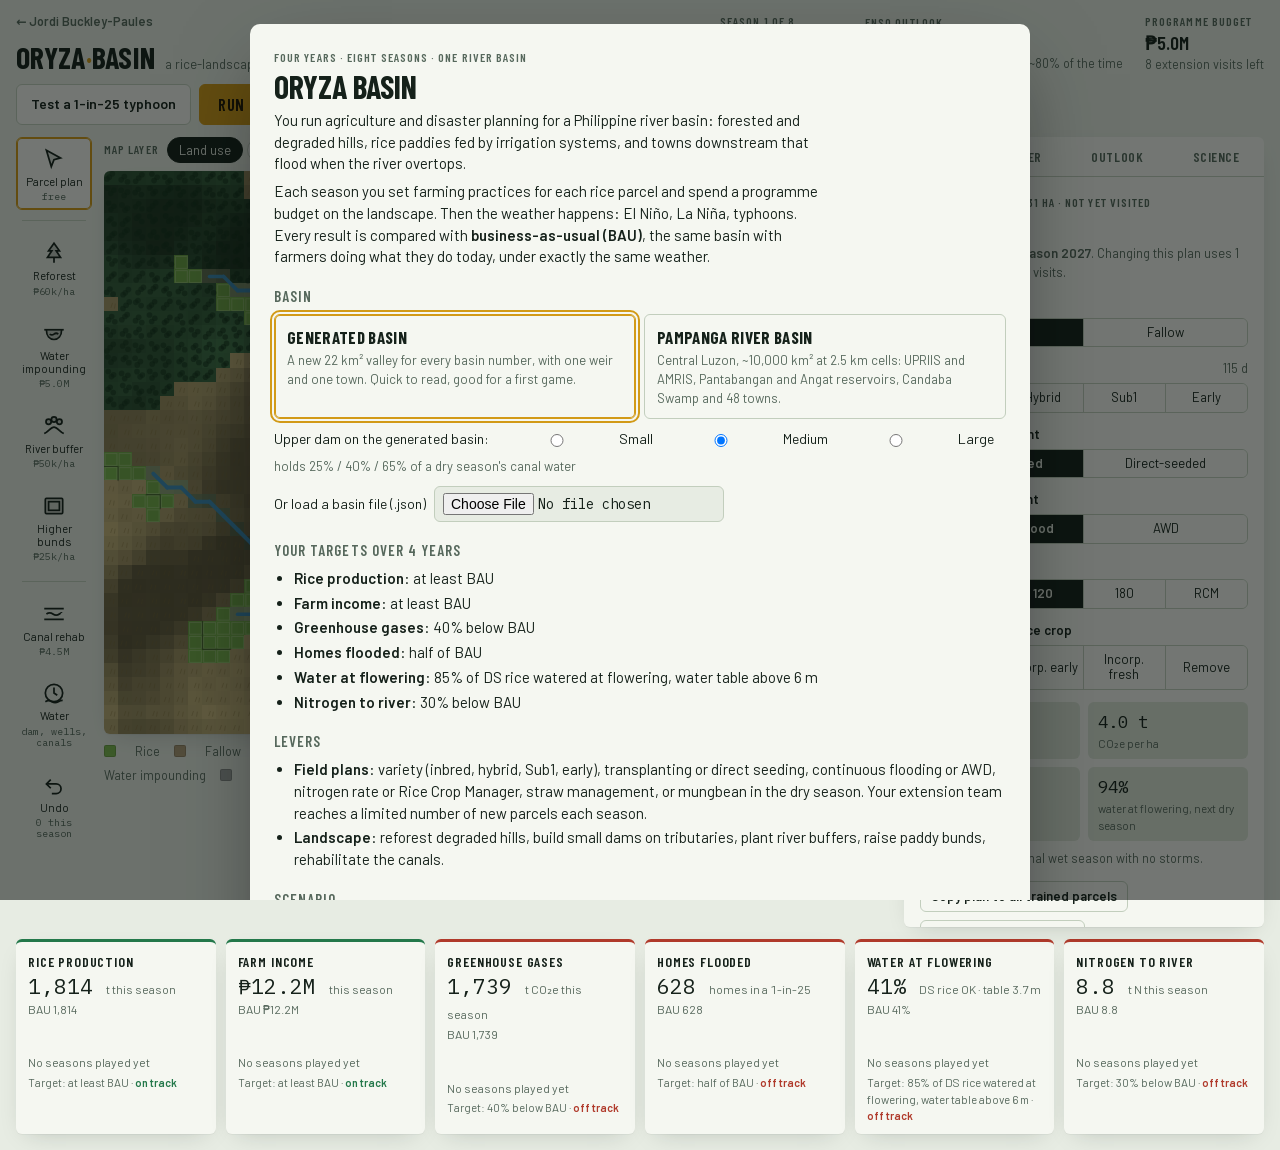
==== commit e161c5fc: "Game: use self-hosted fonts and add GoatCounter Fonts load from ../fonts/fonts.css. GoatCounter coun" ====
--- a/game/index.html
+++ b/game/index.html
@@ -19,9 +19,7 @@
 <meta name="twitter:card" content="summary_large_image">
 <meta name="twitter:image" content="https://jordbps.github.io/game/og-game.jpg">
 <script>try{var t=localStorage.getItem('jbp.theme');if(t==='dark'||t==='light')document.documentElement.setAttribute('data-theme',t);}catch(e){}</script>
-<link rel="preconnect" href="https://fonts.googleapis.com">
-<link rel="preconnect" href="https://fonts.gstatic.com" crossorigin>
-<link rel="stylesheet" href="https://fonts.googleapis.com/css2?family=Barlow+Condensed:wght@500;600;700&family=Barlow:ital,wght@0,400;0,500;0,600;1,400&family=IBM+Plex+Mono:wght@400;500&display=swap">
+<link rel="stylesheet" href="../fonts/fonts.css">
 <style>
 html{-webkit-text-size-adjust:100%;text-size-adjust:100%}
 body{margin:0}
@@ -2039,7 +2037,6 @@
 if (document.fonts && document.fonts.ready) document.fonts.ready.then(() => { if (game) drawMap(); });
 boot();
 </script>
-
-
+<script data-goatcounter="https://jordbps.goatcounter.com/count" async src="//gc.zgo.at/count.js"></script>
 </body>
 </html>
--- a/fonts/fonts.css
+++ b/fonts/fonts.css
@@ -0,0 +1,273 @@
+/* Self-hosted copies of Google Fonts (SIL Open Font License 1.1).
+   Newsreader, Public Sans and IBM Plex Mono for the site; Barlow and Barlow Condensed for the game.
+   Latin and Latin Extended only. */
+/* IBM Plex Mono 400, latin-ext */
+@font-face {
+  font-family: 'IBM Plex Mono';
+  font-style: normal;
+  font-weight: 400;
+  font-display: swap;
+  src: url(ibm-plex-mono-400-latin-ext.woff2) format('woff2');
+  unicode-range: U+0100-02BA, U+02BD-02C5, U+02C7-02CC, U+02CE-02D7, U+02DD-02FF, U+0304, U+0308, U+0329, U+1D00-1DBF, U+1E00-1E9F, U+1EF2-1EFF, U+2020, U+20A0-20AB, U+20AD-20C4, U+2113, U+2C60-2C7F, U+A720-A7FF;
+}
+/* IBM Plex Mono 400, latin */
+@font-face {
+  font-family: 'IBM Plex Mono';
+  font-style: normal;
+  font-weight: 400;
+  font-display: swap;
+  src: url(ibm-plex-mono-400-latin.woff2) format('woff2');
+  unicode-range: U+0000-00FF, U+0131, U+0152-0153, U+02BB-02BC, U+02C6, U+02DA, U+02DC, U+0304, U+0308, U+0329, U+2000-206F, U+20AC, U+2122, U+2191, U+2193, U+2212, U+2215, U+FEFF, U+FFFD;
+}
+/* IBM Plex Mono 500, latin-ext */
+@font-face {
+  font-family: 'IBM Plex Mono';
+  font-style: normal;
+  font-weight: 500;
+  font-display: swap;
+  src: url(ibm-plex-mono-500-latin-ext.woff2) format('woff2');
+  unicode-range: U+0100-02BA, U+02BD-02C5, U+02C7-02CC, U+02CE-02D7, U+02DD-02FF, U+0304, U+0308, U+0329, U+1D00-1DBF, U+1E00-1E9F, U+1EF2-1EFF, U+2020, U+20A0-20AB, U+20AD-20C4, U+2113, U+2C60-2C7F, U+A720-A7FF;
+}
+/* IBM Plex Mono 500, latin */
+@font-face {
+  font-family: 'IBM Plex Mono';
+  font-style: normal;
+  font-weight: 500;
+  font-display: swap;
+  src: url(ibm-plex-mono-500-latin.woff2) format('woff2');
+  unicode-range: U+0000-00FF, U+0131, U+0152-0153, U+02BB-02BC, U+02C6, U+02DA, U+02DC, U+0304, U+0308, U+0329, U+2000-206F, U+20AC, U+2122, U+2191, U+2193, U+2212, U+2215, U+FEFF, U+FFFD;
+}
+/* Newsreader 400, latin-ext */
+@font-face {
+  font-family: 'Newsreader';
+  font-style: normal;
+  font-weight: 400;
+  font-display: swap;
+  src: url(newsreader-latin-ext.woff2) format('woff2');
+  unicode-range: U+0100-02BA, U+02BD-02C5, U+02C7-02CC, U+02CE-02D7, U+02DD-02FF, U+0304, U+0308, U+0329, U+1D00-1DBF, U+1E00-1E9F, U+1EF2-1EFF, U+2020, U+20A0-20AB, U+20AD-20C4, U+2113, U+2C60-2C7F, U+A720-A7FF;
+}
+/* Newsreader 400, latin */
+@font-face {
+  font-family: 'Newsreader';
+  font-style: normal;
+  font-weight: 400;
+  font-display: swap;
+  src: url(newsreader-latin.woff2) format('woff2');
+  unicode-range: U+0000-00FF, U+0131, U+0152-0153, U+02BB-02BC, U+02C6, U+02DA, U+02DC, U+0304, U+0308, U+0329, U+2000-206F, U+20AC, U+2122, U+2191, U+2193, U+2212, U+2215, U+FEFF, U+FFFD;
+}
+/* Newsreader 500, latin-ext */
+@font-face {
+  font-family: 'Newsreader';
+  font-style: normal;
+  font-weight: 500;
+  font-display: swap;
+  src: url(newsreader-latin-ext.woff2) format('woff2');
+  unicode-range: U+0100-02BA, U+02BD-02C5, U+02C7-02CC, U+02CE-02D7, U+02DD-02FF, U+0304, U+0308, U+0329, U+1D00-1DBF, U+1E00-1E9F, U+1EF2-1EFF, U+2020, U+20A0-20AB, U+20AD-20C4, U+2113, U+2C60-2C7F, U+A720-A7FF;
+}
+/* Newsreader 500, latin */
+@font-face {
+  font-family: 'Newsreader';
+  font-style: normal;
+  font-weight: 500;
+  font-display: swap;
+  src: url(newsreader-latin.woff2) format('woff2');
+  unicode-range: U+0000-00FF, U+0131, U+0152-0153, U+02BB-02BC, U+02C6, U+02DA, U+02DC, U+0304, U+0308, U+0329, U+2000-206F, U+20AC, U+2122, U+2191, U+2193, U+2212, U+2215, U+FEFF, U+FFFD;
+}
+/* Newsreader 600, latin-ext */
+@font-face {
+  font-family: 'Newsreader';
+  font-style: normal;
+  font-weight: 600;
+  font-display: swap;
+  src: url(newsreader-latin-ext.woff2) format('woff2');
+  unicode-range: U+0100-02BA, U+02BD-02C5, U+02C7-02CC, U+02CE-02D7, U+02DD-02FF, U+0304, U+0308, U+0329, U+1D00-1DBF, U+1E00-1E9F, U+1EF2-1EFF, U+2020, U+20A0-20AB, U+20AD-20C4, U+2113, U+2C60-2C7F, U+A720-A7FF;
+}
+/* Newsreader 600, latin */
+@font-face {
+  font-family: 'Newsreader';
+  font-style: normal;
+  font-weight: 600;
+  font-display: swap;
+  src: url(newsreader-latin.woff2) format('woff2');
+  unicode-range: U+0000-00FF, U+0131, U+0152-0153, U+02BB-02BC, U+02C6, U+02DA, U+02DC, U+0304, U+0308, U+0329, U+2000-206F, U+20AC, U+2122, U+2191, U+2193, U+2212, U+2215, U+FEFF, U+FFFD;
+}
+/* Public Sans 400, latin-ext */
+@font-face {
+  font-family: 'Public Sans';
+  font-style: normal;
+  font-weight: 400;
+  font-display: swap;
+  src: url(public-sans-latin-ext.woff2) format('woff2');
+  unicode-range: U+0100-02BA, U+02BD-02C5, U+02C7-02CC, U+02CE-02D7, U+02DD-02FF, U+0304, U+0308, U+0329, U+1D00-1DBF, U+1E00-1E9F, U+1EF2-1EFF, U+2020, U+20A0-20AB, U+20AD-20C4, U+2113, U+2C60-2C7F, U+A720-A7FF;
+}
+/* Public Sans 400, latin */
+@font-face {
+  font-family: 'Public Sans';
+  font-style: normal;
+  font-weight: 400;
+  font-display: swap;
+  src: url(public-sans-latin.woff2) format('woff2');
+  unicode-range: U+0000-00FF, U+0131, U+0152-0153, U+02BB-02BC, U+02C6, U+02DA, U+02DC, U+0304, U+0308, U+0329, U+2000-206F, U+20AC, U+2122, U+2191, U+2193, U+2212, U+2215, U+FEFF, U+FFFD;
+}
+/* Public Sans 500, latin-ext */
+@font-face {
+  font-family: 'Public Sans';
+  font-style: normal;
+  font-weight: 500;
+  font-display: swap;
+  src: url(public-sans-latin-ext.woff2) format('woff2');
+  unicode-range: U+0100-02BA, U+02BD-02C5, U+02C7-02CC, U+02CE-02D7, U+02DD-02FF, U+0304, U+0308, U+0329, U+1D00-1DBF, U+1E00-1E9F, U+1EF2-1EFF, U+2020, U+20A0-20AB, U+20AD-20C4, U+2113, U+2C60-2C7F, U+A720-A7FF;
+}
+/* Public Sans 500, latin */
+@font-face {
+  font-family: 'Public Sans';
+  font-style: normal;
+  font-weight: 500;
+  font-display: swap;
+  src: url(public-sans-latin.woff2) format('woff2');
+  unicode-range: U+0000-00FF, U+0131, U+0152-0153, U+02BB-02BC, U+02C6, U+02DA, U+02DC, U+0304, U+0308, U+0329, U+2000-206F, U+20AC, U+2122, U+2191, U+2193, U+2212, U+2215, U+FEFF, U+FFFD;
+}
+/* Public Sans 600, latin-ext */
+@font-face {
+  font-family: 'Public Sans';
+  font-style: normal;
+  font-weight: 600;
+  font-display: swap;
+  src: url(public-sans-latin-ext.woff2) format('woff2');
+  unicode-range: U+0100-02BA, U+02BD-02C5, U+02C7-02CC, U+02CE-02D7, U+02DD-02FF, U+0304, U+0308, U+0329, U+1D00-1DBF, U+1E00-1E9F, U+1EF2-1EFF, U+2020, U+20A0-20AB, U+20AD-20C4, U+2113, U+2C60-2C7F, U+A720-A7FF;
+}
+/* Public Sans 600, latin */
+@font-face {
+  font-family: 'Public Sans';
+  font-style: normal;
+  font-weight: 600;
+  font-display: swap;
+  src: url(public-sans-latin.woff2) format('woff2');
+  unicode-range: U+0000-00FF, U+0131, U+0152-0153, U+02BB-02BC, U+02C6, U+02DA, U+02DC, U+0304, U+0308, U+0329, U+2000-206F, U+20AC, U+2122, U+2191, U+2193, U+2212, U+2215, U+FEFF, U+FFFD;
+}
+/* Barlow 400 italic, latin-ext */
+@font-face {
+  font-family: 'Barlow';
+  font-style: italic;
+  font-weight: 400;
+  font-display: swap;
+  src: url(barlow-italic-latin-ext.woff2) format('woff2');
+  unicode-range: U+0100-02BA, U+02BD-02C5, U+02C7-02CC, U+02CE-02D7, U+02DD-02FF, U+0304, U+0308, U+0329, U+1D00-1DBF, U+1E00-1E9F, U+1EF2-1EFF, U+2020, U+20A0-20AB, U+20AD-20C4, U+2113, U+2C60-2C7F, U+A720-A7FF;
+}
+/* Barlow 400 italic, latin */
+@font-face {
+  font-family: 'Barlow';
+  font-style: italic;
+  font-weight: 400;
+  font-display: swap;
+  src: url(barlow-italic-latin.woff2) format('woff2');
+  unicode-range: U+0000-00FF, U+0131, U+0152-0153, U+02BB-02BC, U+02C6, U+02DA, U+02DC, U+0304, U+0308, U+0329, U+2000-206F, U+20AC, U+2122, U+2191, U+2193, U+2212, U+2215, U+FEFF, U+FFFD;
+}
+/* Barlow 400, latin-ext */
+@font-face {
+  font-family: 'Barlow';
+  font-style: normal;
+  font-weight: 400;
+  font-display: swap;
+  src: url(barlow-400-latin-ext.woff2) format('woff2');
+  unicode-range: U+0100-02BA, U+02BD-02C5, U+02C7-02CC, U+02CE-02D7, U+02DD-02FF, U+0304, U+0308, U+0329, U+1D00-1DBF, U+1E00-1E9F, U+1EF2-1EFF, U+2020, U+20A0-20AB, U+20AD-20C4, U+2113, U+2C60-2C7F, U+A720-A7FF;
+}
+/* Barlow 400, latin */
+@font-face {
+  font-family: 'Barlow';
+  font-style: normal;
+  font-weight: 400;
+  font-display: swap;
+  src: url(barlow-400-latin.woff2) format('woff2');
+  unicode-range: U+0000-00FF, U+0131, U+0152-0153, U+02BB-02BC, U+02C6, U+02DA, U+02DC, U+0304, U+0308, U+0329, U+2000-206F, U+20AC, U+2122, U+2191, U+2193, U+2212, U+2215, U+FEFF, U+FFFD;
+}
+/* Barlow 500, latin-ext */
+@font-face {
+  font-family: 'Barlow';
+  font-style: normal;
+  font-weight: 500;
+  font-display: swap;
+  src: url(barlow-500-latin-ext.woff2) format('woff2');
+  unicode-range: U+0100-02BA, U+02BD-02C5, U+02C7-02CC, U+02CE-02D7, U+02DD-02FF, U+0304, U+0308, U+0329, U+1D00-1DBF, U+1E00-1E9F, U+1EF2-1EFF, U+2020, U+20A0-20AB, U+20AD-20C4, U+2113, U+2C60-2C7F, U+A720-A7FF;
+}
+/* Barlow 500, latin */
+@font-face {
+  font-family: 'Barlow';
+  font-style: normal;
+  font-weight: 500;
+  font-display: swap;
+  src: url(barlow-500-latin.woff2) format('woff2');
+  unicode-range: U+0000-00FF, U+0131, U+0152-0153, U+02BB-02BC, U+02C6, U+02DA, U+02DC, U+0304, U+0308, U+0329, U+2000-206F, U+20AC, U+2122, U+2191, U+2193, U+2212, U+2215, U+FEFF, U+FFFD;
+}
+/* Barlow 600, latin-ext */
+@font-face {
+  font-family: 'Barlow';
+  font-style: normal;
+  font-weight: 600;
+  font-display: swap;
+  src: url(barlow-600-latin-ext.woff2) format('woff2');
+  unicode-range: U+0100-02BA, U+02BD-02C5, U+02C7-02CC, U+02CE-02D7, U+02DD-02FF, U+0304, U+0308, U+0329, U+1D00-1DBF, U+1E00-1E9F, U+1EF2-1EFF, U+2020, U+20A0-20AB, U+20AD-20C4, U+2113, U+2C60-2C7F, U+A720-A7FF;
+}
+/* Barlow 600, latin */
+@font-face {
+  font-family: 'Barlow';
+  font-style: normal;
+  font-weight: 600;
+  font-display: swap;
+  src: url(barlow-600-latin.woff2) format('woff2');
+  unicode-range: U+0000-00FF, U+0131, U+0152-0153, U+02BB-02BC, U+02C6, U+02DA, U+02DC, U+0304, U+0308, U+0329, U+2000-206F, U+20AC, U+2122, U+2191, U+2193, U+2212, U+2215, U+FEFF, U+FFFD;
+}
+/* Barlow Condensed 500, latin-ext */
+@font-face {
+  font-family: 'Barlow Condensed';
+  font-style: normal;
+  font-weight: 500;
+  font-display: swap;
+  src: url(barlow-condensed-500-latin-ext.woff2) format('woff2');
+  unicode-range: U+0100-02BA, U+02BD-02C5, U+02C7-02CC, U+02CE-02D7, U+02DD-02FF, U+0304, U+0308, U+0329, U+1D00-1DBF, U+1E00-1E9F, U+1EF2-1EFF, U+2020, U+20A0-20AB, U+20AD-20C4, U+2113, U+2C60-2C7F, U+A720-A7FF;
+}
+/* Barlow Condensed 500, latin */
+@font-face {
+  font-family: 'Barlow Condensed';
+  font-style: normal;
+  font-weight: 500;
+  font-display: swap;
+  src: url(barlow-condensed-500-latin.woff2) format('woff2');
+  unicode-range: U+0000-00FF, U+0131, U+0152-0153, U+02BB-02BC, U+02C6, U+02DA, U+02DC, U+0304, U+0308, U+0329, U+2000-206F, U+20AC, U+2122, U+2191, U+2193, U+2212, U+2215, U+FEFF, U+FFFD;
+}
+/* Barlow Condensed 600, latin-ext */
+@font-face {
+  font-family: 'Barlow Condensed';
+  font-style: normal;
+  font-weight: 600;
+  font-display: swap;
+  src: url(barlow-condensed-600-latin-ext.woff2) format('woff2');
+  unicode-range: U+0100-02BA, U+02BD-02C5, U+02C7-02CC, U+02CE-02D7, U+02DD-02FF, U+0304, U+0308, U+0329, U+1D00-1DBF, U+1E00-1E9F, U+1EF2-1EFF, U+2020, U+20A0-20AB, U+20AD-20C4, U+2113, U+2C60-2C7F, U+A720-A7FF;
+}
+/* Barlow Condensed 600, latin */
+@font-face {
+  font-family: 'Barlow Condensed';
+  font-style: normal;
+  font-weight: 600;
+  font-display: swap;
+  src: url(barlow-condensed-600-latin.woff2) format('woff2');
+  unicode-range: U+0000-00FF, U+0131, U+0152-0153, U+02BB-02BC, U+02C6, U+02DA, U+02DC, U+0304, U+0308, U+0329, U+2000-206F, U+20AC, U+2122, U+2191, U+2193, U+2212, U+2215, U+FEFF, U+FFFD;
+}
+/* Barlow Condensed 700, latin-ext */
+@font-face {
+  font-family: 'Barlow Condensed';
+  font-style: normal;
+  font-weight: 700;
+  font-display: swap;
+  src: url(barlow-condensed-700-latin-ext.woff2) format('woff2');
+  unicode-range: U+0100-02BA, U+02BD-02C5, U+02C7-02CC, U+02CE-02D7, U+02DD-02FF, U+0304, U+0308, U+0329, U+1D00-1DBF, U+1E00-1E9F, U+1EF2-1EFF, U+2020, U+20A0-20AB, U+20AD-20C4, U+2113, U+2C60-2C7F, U+A720-A7FF;
+}
+/* Barlow Condensed 700, latin */
+@font-face {
+  font-family: 'Barlow Condensed';
+  font-style: normal;
+  font-weight: 700;
+  font-display: swap;
+  src: url(barlow-condensed-700-latin.woff2) format('woff2');
+  unicode-range: U+0000-00FF, U+0131, U+0152-0153, U+02BB-02BC, U+02C6, U+02DA, U+02DC, U+0304, U+0308, U+0329, U+2000-206F, U+20AC, U+2122, U+2191, U+2193, U+2212, U+2215, U+FEFF, U+FFFD;
+}
